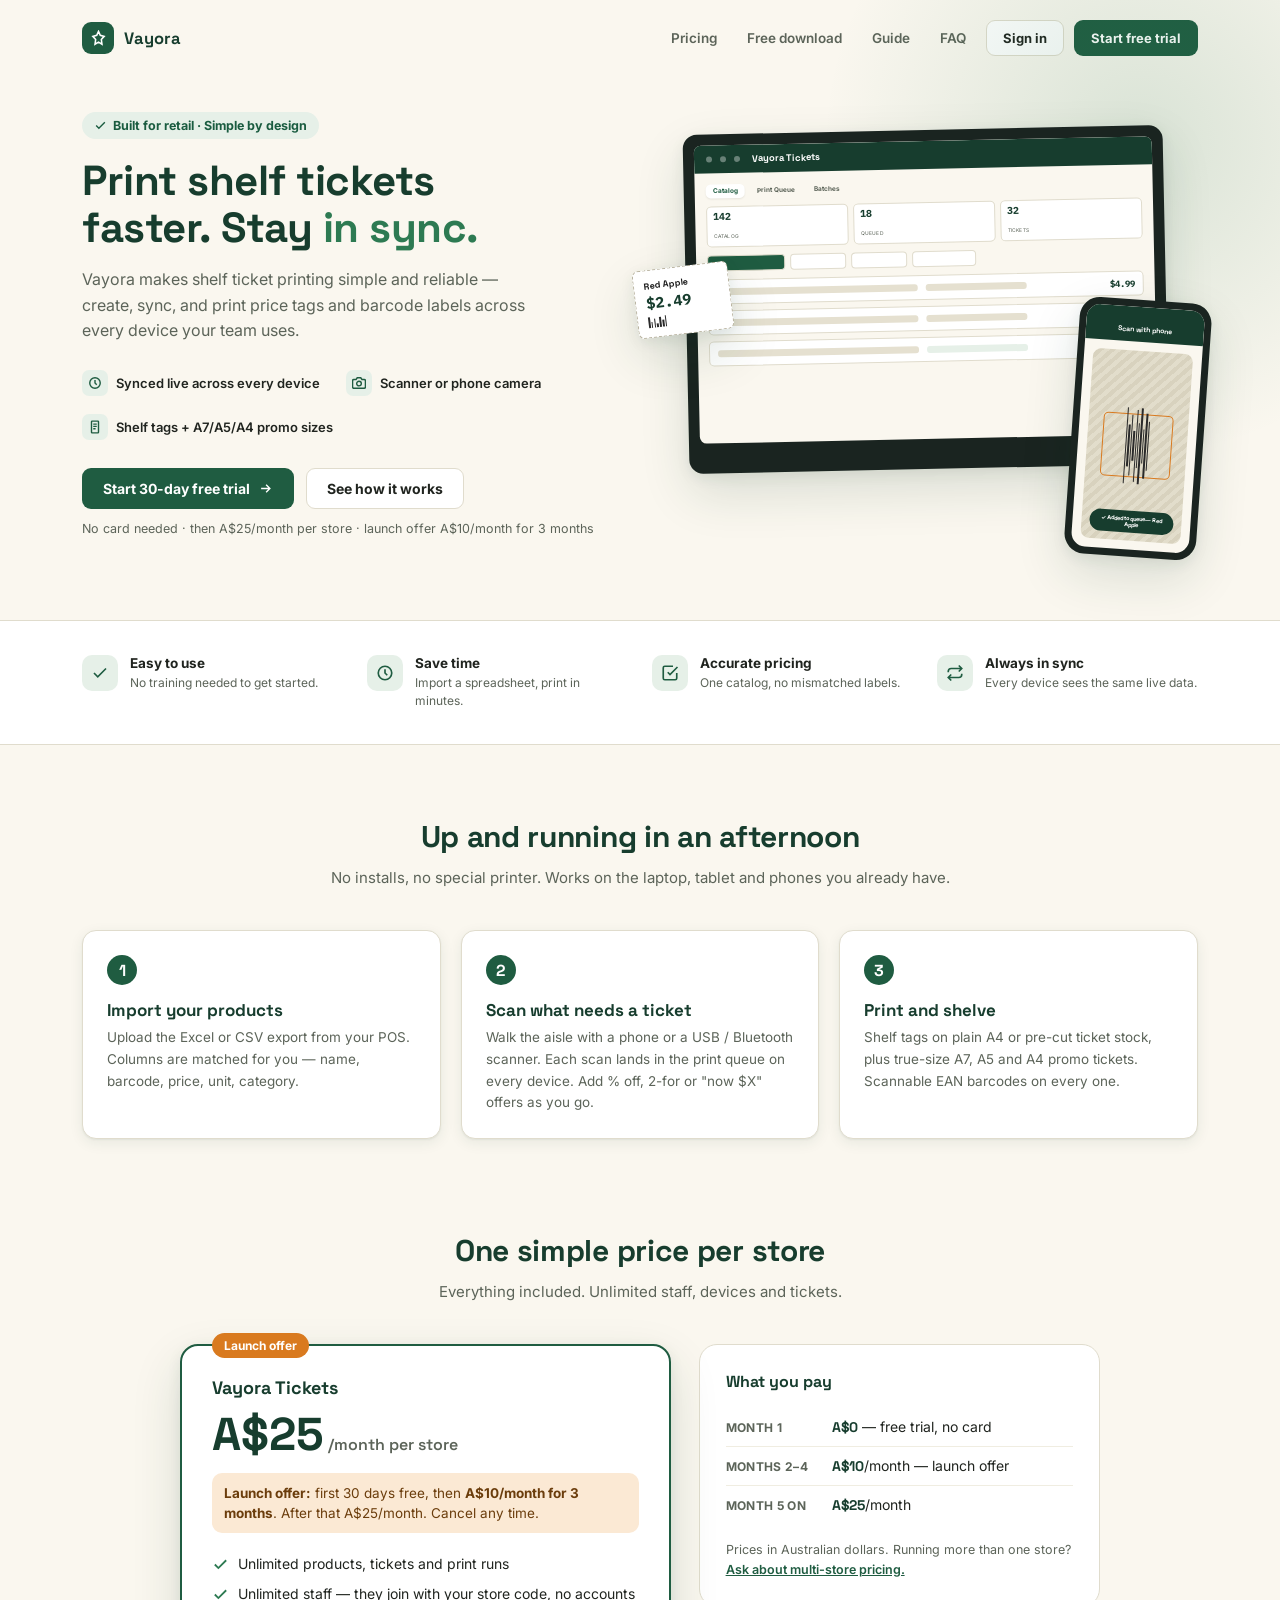
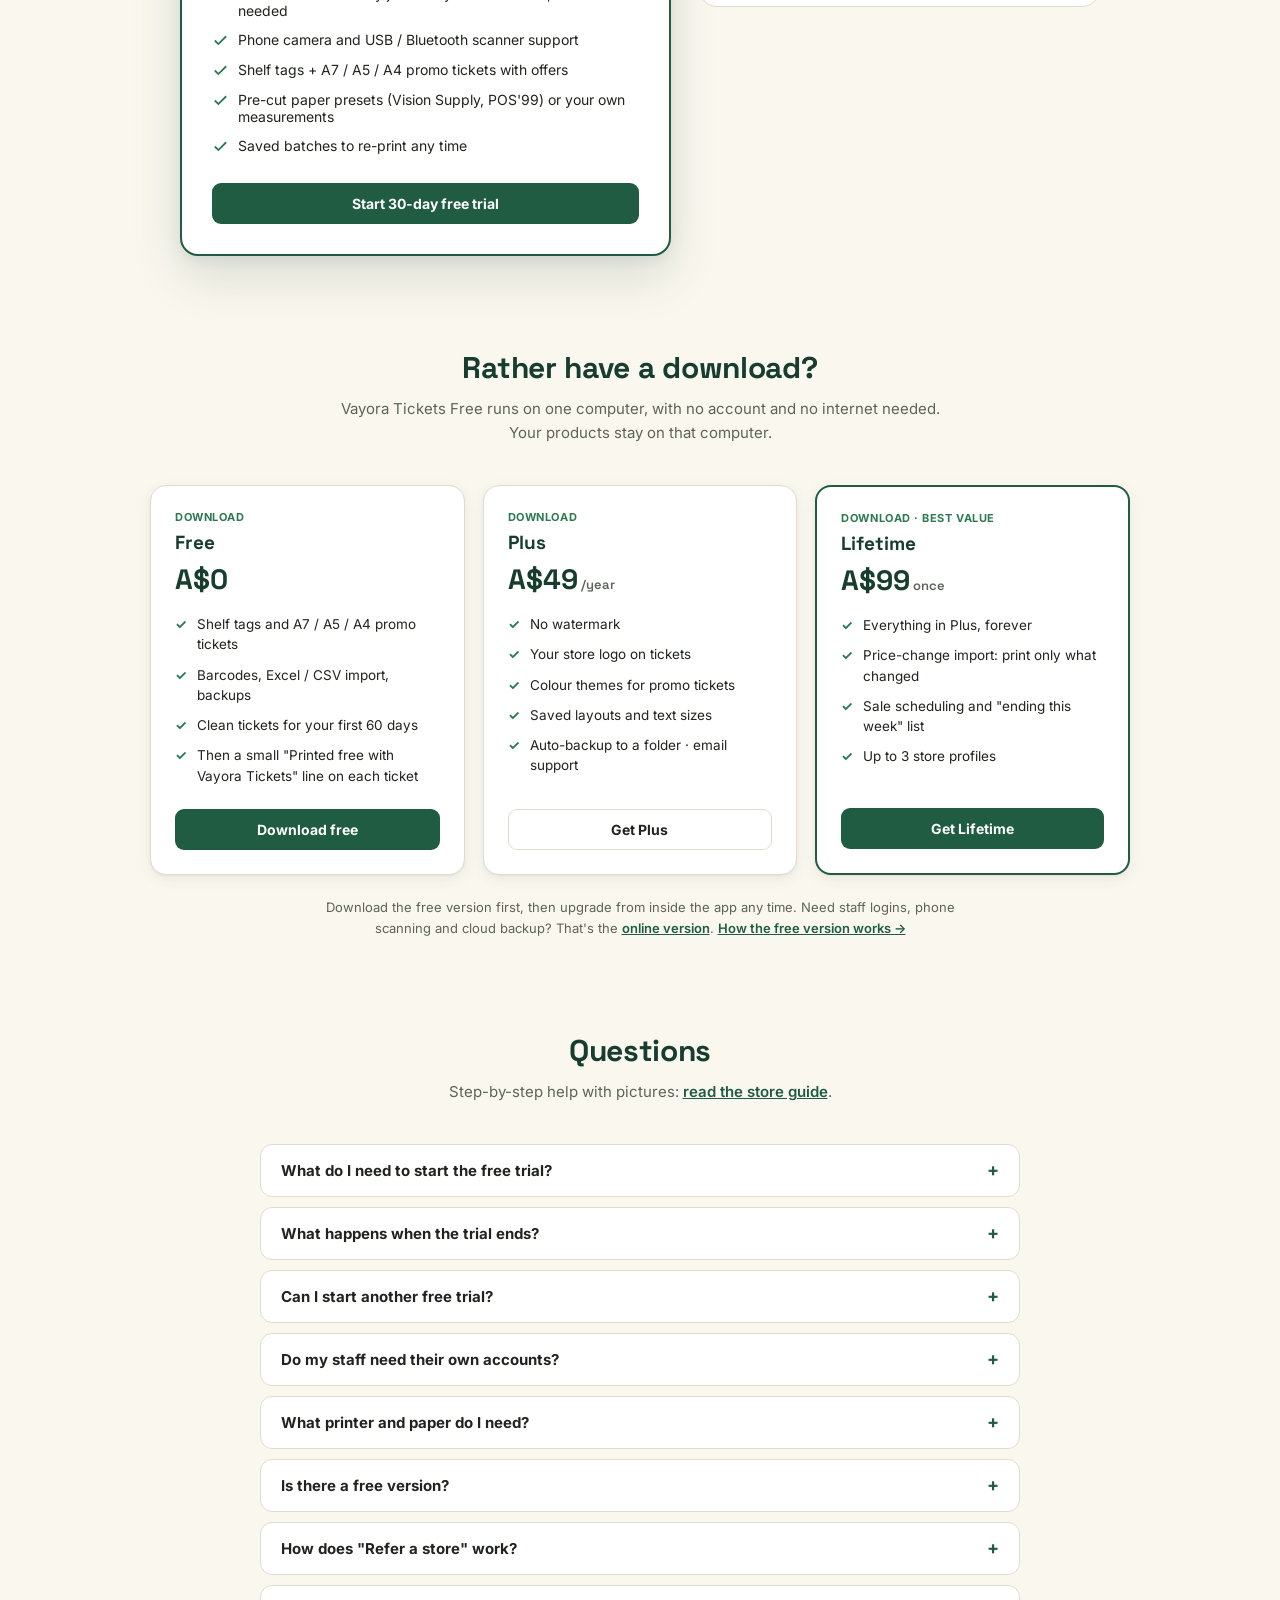
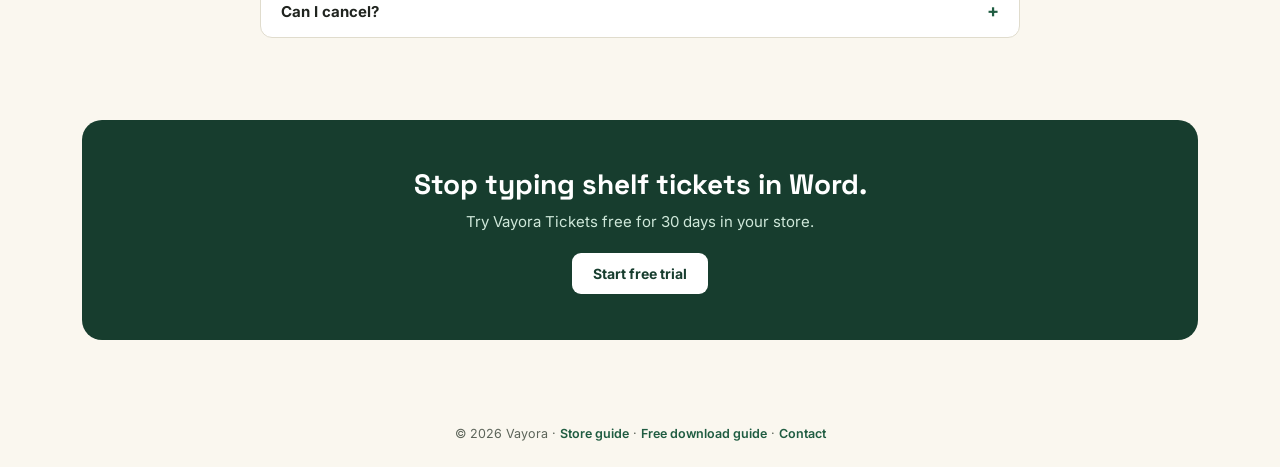
==== index.html @ 06205856 "Enhance printer and paper section with additional info Updated printer and paper details with a link" ====
<!DOCTYPE html>
<html lang="en">
<head>
<meta charset="UTF-8">
<meta name="viewport" content="width=device-width, initial-scale=1.0">
<title>Vayora Tickets — Print shelf tickets faster</title>
<meta name="description" content="Print shelf tags, A7/A5/A4 promo tickets and barcode labels from your product list. Scan on your phone, print from any laptop. 30-day free trial, then A$25/month per store.">
<meta property="og:title" content="Vayora Tickets — Print shelf tickets faster">
<meta property="og:description" content="Print price tags and barcode labels straight from your product list — scan on your phone, print from any laptop, synced across your whole team.">
<link rel="canonical" href="https://vayora.au/">
<meta property="og:image" content="https://vayora.au/og-image.png">
<meta property="og:image:width" content="1200">
<meta property="og:image:height" content="630">
<meta property="og:image:alt" content="Vayora Tickets — print shelf tickets faster">
<meta property="og:type" content="website">
<meta property="og:url" content="https://vayora.au/">
<meta property="og:site_name" content="Vayora Tickets">
<meta property="og:locale" content="en_AU">
<meta name="twitter:card" content="summary_large_image">
<meta name="twitter:image" content="https://vayora.au/og-image.png">
<script type="application/ld+json">
{
  "@context": "https://schema.org",
  "@graph": [
    {
      "@type": "Organization",
      "@id": "https://vayora.au/#org",
      "name": "Vayora",
      "url": "https://vayora.au/",
      "logo": "https://tickets.vayora.au/icon-512.png",
      "areaServed": "AU"
    },
    {
      "@type": "WebSite",
      "@id": "https://vayora.au/#website",
      "name": "Vayora Tickets",
      "url": "https://vayora.au/",
      "publisher": {"@id": "https://vayora.au/#org"},
      "inLanguage": "en-AU"
    },
    {
      "@type": "SoftwareApplication",
      "name": "Vayora Tickets",
      "url": "https://vayora.au/",
      "applicationCategory": "BusinessApplication",
      "operatingSystem": "Web browser, Windows, macOS, Android, iOS",
      "description": "Print shelf tags, A7/A5/A4 promo tickets and barcode labels from your product list. Scan on your phone, print from any laptop, synced across your whole team.",
      "publisher": {"@id": "https://vayora.au/#org"},
      "offers": [
        {
          "@type": "Offer",
          "name": "Vayora Tickets subscription (per store, monthly)",
          "price": "25.00",
          "priceCurrency": "AUD",
          "url": "https://vayora.au/#pricing"
        },
        {
          "@type": "Offer",
          "name": "Vayora Tickets Free (download)",
          "price": "0",
          "priceCurrency": "AUD",
          "url": "https://vayora.au/guide-free/"
        }
      ]
    },
    {
      "@type": "FAQPage",
      "mainEntity": [
        {"@type": "Question", "name": "What do I need to start the free trial?", "acceptedAnswer": {"@type": "Answer", "text": "An email address and your business's ABN. No card. You'll get an email to confirm your address, then your store is ready."}},
        {"@type": "Question", "name": "What happens when the trial ends?", "acceptedAnswer": {"@type": "Answer", "text": "The app asks you to subscribe before you can keep scanning, importing or printing. Nothing is deleted — your products, print queue and saved batches are all there when you subscribe."}},
        {"@type": "Question", "name": "Do my staff need their own accounts?", "acceptedAnswer": {"@type": "Answer", "text": "No. Staff open the app on their phone, tap \"I'm on staff\", and enter your store code and their name. Scans and prints are tagged with who did them. Managers who need full access can be invited by email."}},
        {"@type": "Question", "name": "What printer and paper do I need?", "acceptedAnswer": {"@type": "Answer", "text": "Any normal office printer. Print on plain A4 and cut, or use pre-cut / perforated shelf ticket sheets — presets are built in for common Australian stock, plus an alignment test page."}},
        {"@type": "Question", "name": "Is there a free version?", "acceptedAnswer": {"@type": "Answer", "text": "Yes — download Vayora Tickets Free. It runs on one computer with no account. Tickets are clean for the first 60 days; after that each ticket carries a small \"Printed free with Vayora Tickets\" line. Plus (A$49/year) or Lifetime (A$99 once) removes it and adds extras like your logo on tickets."}},
        {"@type": "Question", "name": "Can I cancel?", "acceptedAnswer": {"@type": "Answer", "text": "Yes, any time. You keep access until the end of the period you've paid for."}}
      ]
    }
  ]
}
</script>
<link rel="icon" href="https://tickets.vayora.au/icon-192.png" type="image/png">
<link rel="preconnect" href="https://fonts.googleapis.com">
<link href="https://fonts.googleapis.com/css2?family=Space+Grotesk:wght@500;600;700&family=Inter:wght@400;500;600;700&family=IBM+Plex+Mono:wght@600&display=swap" rel="stylesheet">
<style>
:root{
  --green-900:#173d2e; --green-700:#1f5c41; --green-600:#2d7a52; --green-100:#e6f0e8;
  --cream:#faf7ef; --paper:#ffffff; --ink:#20241f; --ink-soft:#5c6459; --line:#e0dccd;
  --amber:#d97a1f;
  --shadow:0 1px 2px rgba(23,61,46,.06),0 4px 14px rgba(23,61,46,.08);
  --shadow-lg:0 20px 50px rgba(23,61,46,.14), 0 4px 14px rgba(23,61,46,.08);
}
*{box-sizing:border-box;}
html,body{margin:0;padding:0;}
body{
  background:var(--cream); color:var(--ink);
  font-family:'Inter',system-ui,sans-serif; -webkit-font-smoothing:antialiased;
  overflow-x:hidden;
}
h1,h2,h3{font-family:'Space Grotesk',system-ui,sans-serif; margin:0;}
a{color:inherit;}

header{
  display:flex; align-items:center; justify-content:space-between;
  padding:20px 32px; max-width:1180px; margin:0 auto; width:100%;
}
.brand{display:flex; align-items:center; gap:10px;}
.brand .mark{
  width:32px; height:32px; border-radius:9px; background:var(--green-700);
  display:flex; align-items:center; justify-content:center; flex:none;
}
.brand .mark svg{width:17px; height:17px;}
.brand span{font-family:'Space Grotesk',sans-serif; font-weight:700; font-size:16.5px; color:var(--green-900);}
.btn{
  display:inline-flex; align-items:center; gap:8px;
  padding:11px 20px; border-radius:9px; font-size:14px; font-weight:700;
  text-decoration:none; cursor:pointer; transition:.15s; border:1px solid transparent; white-space:nowrap;
}
.btn.primary{background:var(--green-700); color:#fff;}
.btn.primary:hover{background:var(--green-900);}
.btn.ghost{border-color:var(--line); color:var(--ink); background:var(--paper);}
.btn.ghost:hover{border-color:var(--green-600); color:var(--green-700);}
.btn.sm{padding:9px 16px; font-size:13px;}
.btn svg{width:15px; height:15px;}

.hero-wrap{position:relative; overflow:hidden;}
.hero-blob{
  position:absolute; top:-180px; right:-180px; width:640px; height:640px; border-radius:50%;
  background:radial-gradient(circle, rgba(45,122,82,.16), rgba(45,122,82,0) 70%);
  pointer-events:none;
}
.hero{
  max-width:1180px; margin:0 auto; padding:36px 32px 72px;
  display:grid; grid-template-columns:1fr 1.05fr; gap:52px; align-items:center;
  position:relative;
}
.eyebrow{
  display:inline-flex; align-items:center; gap:6px; background:var(--green-100); color:#1a5c40;
  font-size:12.5px; font-weight:700; padding:6px 12px; border-radius:20px; margin-bottom:18px;
}
h1.hero-title{font-size:42px; line-height:1.12; color:var(--green-900); margin-bottom:16px; letter-spacing:-.5px;}
h1.hero-title .accent{color:var(--green-600);}
.hero p.lead{font-size:16px; line-height:1.6; color:var(--ink-soft); max-width:460px; margin-bottom:26px;}

.hero-features{display:flex; flex-wrap:wrap; gap:18px 26px; margin-bottom:28px;}
.hero-feature{display:flex; align-items:center; gap:8px; font-size:13px; font-weight:600; color:var(--ink);}
.hero-feature .hf-icon{
  width:26px; height:26px; border-radius:7px; background:var(--green-100); color:var(--green-700);
  display:flex; align-items:center; justify-content:center; flex:none;
}
.hero-feature .hf-icon svg{width:14px; height:14px;}

.cta-row{display:flex; gap:12px; flex-wrap:wrap;}

.mockup-stage{position:relative; min-height:400px;}
.laptop{
  background:#1a2420; border-radius:14px; padding:11px 11px 30px; box-shadow:var(--shadow-lg);
  transform:rotate(-1.2deg); max-width:480px; margin:0 auto;
}
.laptop-screen{
  background:var(--cream); border-radius:7px; overflow:hidden; aspect-ratio:16/10.4;
  display:flex; flex-direction:column;
}
.ls-bar{
  background:var(--green-900); padding:8px 12px; display:flex; align-items:center; gap:8px;
}
.ls-dot{width:6px; height:6px; border-radius:50%; background:rgba(255,255,255,.35);}
.ls-title{color:#fff; font-size:9.5px; font-weight:700; font-family:'Space Grotesk',sans-serif; margin-left:4px;}
.ls-body{padding:11px; flex:1; display:flex; flex-direction:column; gap:6px;}
.ls-tabs{display:flex; gap:5px; margin-bottom:2px;}
.ls-tab{font-size:6.5px; font-weight:700; font-family:'Inter',sans-serif; padding:3px 7px; border-radius:5px; color:var(--ink-soft);}
.ls-tab.on{background:var(--paper); color:var(--green-800,var(--green-700)); box-shadow:0 1px 2px rgba(0,0,0,.08);}
.ls-stats{display:flex; gap:5px; margin-bottom:2px;}
.ls-stat{flex:1; background:var(--paper); border:1px solid var(--line); border-radius:5px; padding:4px 6px;}
.ls-stat b{display:block; font-family:'IBM Plex Mono',monospace; font-size:10px; color:var(--green-900); line-height:1.1;}
.ls-stat span{font-size:5px; text-transform:uppercase; letter-spacing:.04em; color:var(--ink-soft);}
.ls-toolbar{display:flex; gap:5px; margin-bottom:2px;}
.ls-btn{height:16px; border-radius:4px; background:var(--paper); border:1px solid var(--line);}
.ls-btn.primary{background:var(--green-700); flex:0 0 78px;}
.ls-btn.w1{flex:0 0 56px;}
.ls-btn.w2{flex:0 0 64px;}
.ls-row{
  display:flex; align-items:center; gap:8px; background:var(--paper); border:1px solid var(--line);
  border-radius:5px; padding:6px 8px;
}
.ls-cell{height:7px; border-radius:3px; background:#e5e0d0;}
.ls-cell.c1{flex:2;} .ls-cell.c2{flex:1;} .ls-cell.c3{flex:1; background:var(--green-100);}
.ls-price{font-family:'IBM Plex Mono',monospace; font-size:9px; font-weight:700; color:var(--green-900); flex:1; text-align:right;}

.phone{
  position:absolute; right:-6px; bottom:-26px; width:132px;
  background:#1a2420; border-radius:20px; padding:7px; box-shadow:var(--shadow-lg);
  transform:rotate(4deg);
}
.phone-screen{background:var(--cream); border-radius:14px; aspect-ratio:9/18.5; overflow:hidden; display:flex; flex-direction:column; position:relative;}
.ps-bar{background:var(--green-900); padding:9px 8px 6px; text-align:center;}
.ps-bar span{color:#fff; font-size:7px; font-weight:700; font-family:'Space Grotesk',sans-serif;}
.ps-cam{
  margin:9px; border-radius:8px; flex:1; position:relative; overflow:hidden;
  background:repeating-linear-gradient(135deg, #e2ddcb, #e2ddcb 4px, #d8d2be 4px, #d8d2be 8px);
}
.ps-frame{
  position:absolute; top:50%; left:50%; transform:translate(-50%,-50%);
  width:70%; height:34%; border:1.6px solid var(--amber); border-radius:5px;
}
.ps-barcode{
  position:absolute; top:50%; left:50%; transform:translate(-50%,-50%);
  display:flex; gap:1px; align-items:center; height:40%;
}
.ps-barcode span{width:1.4px; background:#2a2a2a; display:block;}
.ps-toast{
  position:absolute; left:8px; right:8px; bottom:8px;
  background:var(--green-900); color:#fff; border-radius:20px; text-align:center;
  padding:5px 4px; font-size:5.5px; font-weight:700; font-family:'Inter',sans-serif;
}

.printed-tag{
  position:absolute; left:-18px; top:34%; width:96px;
  background:#fff; border:1px dashed #b9b3a0; border-radius:6px; padding:9px 10px;
  box-shadow:var(--shadow-lg); transform:rotate(-7deg);
}
.printed-tag .pt-name{font-family:'Space Grotesk',sans-serif; font-weight:700; font-size:9px; color:#1a1a1a;}
.printed-tag .pt-price{font-family:'IBM Plex Mono',monospace; font-weight:700; font-size:15px; color:var(--green-900); margin-top:2px;}
.printed-tag .pt-bars{display:flex; gap:1.2px; align-items:flex-end; height:11px; margin-top:4px;}
.printed-tag .pt-bars span{width:1.6px; background:#2a2a2a; display:block;}

.strip{border-top:1px solid var(--line); border-bottom:1px solid var(--line); background:var(--paper);}
.strip-inner{
  max-width:1180px; margin:0 auto; padding:34px 32px;
  display:grid; grid-template-columns:repeat(4,1fr); gap:24px;
}
.strip-item{display:flex; align-items:flex-start; gap:12px;}
.strip-item .si-icon{
  width:36px; height:36px; border-radius:10px; background:var(--green-100); color:var(--green-700);
  display:flex; align-items:center; justify-content:center; flex:none;
}
.strip-item .si-icon svg{width:18px; height:18px;}
.strip-item h4{font-size:13.5px; font-weight:700; color:var(--ink); margin:0 0 3px;}
.strip-item p{font-size:12px; color:var(--ink-soft); margin:0; line-height:1.5;}

footer{padding:26px 32px; text-align:center; font-size:12.5px; color:var(--ink-soft);}
footer a{color:var(--green-700); font-weight:600; text-decoration:none;}
.nav{display:flex; align-items:center; gap:10px;}
.nav .link{font-size:13.5px; font-weight:600; color:var(--ink-soft); text-decoration:none; padding:8px 10px;}
.nav .link:hover{color:var(--green-700);}
.cta-note{font-size:12.5px; color:var(--ink-soft); margin-top:12px;}

.section{max-width:1180px; margin:0 auto; padding:72px 32px;}
.section-head{text-align:center; max-width:620px; margin:0 auto 40px;}
.section-head h2{font-size:30px; color:var(--green-900); letter-spacing:-.3px; margin-bottom:10px;}
.section-head p{font-size:15px; line-height:1.6; color:var(--ink-soft); margin:0;}

.steps{display:grid; grid-template-columns:repeat(3,1fr); gap:20px; counter-reset:step;}
.step{background:var(--paper); border:1px solid var(--line); border-radius:14px; padding:24px; box-shadow:var(--shadow);}
.step .num{width:30px; height:30px; border-radius:50%; background:var(--green-700); color:#fff; font-weight:700; font-family:'Space Grotesk',sans-serif; display:flex; align-items:center; justify-content:center; margin-bottom:14px;}
.step h3{font-size:17px; color:var(--green-900); margin-bottom:6px;}
.step p{font-size:13.5px; line-height:1.6; color:var(--ink-soft); margin:0;}

.dl-grid{display:grid;grid-template-columns:repeat(3,1fr);gap:18px;max-width:980px;margin:0 auto;}
.dl{background:var(--paper);border:1px solid var(--line);border-radius:16px;padding:24px;box-shadow:var(--shadow);display:flex;flex-direction:column;}
.dl.best{border:2px solid var(--green-700);}
.dl .kicker{font-size:11px;font-weight:700;text-transform:uppercase;letter-spacing:.05em;color:var(--green-600);margin-bottom:6px;}
.dl h3{font-size:19px;color:var(--green-900);margin:0 0 4px;}
.dl .p{font-family:'Space Grotesk',sans-serif;font-size:28px;font-weight:700;color:var(--green-900);margin:2px 0 12px;}
.dl .p small{font-size:13px;color:var(--ink-soft);font-weight:600;}
.dl ul{list-style:none;padding:0;margin:0 0 18px;flex:1;}
.dl li{font-size:13.5px;line-height:1.5;color:var(--ink);padding:5px 0 5px 22px;position:relative;}
.dl li:before{content:"✓";position:absolute;left:0;color:var(--green-600);font-weight:700;}
.dl .btn{justify-content:center;}
.dl-note{text-align:center;font-size:13px;color:var(--ink-soft);margin:22px auto 0;max-width:640px;line-height:1.6;}
@media (max-width:860px){.dl-grid{grid-template-columns:1fr;}}
.pricing{display:grid; grid-template-columns:1.1fr .9fr; gap:28px; align-items:start; max-width:920px; margin:0 auto;}
.plan{background:var(--paper); border:2px solid var(--green-700); border-radius:18px; padding:30px; box-shadow:var(--shadow-lg); position:relative;}
.plan .tag{position:absolute; top:-13px; left:30px; background:var(--amber); color:#fff; font-size:12px; font-weight:700; padding:5px 12px; border-radius:20px;}
.plan h3{font-size:18px; color:var(--green-900); margin-bottom:12px;}
.plan .price{font-family:'Space Grotesk',sans-serif; font-size:46px; font-weight:700; color:var(--green-900); line-height:1;}
.plan .price small{font-size:16px; font-weight:600; color:var(--ink-soft);}
.plan .offer{background:#fbe9d4; color:#6b3d0c; border-radius:10px; padding:10px 12px; font-size:13.5px; line-height:1.5; margin:16px 0;}
.plan ul{list-style:none; padding:0; margin:0 0 22px;}
.plan li{display:flex; gap:9px; font-size:14px; padding:6px 0; color:var(--ink);}
.plan li svg{width:17px; height:17px; color:var(--green-600); flex:none; margin-top:1px;}
.plan .btn{width:100%; justify-content:center;}
.timeline{background:var(--paper); border:1px solid var(--line); border-radius:18px; padding:26px;}
.timeline h3{font-size:16px; color:var(--green-900); margin-bottom:16px;}
.tl-row{display:flex; gap:14px; padding:10px 0; border-top:1px solid #f0ede1;}
.tl-row:first-of-type{border-top:none;}
.tl-row .when{flex:0 0 92px; font-size:12px; font-weight:700; color:var(--ink-soft); text-transform:uppercase; letter-spacing:.03em; padding-top:2px;}
.tl-row .what{font-size:14px; color:var(--ink);}
.tl-row .what b{font-family:'Space Grotesk',sans-serif; color:var(--green-900);}

.faq{max-width:760px; margin:0 auto;}
.faq details{background:var(--paper); border:1px solid var(--line); border-radius:12px; padding:16px 20px; margin-bottom:10px;}
.faq summary{font-weight:700; font-size:15px; cursor:pointer; color:var(--ink); list-style:none;}
.faq summary::-webkit-details-marker{display:none;}
.faq summary::after{content:"+"; float:right; color:var(--green-700); font-size:18px; line-height:1;}
.faq details[open] summary::after{content:"–";}
.faq details p{font-size:14px; line-height:1.65; color:var(--ink-soft); margin:10px 0 0;}

.final-cta{background:var(--green-900); color:#fff; text-align:center; border-radius:20px; padding:46px 28px; max-width:1116px; margin:0 auto 60px;}
.final-cta h2{font-size:28px; margin-bottom:10px;}
.final-cta p{color:#cfe8da; font-size:15px; margin:0 0 22px;}
.final-cta .btn.primary{background:#fff; color:var(--green-900);}
.final-cta .btn.primary:hover{background:var(--green-100);}

@media (max-width:820px){
  .hero{grid-template-columns:1fr; gap:40px; padding:20px 22px 52px;}
  h1.hero-title{font-size:32px;}
  .mockup-stage{min-height:320px;}
  .strip-inner{grid-template-columns:1fr 1fr; padding:28px 22px;}
  header{padding:16px 22px;}
  .nav .link{display:none;}
  .section{padding:52px 22px;}
  .steps, .pricing{grid-template-columns:1fr;}
  .final-cta{margin:0 16px 40px;}
}
</style>
</head>
<body>

<div class="hero-wrap">
  <div class="hero-blob"></div>
  <header>
    <div class="brand">
      <div class="mark">
        <svg viewBox="0 0 24 24" fill="none" stroke="white" stroke-width="2.2"><path d="M12 2l2.5 5.5L20 9l-4 4.5.9 6.5L12 17l-4.9 3L8 13.5 4 9l5.5-1.5z"/></svg>
      </div>
      <span>Vayora</span>
    </div>
    <nav class="nav">
      <a class="link" href="#pricing">Pricing</a>
      <a class="link" href="#free">Free download</a>
      <a class="link" href="/guide/">Guide</a>
      <a class="link" href="#faq">FAQ</a>
      <a class="btn ghost sm" href="https://tickets.vayora.au">Sign in</a>
      <a class="btn primary sm" href="https://tickets.vayora.au/?signup=1">Start free trial</a>
    </nav>
  </header>

  <div class="hero">
    <div>
      <div class="eyebrow">
        <svg width="13" height="13" viewBox="0 0 24 24" fill="none" stroke="currentColor" stroke-width="2.5"><path d="M20 6L9 17l-5-5"/></svg>
        Built for retail · Simple by design
      </div>
      <h1 class="hero-title">Print shelf tickets<br>faster. Stay <span class="accent">in sync.</span></h1>
      <p class="lead">Vayora makes shelf ticket printing simple and reliable — create, sync, and print price tags and barcode labels across every device your team uses.</p>

      <div class="hero-features">
        <div class="hero-feature">
          <div class="hf-icon"><svg viewBox="0 0 24 24" fill="none" stroke="currentColor" stroke-width="2.4"><circle cx="12" cy="12" r="9"/><path d="M12 7v5l3 3"/></svg></div>
          Synced live across every device
        </div>
        <div class="hero-feature">
          <div class="hf-icon"><svg viewBox="0 0 24 24" fill="none" stroke="currentColor" stroke-width="2.4"><path d="M23 19a2 2 0 01-2 2H3a2 2 0 01-2-2V8a2 2 0 012-2h4l2-3h6l2 3h4a2 2 0 012 2z"/><circle cx="12" cy="13" r="4"/></svg></div>
          Scanner or phone camera
        </div>
        <div class="hero-feature">
          <div class="hf-icon"><svg viewBox="0 0 24 24" fill="none" stroke="currentColor" stroke-width="2.4"><rect x="6" y="2" width="12" height="20" rx="1"/><path d="M9 7h6M9 11h6M9 15h4"/></svg></div>
          Shelf tags + A7/A5/A4 promo sizes
        </div>
      </div>

      <div class="cta-row">
        <a class="btn primary" href="https://tickets.vayora.au/?signup=1">
          Start 30-day free trial
          <svg viewBox="0 0 24 24" fill="none" stroke="currentColor" stroke-width="2.2"><path d="M5 12h14M13 6l6 6-6 6"/></svg>
        </a>
        <a class="btn ghost" href="#how-it-works">See how it works</a>
      </div>
      <p class="cta-note">No card needed · then A$25/month per store · launch offer A$10/month for 3 months</p>
    </div>

    <div class="mockup-stage">
      <div class="laptop">
        <div class="laptop-screen">
          <div class="ls-bar"><div class="ls-dot"></div><div class="ls-dot"></div><div class="ls-dot"></div><span class="ls-title">Vayora Tickets</span></div>
          <div class="ls-body">
            <div class="ls-tabs">
              <span class="ls-tab on">Catalog</span><span class="ls-tab">Print Queue</span><span class="ls-tab">Batches</span>
            </div>
            <div class="ls-stats">
              <div class="ls-stat"><b>142</b><span>Catalog</span></div>
              <div class="ls-stat"><b>18</b><span>Queued</span></div>
              <div class="ls-stat"><b>32</b><span>Tickets</span></div>
            </div>
            <div class="ls-toolbar">
              <div class="ls-btn primary"></div>
              <div class="ls-btn w1"></div>
              <div class="ls-btn w1"></div>
              <div class="ls-btn w2"></div>
            </div>
            <div class="ls-row"><div class="ls-cell c1"></div><div class="ls-cell c2"></div><div class="ls-price">$4.99</div></div>
            <div class="ls-row"><div class="ls-cell c1"></div><div class="ls-cell c2"></div><div class="ls-price">$3.50</div></div>
            <div class="ls-row"><div class="ls-cell c1"></div><div class="ls-cell c3"></div><div class="ls-price">$8.20</div></div>
          </div>
        </div>
      </div>
      <div class="phone">
        <div class="phone-screen">
          <div class="ps-bar"><span>Scan with phone</span></div>
          <div class="ps-cam">
            <div class="ps-frame"></div>
            <div class="ps-barcode">
              <span style="height:100%"></span><span style="height:55%"></span><span style="height:80%"></span><span style="height:40%"></span><span style="height:95%"></span><span style="height:60%"></span><span style="height:100%"></span><span style="height:45%"></span><span style="height:85%"></span><span style="height:65%"></span>
            </div>
            <div class="ps-toast">✓ Added to queue — Red Apple</div>
          </div>
        </div>
      </div>
      <div class="printed-tag">
        <div class="pt-name">Red Apple</div>
        <div class="pt-price">$2.49</div>
        <div class="pt-bars">
          <span style="height:100%"></span><span style="height:55%"></span><span style="height:80%"></span><span style="height:40%"></span><span style="height:95%"></span><span style="height:60%"></span><span style="height:100%"></span>
        </div>
      </div>
    </div>
  </div>
</div>

<div class="strip" id="how-it-works">
  <div class="strip-inner">
    <div class="strip-item">
      <div class="si-icon"><svg viewBox="0 0 24 24" fill="none" stroke="currentColor" stroke-width="2.2"><path d="M20 6L9 17l-5-5"/></svg></div>
      <div><h4>Easy to use</h4><p>No training needed to get started.</p></div>
    </div>
    <div class="strip-item">
      <div class="si-icon"><svg viewBox="0 0 24 24" fill="none" stroke="currentColor" stroke-width="2.2"><circle cx="12" cy="12" r="9"/><path d="M12 7v5l3 3"/></svg></div>
      <div><h4>Save time</h4><p>Import a spreadsheet, print in minutes.</p></div>
    </div>
    <div class="strip-item">
      <div class="si-icon"><svg viewBox="0 0 24 24" fill="none" stroke="currentColor" stroke-width="2.2"><path d="M9 11l3 3L22 4"/><path d="M21 12v7a2 2 0 01-2 2H5a2 2 0 01-2-2V5a2 2 0 012-2h11"/></svg></div>
      <div><h4>Accurate pricing</h4><p>One catalog, no mismatched labels.</p></div>
    </div>
    <div class="strip-item">
      <div class="si-icon"><svg viewBox="0 0 24 24" fill="none" stroke="currentColor" stroke-width="2.2"><path d="M17 2l4 4-4 4M21 6H7a4 4 0 00-4 4v1M7 22l-4-4 4-4M3 18h14a4 4 0 004-4v-1"/></svg></div>
      <div><h4>Always in sync</h4><p>Every device sees the same live data.</p></div>
    </div>
  </div>
</div>

<section class="section" id="steps">
  <div class="section-head">
    <h2>Up and running in an afternoon</h2>
    <p>No installs, no special printer. Works on the laptop, tablet and phones you already have.</p>
  </div>
  <div class="steps">
    <div class="step"><div class="num">1</div><h3>Import your products</h3><p>Upload the Excel or CSV export from your POS. Columns are matched for you — name, barcode, price, unit, category.</p></div>
    <div class="step"><div class="num">2</div><h3>Scan what needs a ticket</h3><p>Walk the aisle with a phone or a USB / Bluetooth scanner. Each scan lands in the print queue on every device. Add % off, 2-for or "now $X" offers as you go.</p></div>
    <div class="step"><div class="num">3</div><h3>Print and shelve</h3><p>Shelf tags on plain A4 or pre-cut ticket stock, plus true-size A7, A5 and A4 promo tickets. Scannable EAN barcodes on every one.</p></div>
  </div>
</section>

<section class="section" id="pricing" style="padding-top:20px;">
  <div class="section-head">
    <h2>One simple price per store</h2>
    <p>Everything included. Unlimited staff, devices and tickets.</p>
  </div>
  <div class="pricing">
    <div class="plan">
      <span class="tag">Launch offer</span>
      <h3>Vayora Tickets</h3>
      <div class="price">A$25<small> /month per store</small></div>
      <div class="offer"><b>Launch offer:</b> first 30 days free, then <b>A$10/month for 3 months</b>. After that A$25/month. Cancel any time.</div>
      <ul>
        <li><svg viewBox="0 0 24 24" fill="none" stroke="currentColor" stroke-width="2.6"><path d="M20 6L9 17l-5-5"/></svg>Unlimited products, tickets and print runs</li>
        <li><svg viewBox="0 0 24 24" fill="none" stroke="currentColor" stroke-width="2.6"><path d="M20 6L9 17l-5-5"/></svg>Unlimited staff — they join with your store code, no accounts needed</li>
        <li><svg viewBox="0 0 24 24" fill="none" stroke="currentColor" stroke-width="2.6"><path d="M20 6L9 17l-5-5"/></svg>Phone camera and USB / Bluetooth scanner support</li>
        <li><svg viewBox="0 0 24 24" fill="none" stroke="currentColor" stroke-width="2.6"><path d="M20 6L9 17l-5-5"/></svg>Shelf tags + A7 / A5 / A4 promo tickets with offers</li>
        <li><svg viewBox="0 0 24 24" fill="none" stroke="currentColor" stroke-width="2.6"><path d="M20 6L9 17l-5-5"/></svg>Pre-cut paper presets (Vision Supply, POS'99) or your own measurements</li>
        <li><svg viewBox="0 0 24 24" fill="none" stroke="currentColor" stroke-width="2.6"><path d="M20 6L9 17l-5-5"/></svg>Saved batches to re-print any time</li>
      </ul>
      <a class="btn primary" href="https://tickets.vayora.au/?signup=1">Start 30-day free trial</a>
    </div>
    <div class="timeline">
      <h3>What you pay</h3>
      <div class="tl-row"><div class="when">Month 1</div><div class="what"><b>A$0</b> — free trial, no card</div></div>
      <div class="tl-row"><div class="when">Months 2–4</div><div class="what"><b>A$10</b>/month — launch offer</div></div>
      <div class="tl-row"><div class="when">Month 5 on</div><div class="what"><b>A$25</b>/month</div></div>
      <p style="font-size:12.5px;color:var(--ink-soft);line-height:1.6;margin:16px 0 0;">Prices in Australian dollars. Running more than one store? <a href="mailto:vayora.ai@gmail.com" style="color:var(--green-700);font-weight:600;">Ask about multi-store pricing.</a></p>
    </div>
  </div>
</section>

<section class="section" id="free" style="padding-top:20px;">
  <div class="section-head">
    <h2>Rather have a download?</h2>
    <p>Vayora Tickets Free runs on one computer, with no account and no internet needed. Your products stay on that computer.</p>
  </div>
  <div class="dl-grid">
    <div class="dl">
      <div class="kicker">Download</div><h3>Free</h3><div class="p">A$0</div>
      <ul><li>Shelf tags and A7 / A5 / A4 promo tickets</li><li>Barcodes, Excel / CSV import, backups</li><li>Clean tickets for your first 60 days</li><li>Then a small "Printed free with Vayora Tickets" line on each ticket</li></ul>
      <a class="btn primary" href="/free/Vayora-Tickets-Free.html" download="Vayora Tickets Free.html">Download free</a>
    </div>
    <div class="dl">
      <div class="kicker">Download</div><h3>Plus</h3><div class="p">A$49<small> /year</small></div>
      <ul><li>No watermark</li><li>Your store logo on tickets</li><li>Colour themes for promo tickets</li><li>Saved layouts and text sizes</li><li>Auto-backup to a folder · email support</li></ul>
      <a class="btn ghost" href="https://tickets.vayora.au/licence.html?tier=plus">Get Plus</a>
    </div>
    <div class="dl best">
      <div class="kicker">Download · best value</div><h3>Lifetime</h3><div class="p">A$99<small> once</small></div>
      <ul><li>Everything in Plus, forever</li><li>Price-change import: print only what changed</li><li>Sale scheduling and "ending this week" list</li><li>Up to 3 store profiles</li></ul>
      <a class="btn primary" href="https://tickets.vayora.au/licence.html?tier=life">Get Lifetime</a>
    </div>
  </div>
  <p class="dl-note">Download the free version first, then upgrade from inside the app any time. Need staff logins, phone scanning and cloud backup? That's the <a href="#pricing" style="color:var(--green-700);font-weight:600;">online version</a>. <a href="/guide-free/" style="color:var(--green-700);font-weight:600;">How the free version works →</a></p>
</section>

<section class="section" id="faq" style="padding-top:20px;">
  <div class="section-head"><h2>Questions</h2><p>Step-by-step help with pictures: <a href="/guide/" style="color:var(--green-700);font-weight:600;">read the store guide</a>.</p></div>
  <div class="faq">
    <details><summary>What do I need to start the free trial?</summary><p>An email address and your business's ABN. No card. You'll get an email to confirm your address, then your store is ready.</p></details>
    <details><summary>What happens when the trial ends?</summary><p>The app asks you to subscribe before you can keep scanning, importing or printing. Nothing is deleted — your products, print queue and saved batches are all there when you subscribe.</p></details>
    <details><summary>Can I start another free trial?</summary><p>Free trials are one per business. If an ABN, account, device or internet connection has already had a trial, a new store goes straight to the subscription page — everything else works the same. If that's happened by mistake (for example a shared office connection), just contact us and we'll sort it out.</p></details>
    <details><summary>Do my staff need their own accounts?</summary><p>No. Staff open the app on their phone, tap "I'm on staff", and enter your store code and their name. Scans and prints are tagged with who did them. Managers who need full access can be invited by email.</p></details>
    <details><summary>What printer and paper do I need?</summary><p>Any normal office printer. Print on plain A4 and cut, or use pre-cut / perforated shelf ticket sheets — presets are built in for common Australian stock, plus an alignment test page. <a href="/shelf-ticket-paper/" style="color:var(--green-700);font-weight:600;">See every supported paper</a> (Vision Supply, POS'99, Avery labels).</p></details>
    <details><summary>Is there a free version?</summary><p>Yes — download Vayora Tickets Free. It runs on one computer with no account. Tickets are clean for the first 60 days; after that each ticket carries a small "Printed free with Vayora Tickets" line. Plus (A$49/year) or Lifetime (A$99 once) removes it and adds extras like your logo on tickets.</p></details>
    <details><summary>How does "Refer a store" work?</summary><p>Share your link from "🎁 Refer a store" in the app. The store you refer gets a 60-day free trial instead of 30. When they pay for their subscription, you get a free month — taken off your next bill, or added to your trial. Free-download users get 3 months of Plus instead.</p></details>
    <details><summary>Can I cancel?</summary><p>Yes, any time. You keep access until the end of the period you've paid for.</p></details>
  </div>
</section>

<section class="final-cta">
  <h2>Stop typing shelf tickets in Word.</h2>
  <p>Try Vayora Tickets free for 30 days in your store.</p>
  <a class="btn primary" href="https://tickets.vayora.au/?signup=1">Start free trial</a>
</section>

<footer>© <span id="yr"></span> Vayora · <a href="/guide/">Store guide</a> · <a href="/guide-free/">Free download guide</a> · <a href="mailto:vayora.ai@gmail.com">Contact</a></footer>
<script>document.getElementById('yr').textContent = new Date().getFullYear();</script>
</body>
</html>
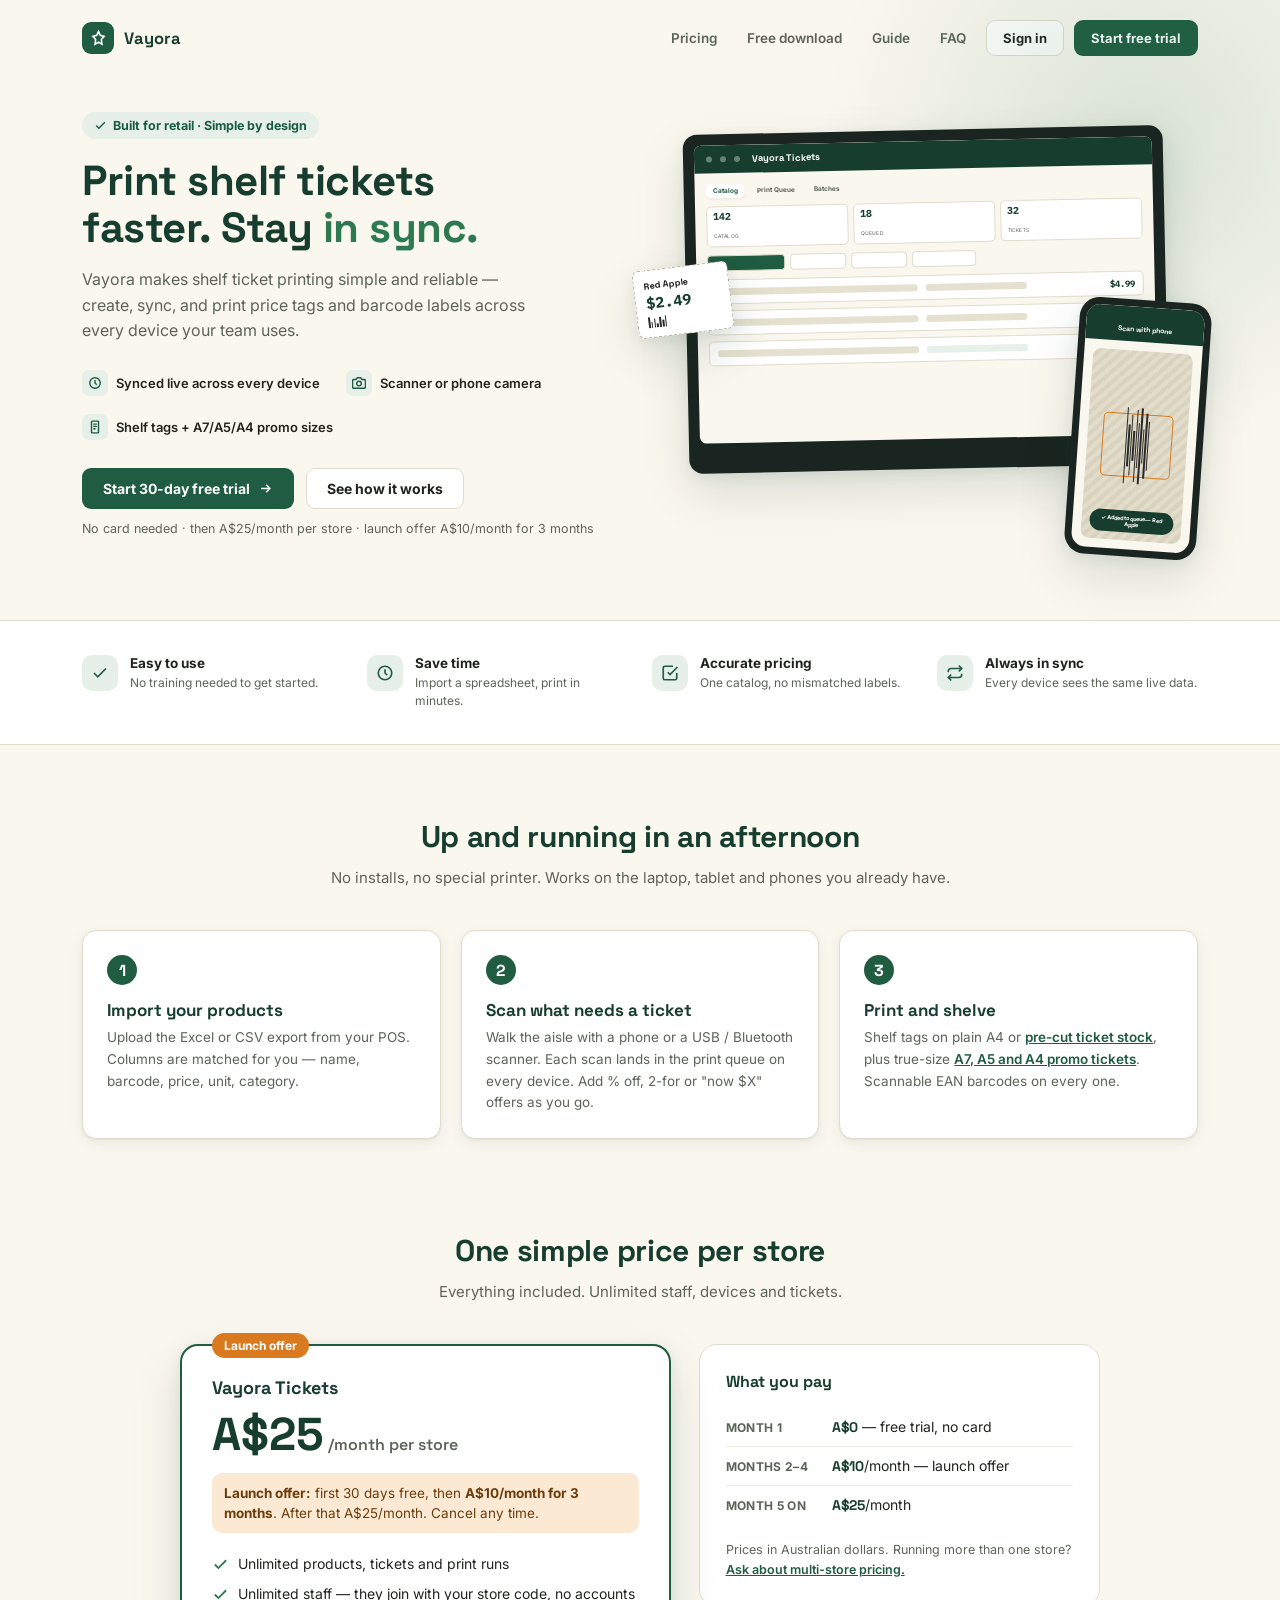
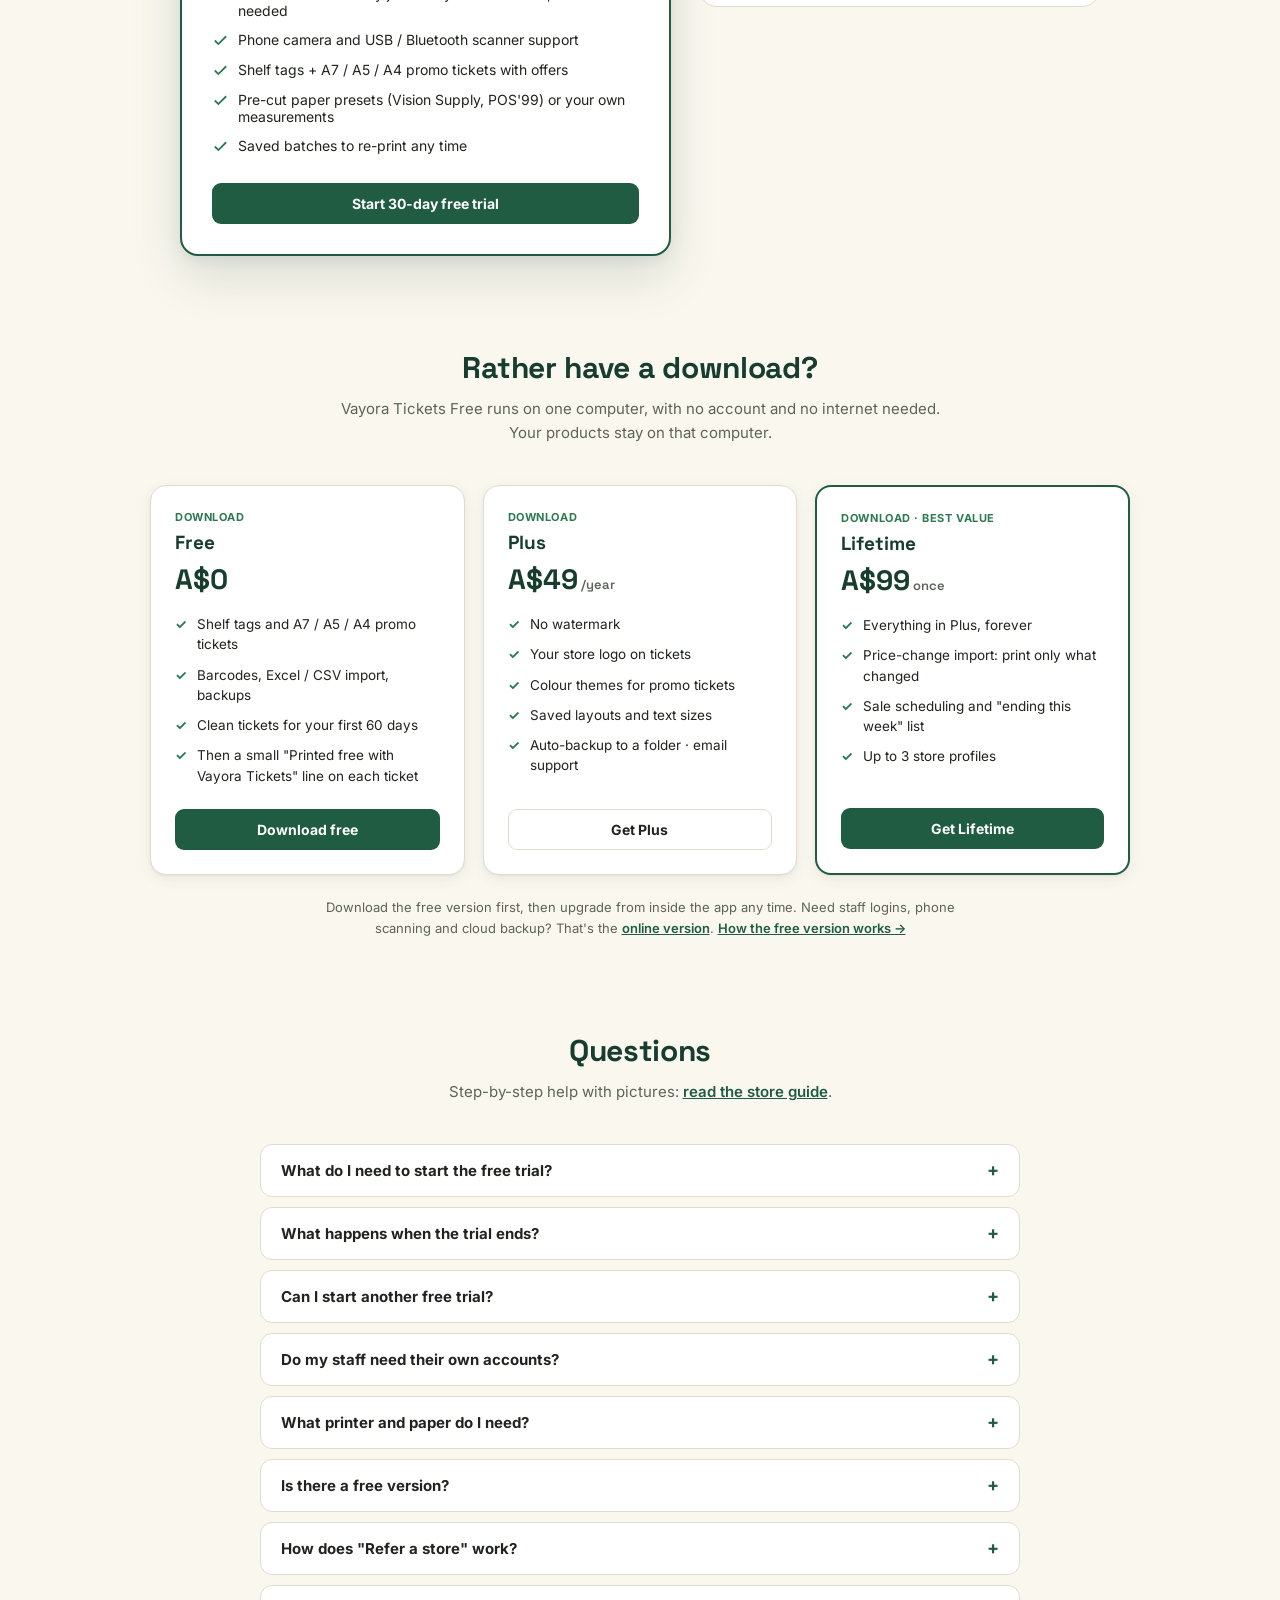
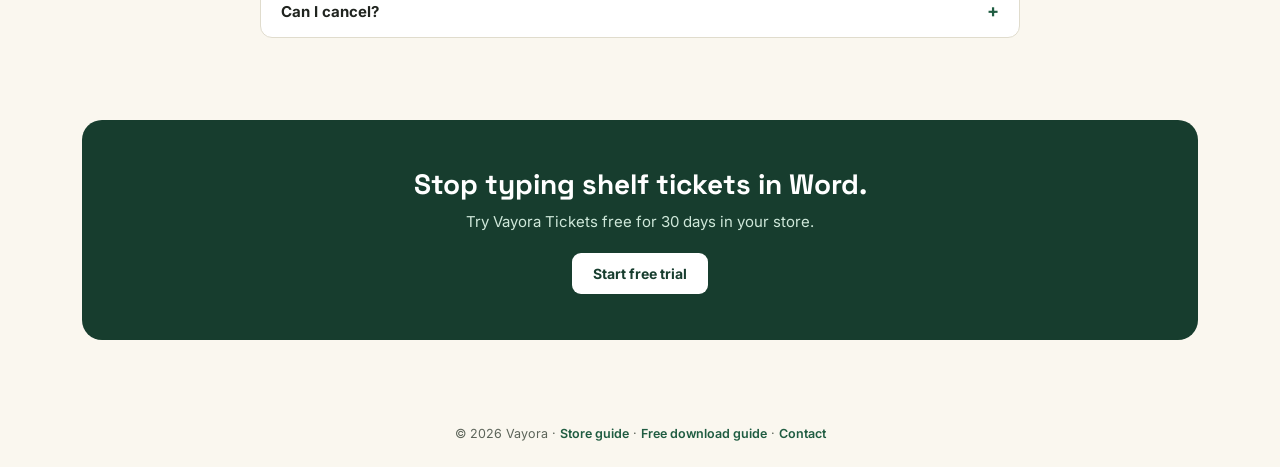
==== commit 805beae4: "Enhance step 3 with links for ticket stock and promoLink paper and promo ticket pages from homepage " ====
--- a/index.html
+++ b/index.html
@@ -445,7 +445,7 @@
   <div class="steps">
     <div class="step"><div class="num">1</div><h3>Import your products</h3><p>Upload the Excel or CSV export from your POS. Columns are matched for you — name, barcode, price, unit, category.</p></div>
     <div class="step"><div class="num">2</div><h3>Scan what needs a ticket</h3><p>Walk the aisle with a phone or a USB / Bluetooth scanner. Each scan lands in the print queue on every device. Add % off, 2-for or "now $X" offers as you go.</p></div>
-    <div class="step"><div class="num">3</div><h3>Print and shelve</h3><p>Shelf tags on plain A4 or pre-cut ticket stock, plus true-size A7, A5 and A4 promo tickets. Scannable EAN barcodes on every one.</p></div>
+    <div class="step"><div class="num">3</div><h3>Print and shelve</h3><p>Shelf tags on plain A4 or <a href="/shelf-ticket-paper/" style="color:var(--green-700);font-weight:600;">pre-cut ticket stock</a>, plus true-size <a href="/promo-tickets/" style="color:var(--green-700);font-weight:600;">A7, A5 and A4 promo tickets</a>. Scannable EAN barcodes on every one.</p></div>
   </div>
 </section>
 
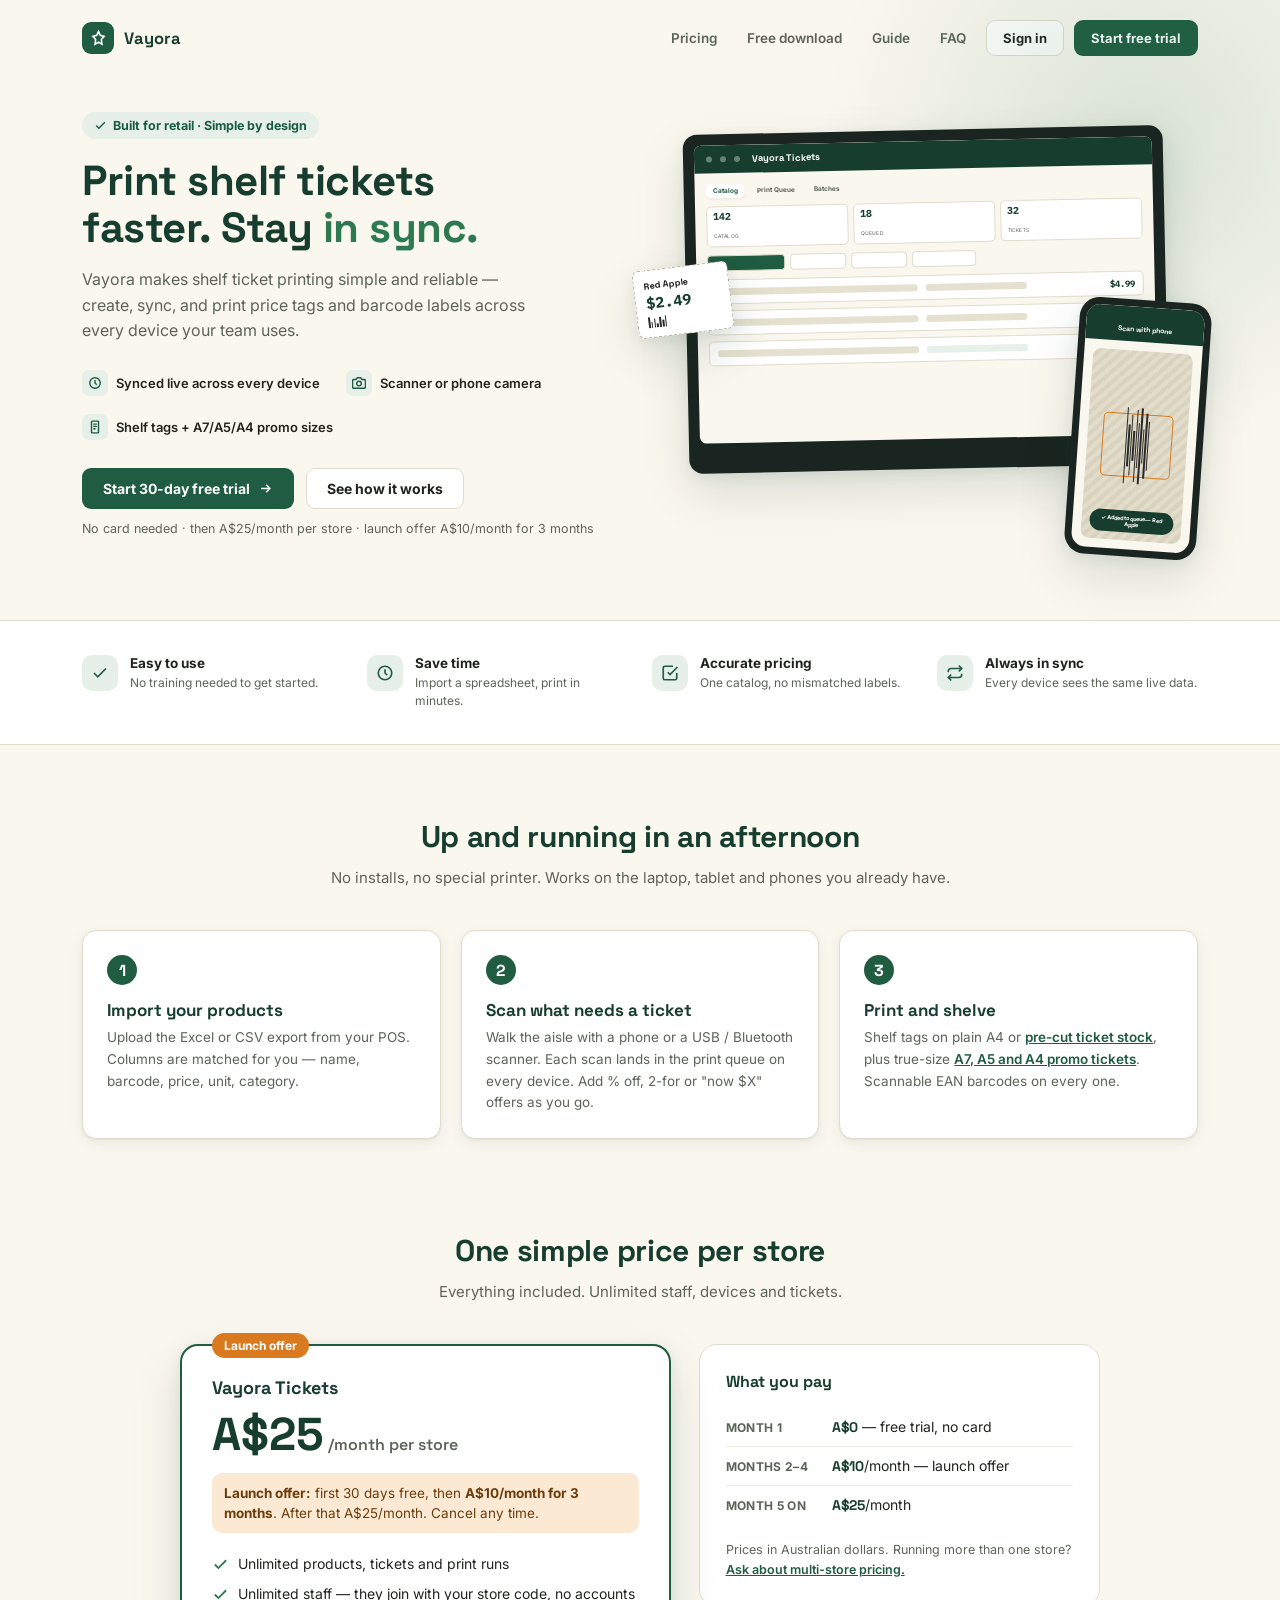
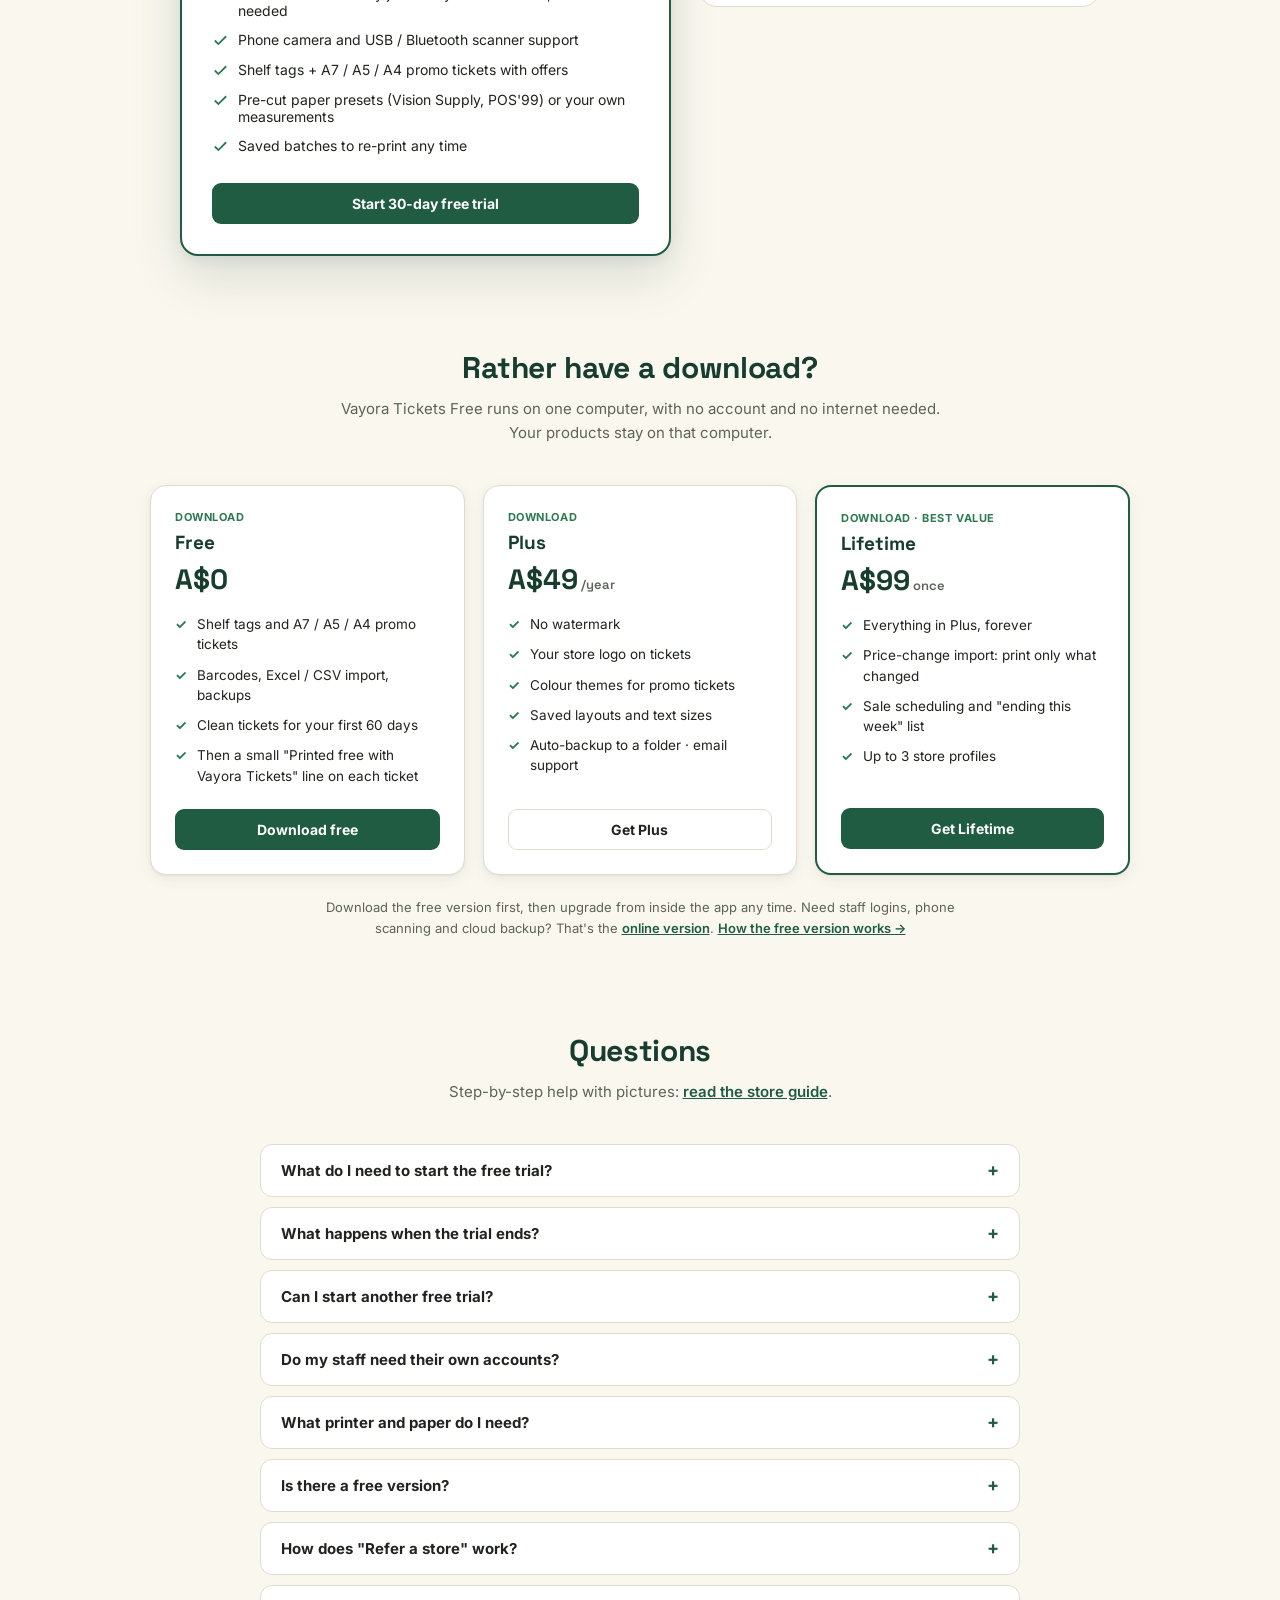
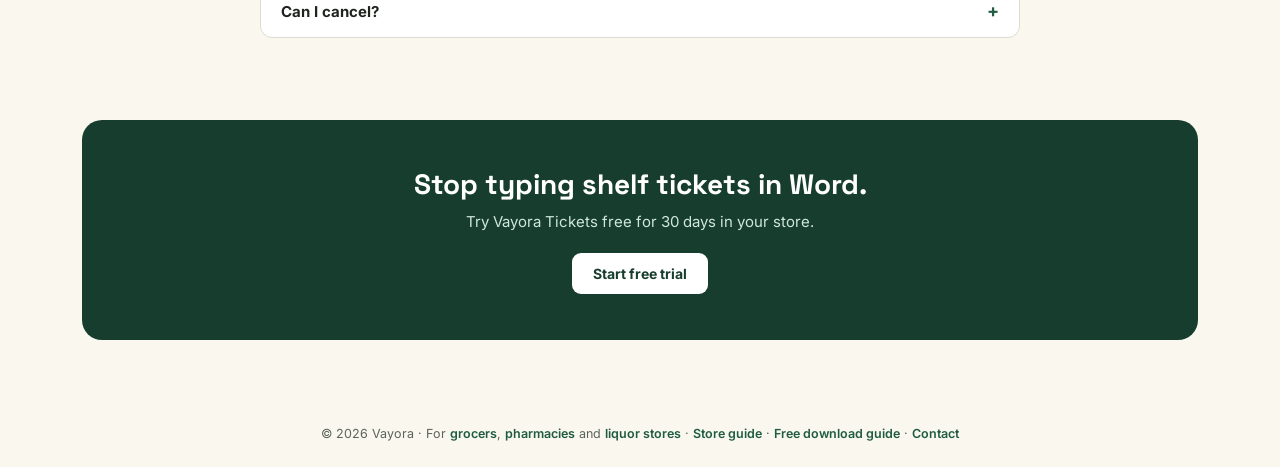
==== commit 88dde48f: "Link industry pages from homepage footer" ====
--- a/index.html
+++ b/index.html
@@ -525,7 +525,7 @@
   <a class="btn primary" href="https://tickets.vayora.au/?signup=1">Start free trial</a>
 </section>
 
-<footer>© <span id="yr"></span> Vayora · <a href="/guide/">Store guide</a> · <a href="/guide-free/">Free download guide</a> · <a href="mailto:vayora.ai@gmail.com">Contact</a></footer>
+<footer>© <span id="yr"></span> Vayora · For <a href="/grocery-shelf-tickets/">grocers</a>, <a href="/pharmacy-shelf-tickets/">pharmacies</a> and <a href="/liquor-store-shelf-tickets/">liquor stores</a> · <a href="/guide/">Store guide</a> · <a href="/guide-free/">Free download guide</a> · <a href="mailto:vayora.ai@gmail.com">Contact</a></footer>
 <script>document.getElementById('yr').textContent = new Date().getFullYear();</script>
 </body>
 </html>
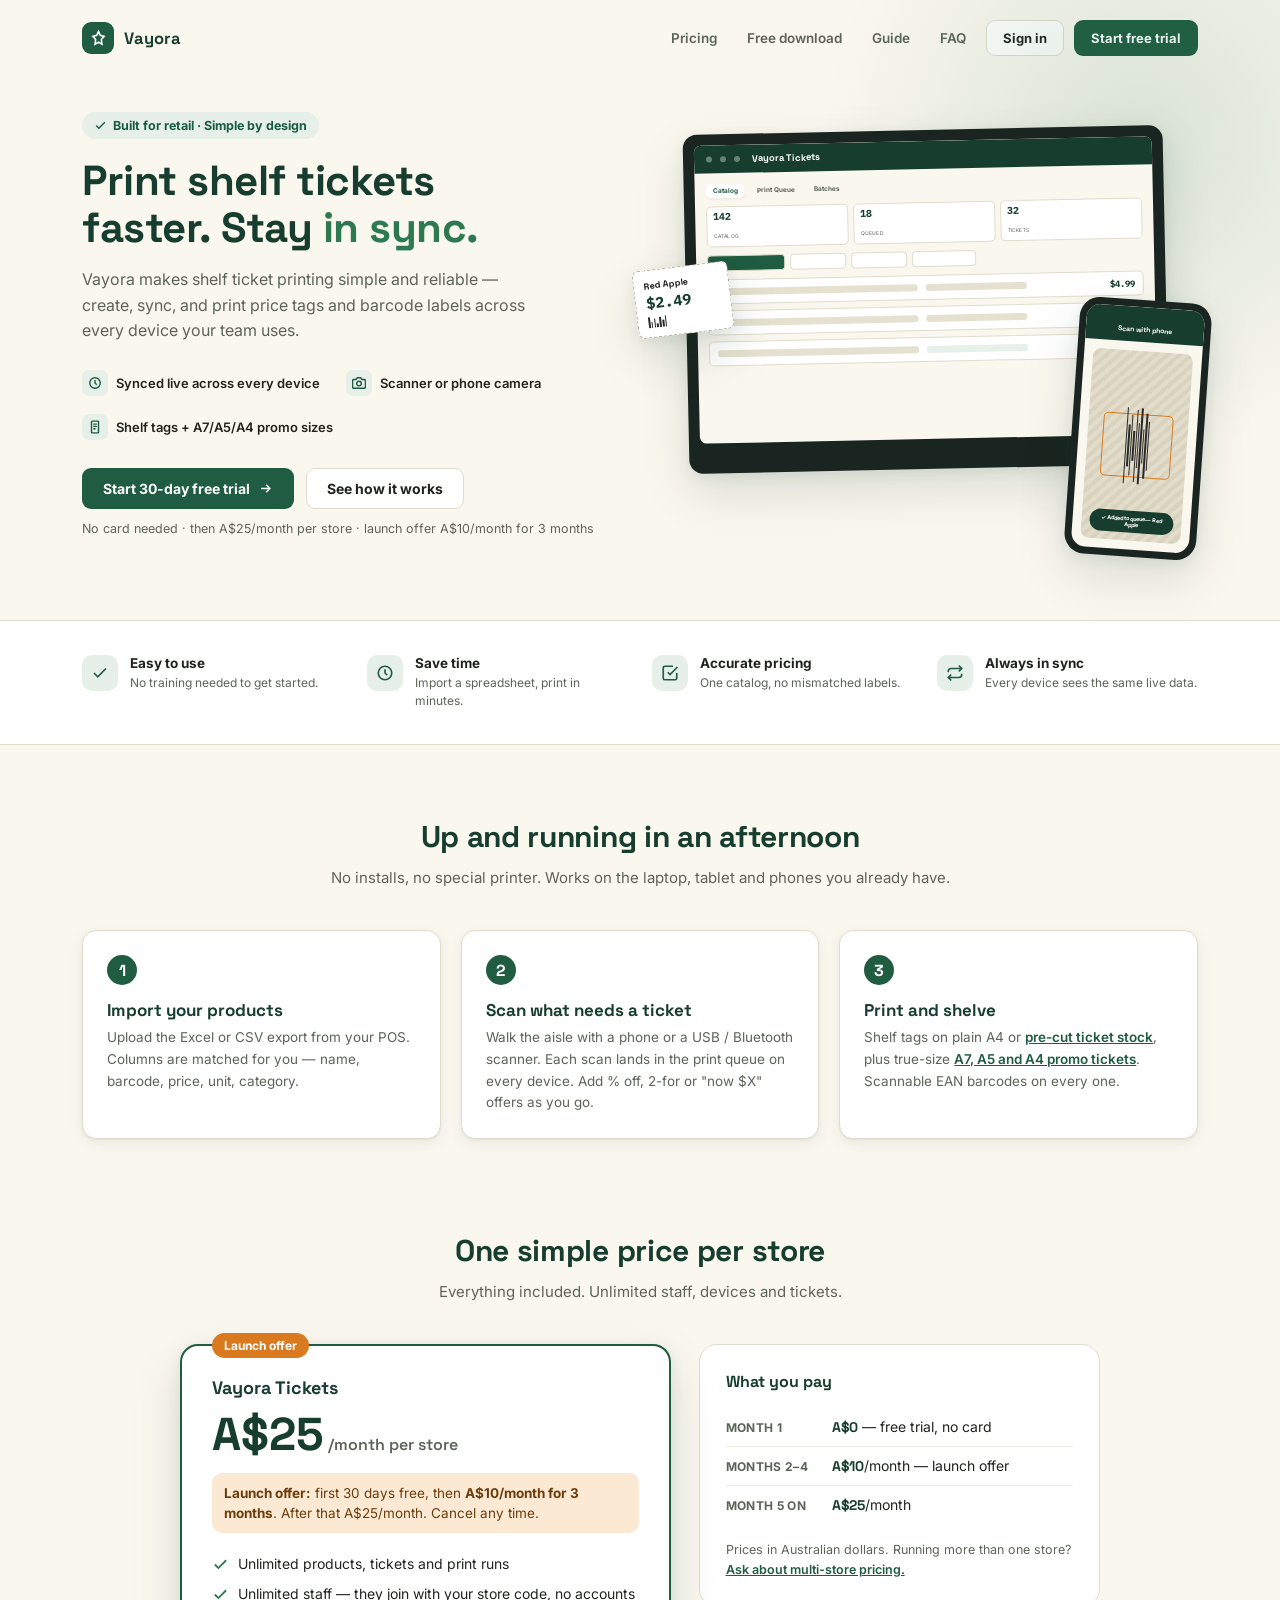
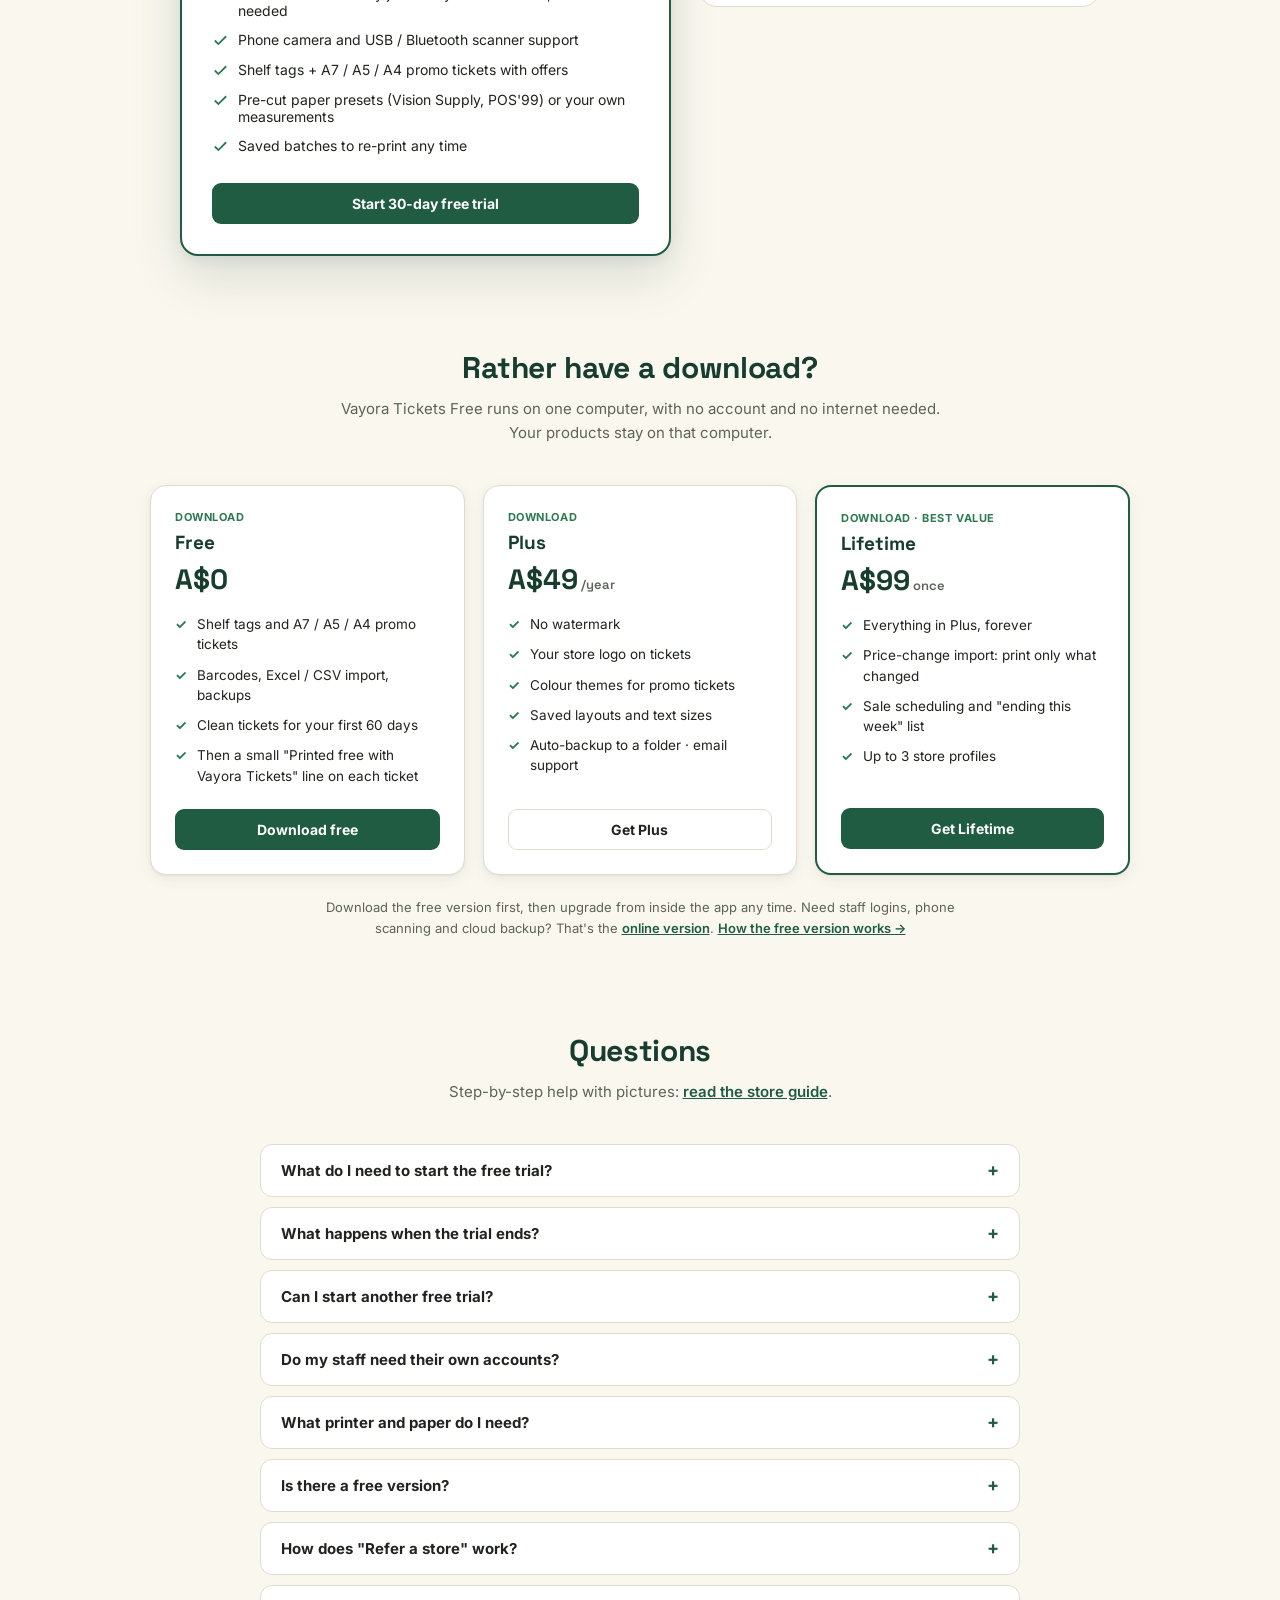
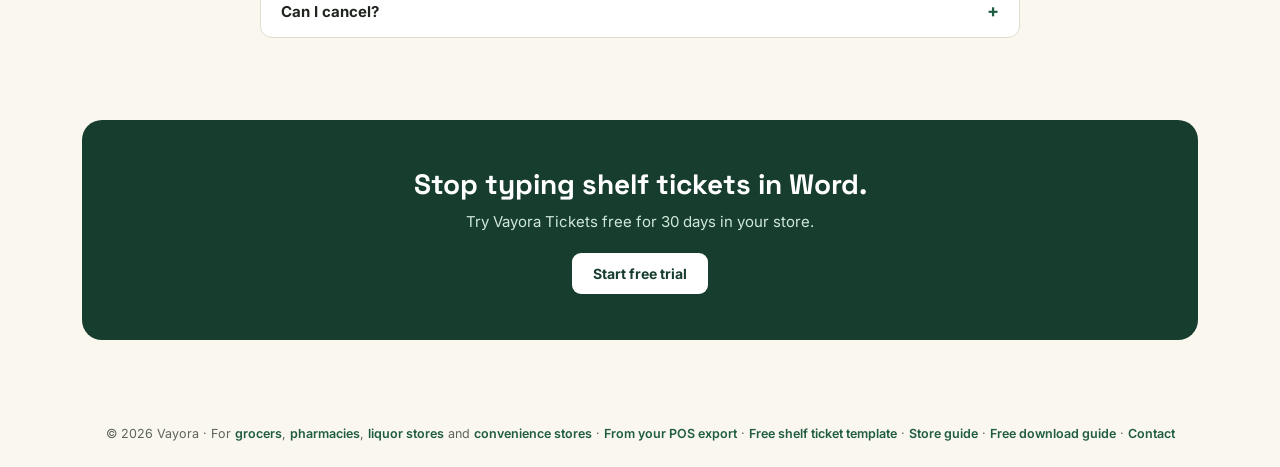
==== commit 5152f75c: "Add search pages: POS export, shelf ticket template, convenience stores Co-Authored-By: Claude Opus " ====
--- a/index.html
+++ b/index.html
@@ -525,7 +525,7 @@
   <a class="btn primary" href="https://tickets.vayora.au/?signup=1">Start free trial</a>
 </section>
 
-<footer>© <span id="yr"></span> Vayora · For <a href="/grocery-shelf-tickets/">grocers</a>, <a href="/pharmacy-shelf-tickets/">pharmacies</a> and <a href="/liquor-store-shelf-tickets/">liquor stores</a> · <a href="/guide/">Store guide</a> · <a href="/guide-free/">Free download guide</a> · <a href="mailto:vayora.ai@gmail.com">Contact</a></footer>
+<footer>© <span id="yr"></span> Vayora · For <a href="/grocery-shelf-tickets/">grocers</a>, <a href="/pharmacy-shelf-tickets/">pharmacies</a>, <a href="/liquor-store-shelf-tickets/">liquor stores</a> and <a href="/convenience-store-shelf-tickets/">convenience stores</a> · <a href="/pos-export-shelf-tickets/">From your POS export</a> · <a href="/shelf-ticket-template/">Free shelf ticket template</a> · <a href="/guide/">Store guide</a> · <a href="/guide-free/">Free download guide</a> · <a href="mailto:vayora.ai@gmail.com">Contact</a></footer>
 <script>document.getElementById('yr').textContent = new Date().getFullYear();</script>
 </body>
 </html>
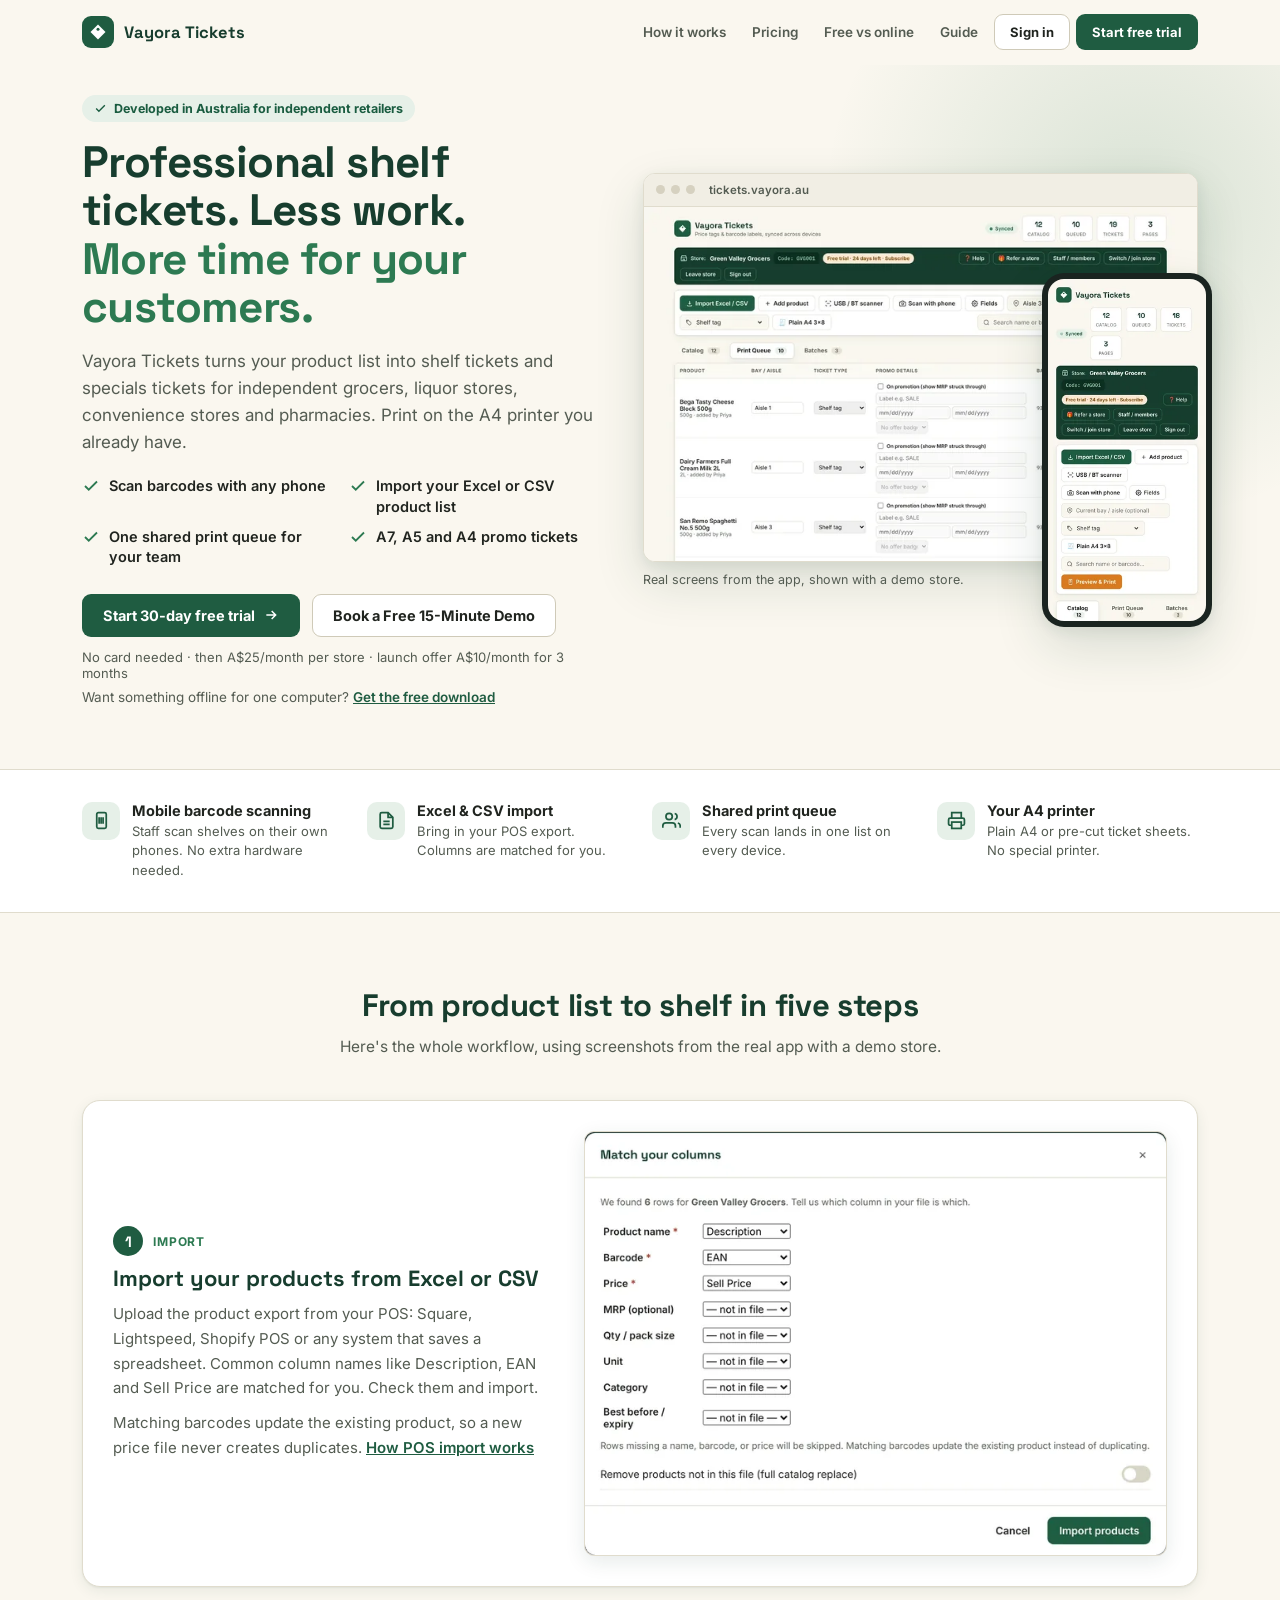
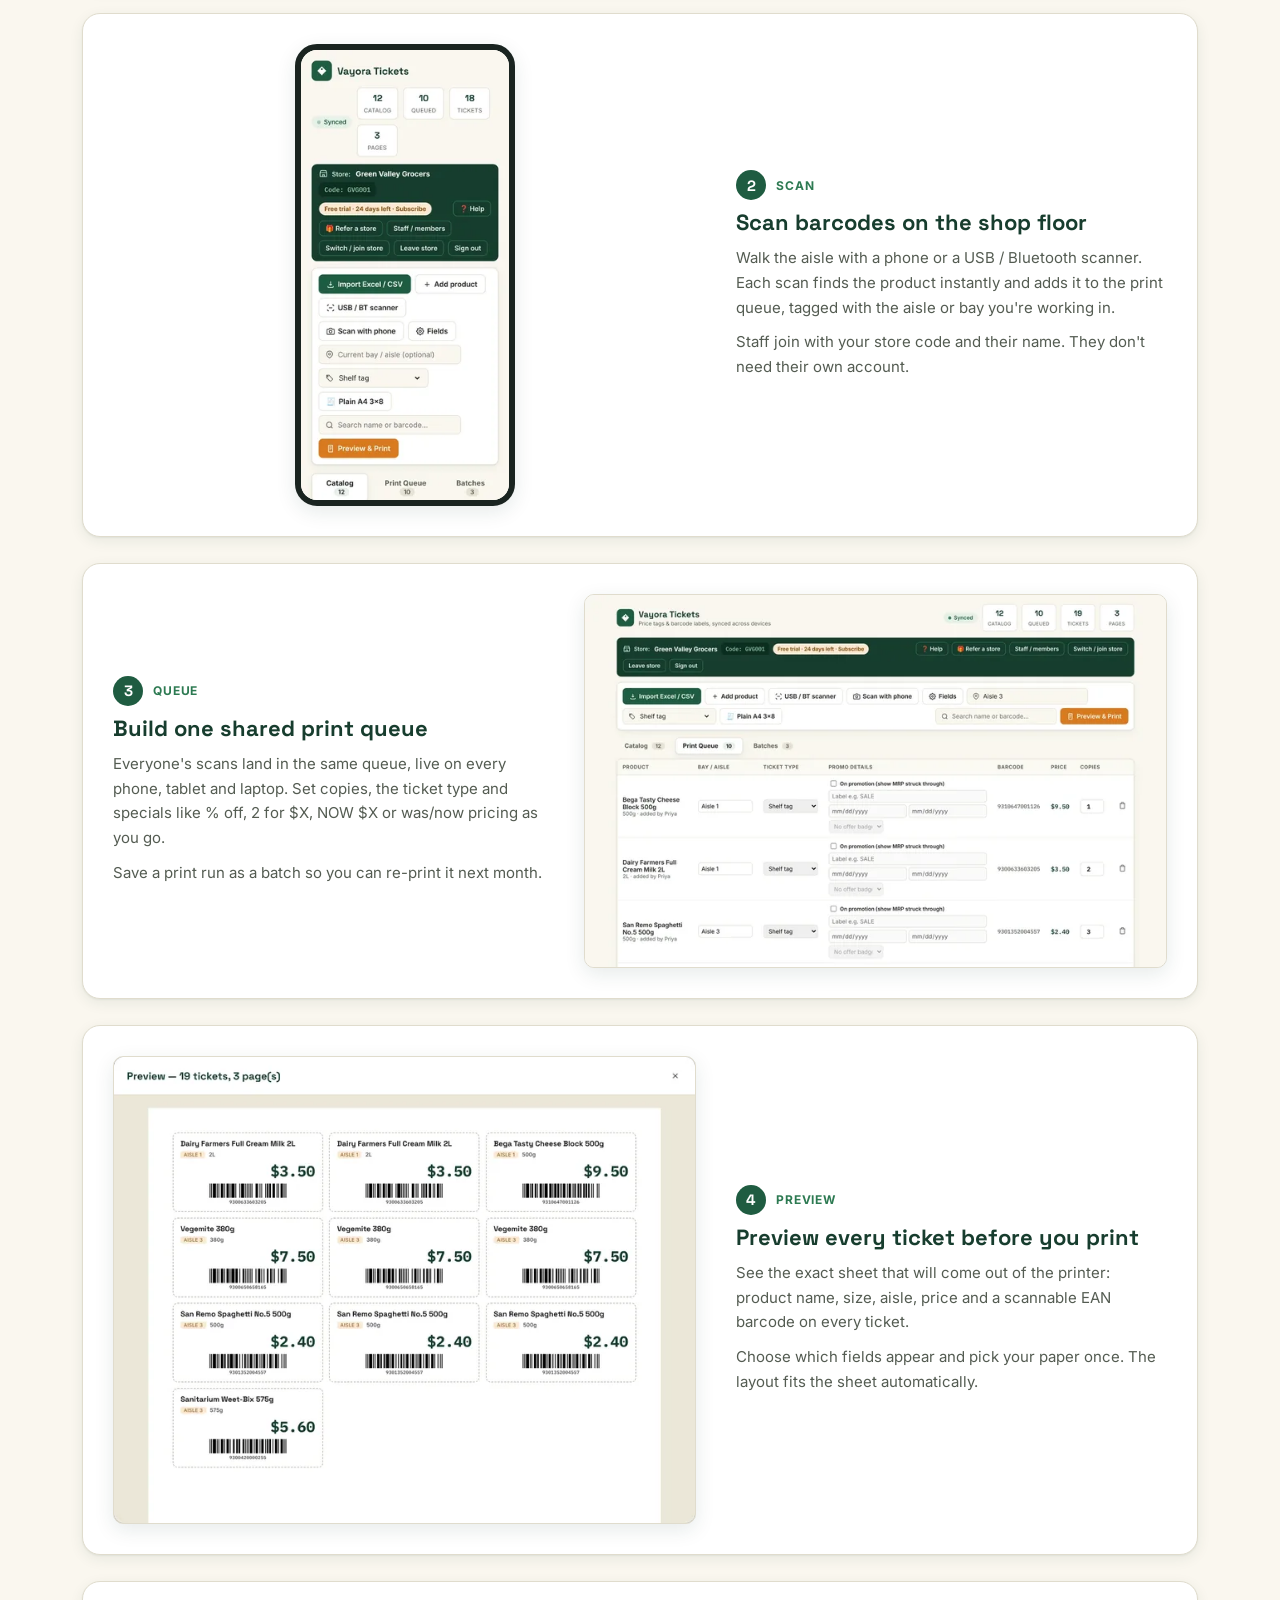
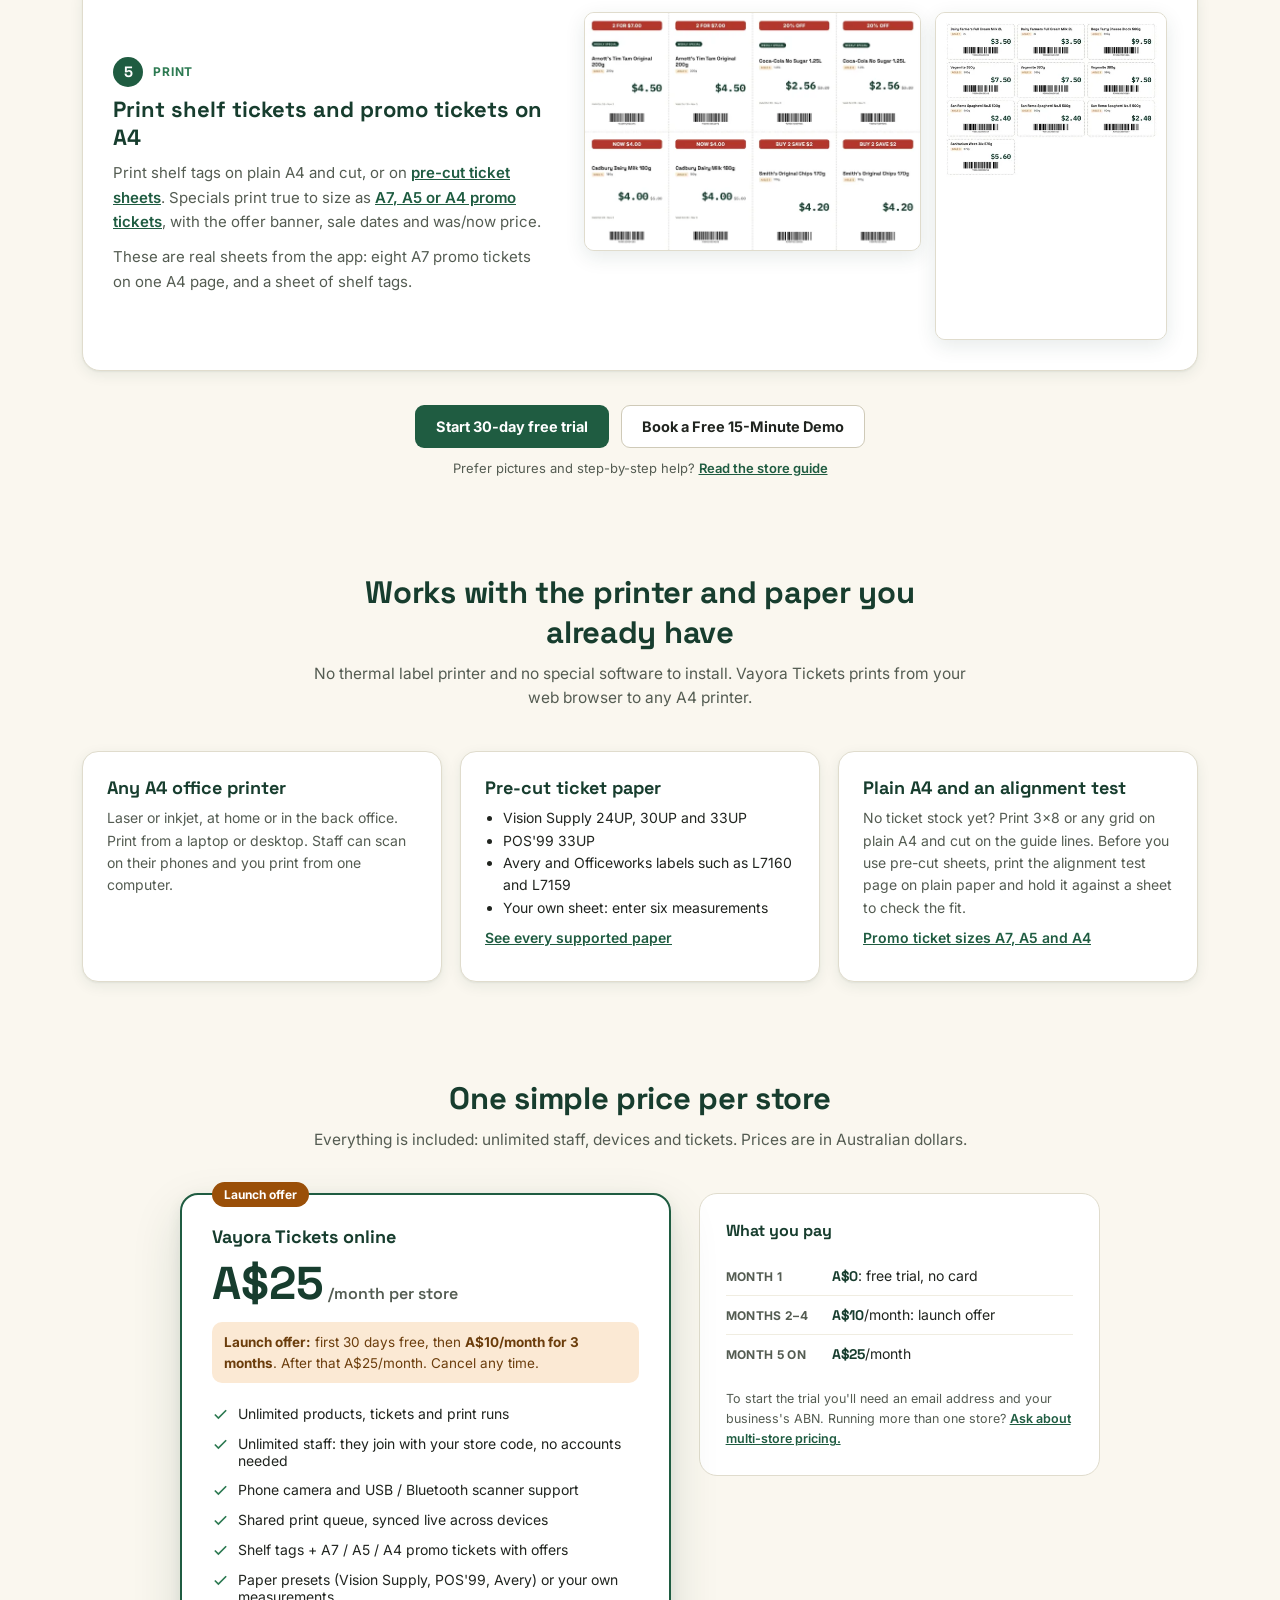
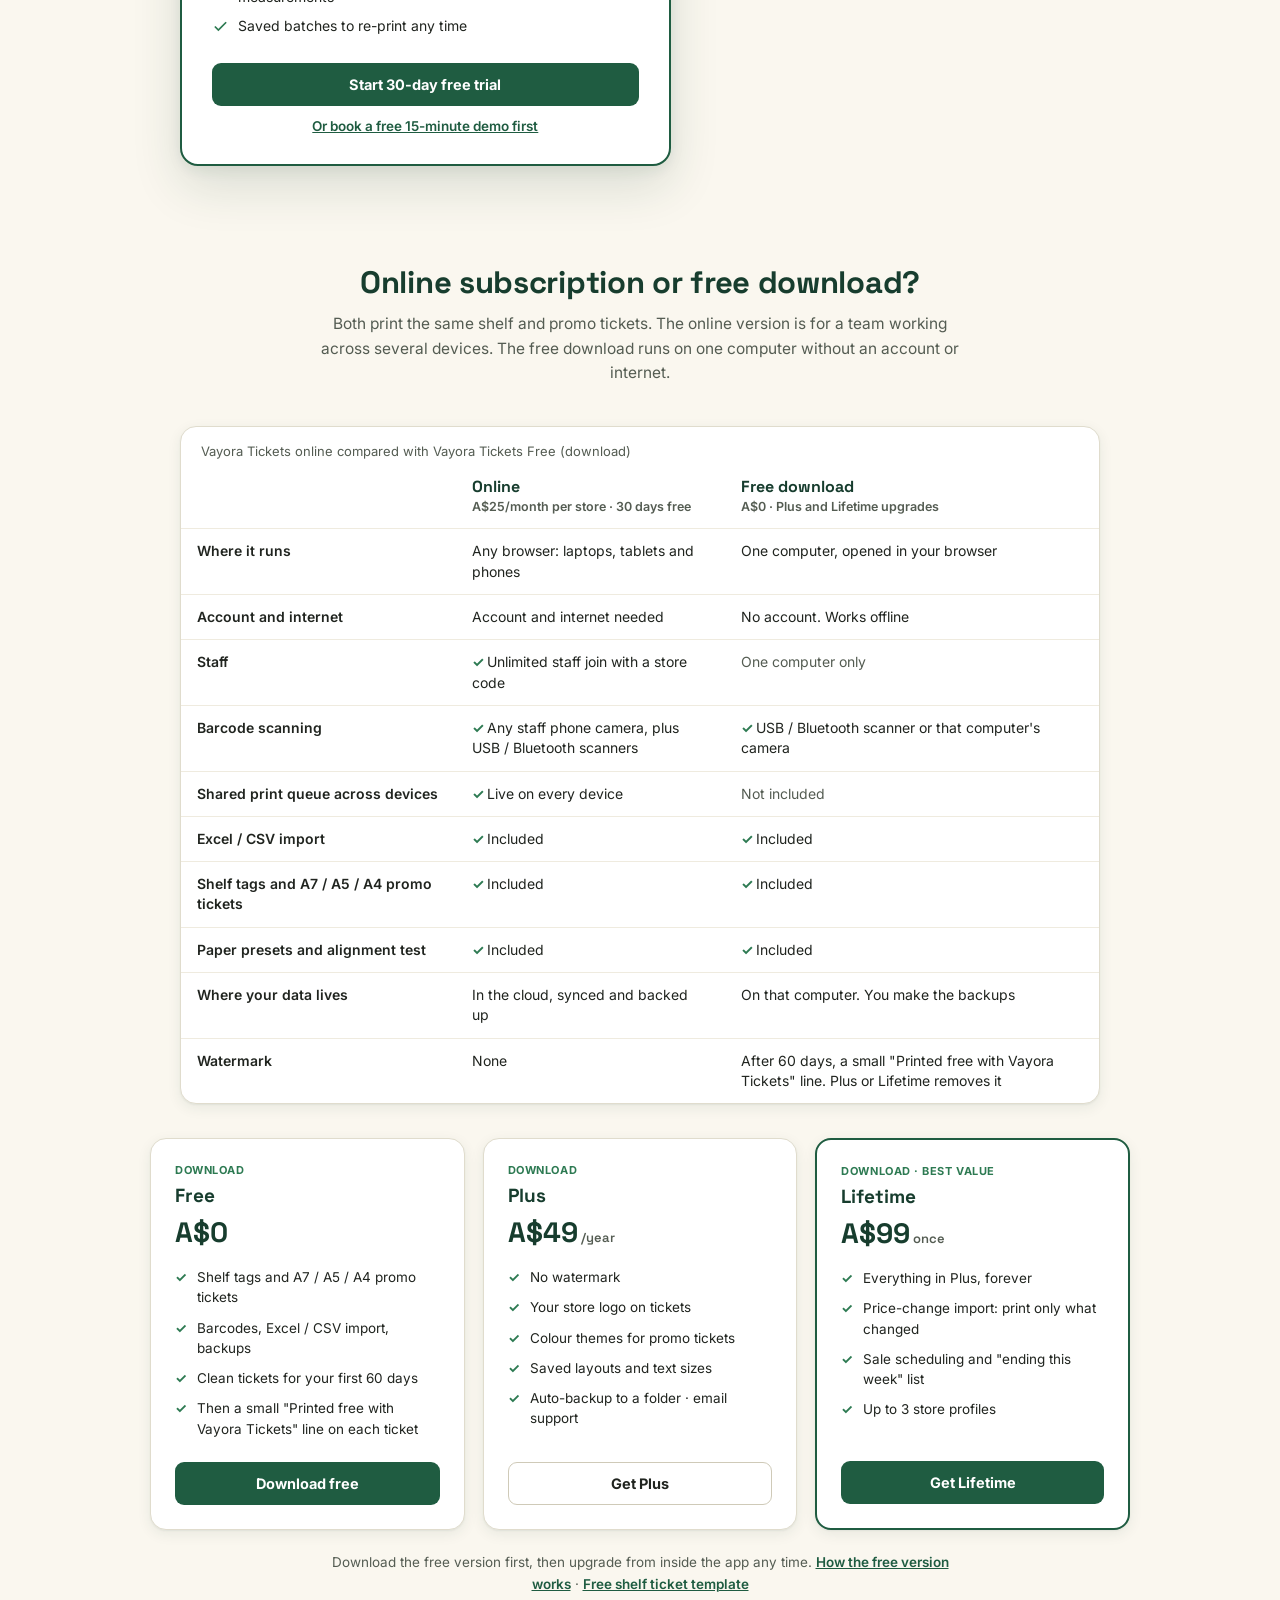
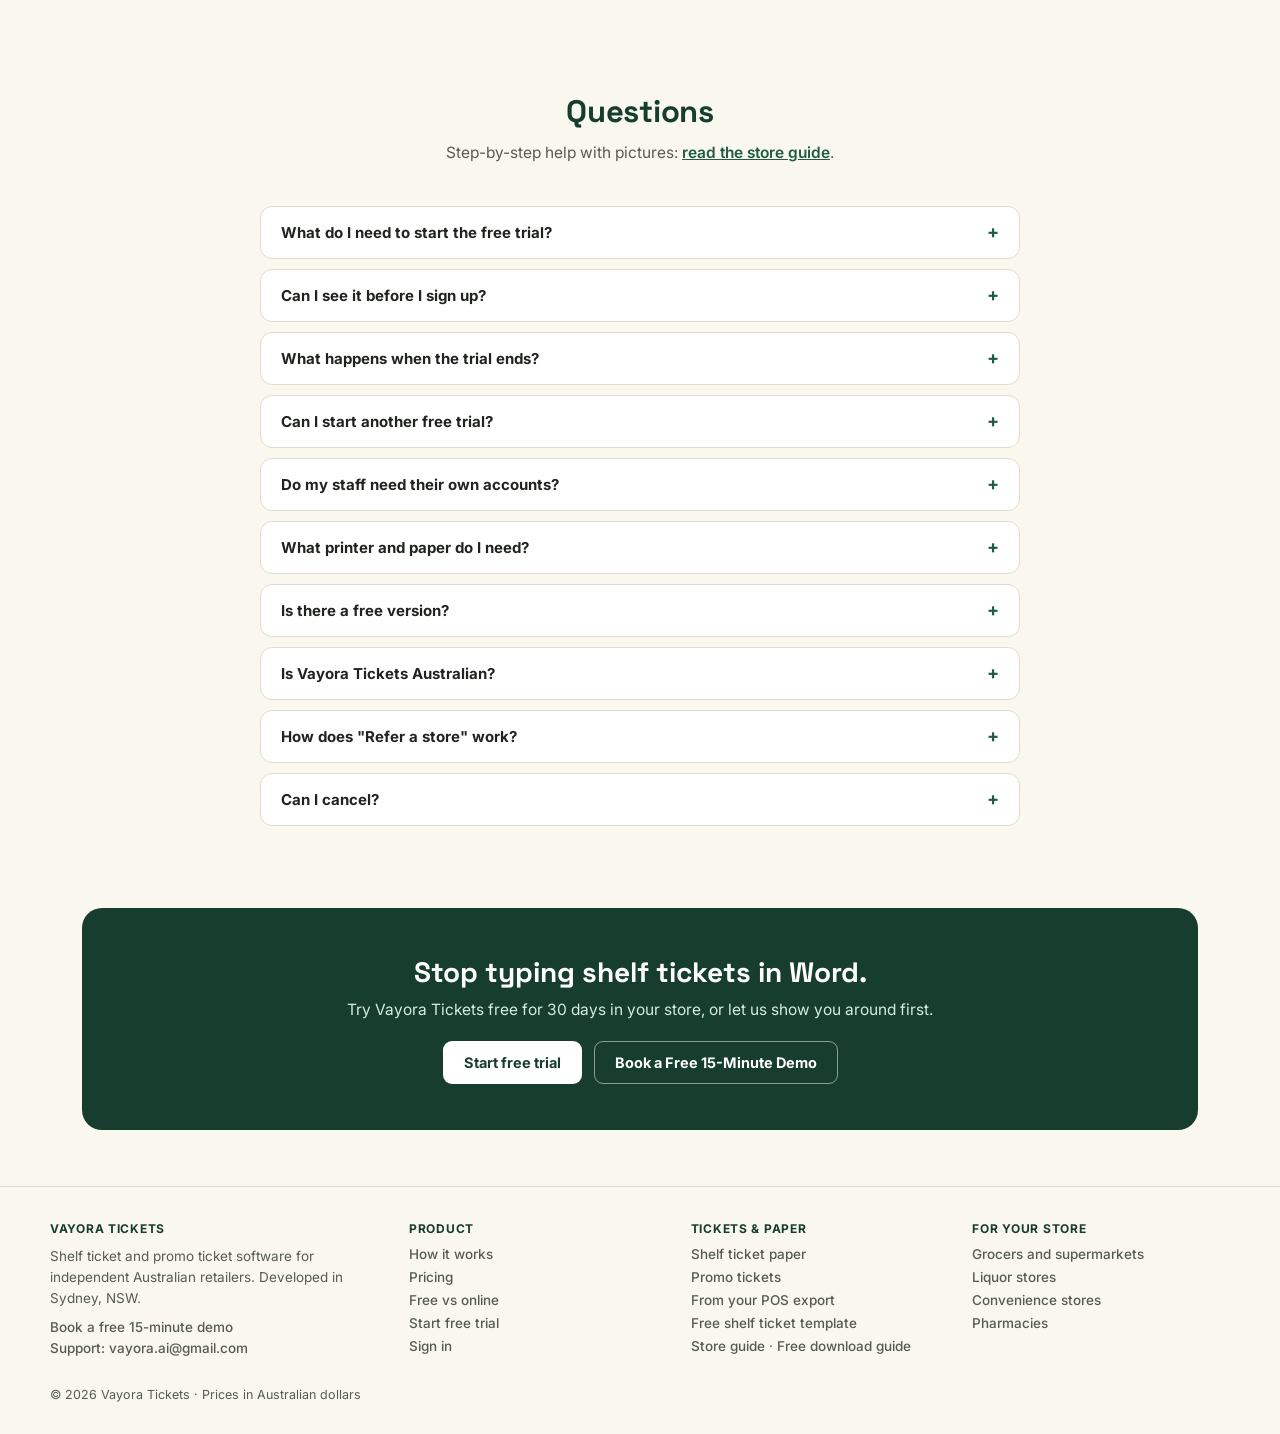
==== commit 7a7afcbb: "Phase 1: conversion homepage, real screenshots, demo CTA, free vs online table, shared footer, mobil" ====
--- a/index.html
+++ b/index.html
@@ -1,13 +1,13 @@
 <!DOCTYPE html>
-<html lang="en">
+<html lang="en-AU">
 <head>
 <meta charset="UTF-8">
 <meta name="viewport" content="width=device-width, initial-scale=1.0">
-<title>Vayora Tickets — Print shelf tickets faster</title>
-<meta name="description" content="Print shelf tags, A7/A5/A4 promo tickets and barcode labels from your product list. Scan on your phone, print from any laptop. 30-day free trial, then A$25/month per store.">
-<meta property="og:title" content="Vayora Tickets — Print shelf tickets faster">
-<meta property="og:description" content="Print price tags and barcode labels straight from your product list — scan on your phone, print from any laptop, synced across your whole team.">
+<title>Shelf Ticket Printing Software Australia | Vayora Tickets</title>
+<meta name="description" content="Australian shelf ticket and promo ticket software for independent retailers. Import Excel/CSV, scan barcodes on your phone, share one print queue and print on your A4 printer. 30-day free trial.">
 <link rel="canonical" href="https://vayora.au/">
+<meta property="og:title" content="Vayora Tickets — Professional shelf tickets. Less work.">
+<meta property="og:description" content="Shelf tickets and promo tickets for independent Australian retailers. Import your product list, scan with any phone, print on the A4 printer you already have.">
 <meta property="og:image" content="https://vayora.au/og-image.png">
 <meta property="og:image:width" content="1200">
 <meta property="og:image:height" content="630">
@@ -25,10 +25,15 @@
     {
       "@type": "Organization",
       "@id": "https://vayora.au/#org",
-      "name": "Vayora",
+      "name": "Vayora Tickets",
       "url": "https://vayora.au/",
       "logo": "https://tickets.vayora.au/icon-512.png",
-      "areaServed": "AU"
+      "areaServed": {"@type": "Country", "name": "Australia"},
+      "address": {"@type": "PostalAddress", "addressRegion": "NSW", "addressCountry": "AU"},
+      "contactPoint": [
+        {"@type": "ContactPoint", "contactType": "sales", "email": "tarun@vayora.au", "areaServed": "AU", "availableLanguage": "English"},
+        {"@type": "ContactPoint", "contactType": "customer support", "email": "vayora.ai@gmail.com", "areaServed": "AU", "availableLanguage": "English"}
+      ]
     },
     {
       "@type": "WebSite",
@@ -40,11 +45,24 @@
     },
     {
       "@type": "SoftwareApplication",
+      "@id": "https://vayora.au/#app",
       "name": "Vayora Tickets",
       "url": "https://vayora.au/",
       "applicationCategory": "BusinessApplication",
+      "applicationSubCategory": "Shelf ticket and price label printing",
       "operatingSystem": "Web browser, Windows, macOS, Android, iOS",
-      "description": "Print shelf tags, A7/A5/A4 promo tickets and barcode labels from your product list. Scan on your phone, print from any laptop, synced across your whole team.",
+      "description": "Australian-developed shelf ticket and promotional ticket software for independent retailers. Import an Excel or CSV product list, scan barcodes on any phone, share one print queue across the team and print shelf tags and A7/A5/A4 promo tickets on an ordinary A4 printer.",
+      "screenshot": "https://vayora.au/assets/img/queue-1400.webp",
+      "image": "https://vayora.au/og-image.png",
+      "featureList": [
+        "Excel and CSV product import with column matching",
+        "Barcode scanning with a phone camera or USB / Bluetooth scanner",
+        "Shared print queue synced across devices",
+        "Shelf tickets with scannable EAN barcodes",
+        "A7, A5 and A4 promotional tickets with % off, 2 for $X and NOW $X offers",
+        "Presets for Vision Supply, POS'99 and Avery label sheets",
+        "Unlimited staff with store-code sign in"
+      ],
       "publisher": {"@id": "https://vayora.au/#org"},
       "offers": [
         {
@@ -59,7 +77,7 @@
           "name": "Vayora Tickets Free (download)",
           "price": "0",
           "priceCurrency": "AUD",
-          "url": "https://vayora.au/guide-free/"
+          "url": "https://vayora.au/#free"
         }
       ]
     },
@@ -67,10 +85,12 @@
       "@type": "FAQPage",
       "mainEntity": [
         {"@type": "Question", "name": "What do I need to start the free trial?", "acceptedAnswer": {"@type": "Answer", "text": "An email address and your business's ABN. No card. You'll get an email to confirm your address, then your store is ready."}},
+        {"@type": "Question", "name": "Can I see it before I sign up?", "acceptedAnswer": {"@type": "Answer", "text": "Yes. Book a free 15-minute demo and we'll show you the import, scanning and printing steps with your kind of products. Or download the free version and try it on one computer with no account."}},
         {"@type": "Question", "name": "What happens when the trial ends?", "acceptedAnswer": {"@type": "Answer", "text": "The app asks you to subscribe before you can keep scanning, importing or printing. Nothing is deleted — your products, print queue and saved batches are all there when you subscribe."}},
         {"@type": "Question", "name": "Do my staff need their own accounts?", "acceptedAnswer": {"@type": "Answer", "text": "No. Staff open the app on their phone, tap \"I'm on staff\", and enter your store code and their name. Scans and prints are tagged with who did them. Managers who need full access can be invited by email."}},
-        {"@type": "Question", "name": "What printer and paper do I need?", "acceptedAnswer": {"@type": "Answer", "text": "Any normal office printer. Print on plain A4 and cut, or use pre-cut / perforated shelf ticket sheets — presets are built in for common Australian stock, plus an alignment test page."}},
+        {"@type": "Question", "name": "What printer and paper do I need?", "acceptedAnswer": {"@type": "Answer", "text": "Any normal A4 office printer, laser or inkjet. Print on plain A4 and cut, or use pre-cut / perforated shelf ticket sheets — presets are built in for Vision Supply, POS'99 and Avery labels, plus an alignment test page."}},
         {"@type": "Question", "name": "Is there a free version?", "acceptedAnswer": {"@type": "Answer", "text": "Yes — download Vayora Tickets Free. It runs on one computer with no account. Tickets are clean for the first 60 days; after that each ticket carries a small \"Printed free with Vayora Tickets\" line. Plus (A$49/year) or Lifetime (A$99 once) removes it and adds extras like your logo on tickets."}},
+        {"@type": "Question", "name": "Is Vayora Tickets Australian?", "acceptedAnswer": {"@type": "Answer", "text": "Yes. Vayora Tickets is developed in Sydney for Australian independent retailers. Prices are in Australian dollars and the paper presets cover ticket stock sold in Australia."}},
         {"@type": "Question", "name": "Can I cancel?", "acceptedAnswer": {"@type": "Answer", "text": "Yes, any time. You keep access until the end of the period you've paid for."}}
       ]
     }
@@ -79,205 +99,138 @@
 </script>
 <link rel="icon" href="https://tickets.vayora.au/icon-192.png" type="image/png">
 <link rel="preconnect" href="https://fonts.googleapis.com">
-<link href="https://fonts.googleapis.com/css2?family=Space+Grotesk:wght@500;600;700&family=Inter:wght@400;500;600;700&family=IBM+Plex+Mono:wght@600&display=swap" rel="stylesheet">
+<link rel="preconnect" href="https://fonts.gstatic.com" crossorigin>
+<link href="https://fonts.googleapis.com/css2?family=Space+Grotesk:wght@500;600;700&family=Inter:wght@400;500;600;700&display=swap" rel="stylesheet">
+<link rel="preload" as="image" href="/assets/img/queue-1400.webp" imagesrcset="/assets/img/queue-700.webp 700w, /assets/img/queue-1400.webp 1400w" imagesizes="(max-width: 820px) 92vw, 600px">
 <style>
 :root{
   --green-900:#173d2e; --green-700:#1f5c41; --green-600:#2d7a52; --green-100:#e6f0e8;
-  --cream:#faf7ef; --paper:#ffffff; --ink:#20241f; --ink-soft:#5c6459; --line:#e0dccd;
-  --amber:#d97a1f;
+  --cream:#faf7ef; --paper:#ffffff; --ink:#20241f; --ink-soft:#545c52; --line:#e0dccd;
+  --amber:#d97a1f; --amber-100:#fbe9d4;
   --shadow:0 1px 2px rgba(23,61,46,.06),0 4px 14px rgba(23,61,46,.08);
   --shadow-lg:0 20px 50px rgba(23,61,46,.14), 0 4px 14px rgba(23,61,46,.08);
 }
 *{box-sizing:border-box;}
+html{scroll-behavior:smooth;}
 html,body{margin:0;padding:0;}
-body{
-  background:var(--cream); color:var(--ink);
-  font-family:'Inter',system-ui,sans-serif; -webkit-font-smoothing:antialiased;
-  overflow-x:hidden;
-}
+body{background:var(--cream); color:var(--ink); font-family:'Inter',system-ui,sans-serif; -webkit-font-smoothing:antialiased; overflow-x:hidden;}
 h1,h2,h3{font-family:'Space Grotesk',system-ui,sans-serif; margin:0;}
 a{color:inherit;}
-
-header{
-  display:flex; align-items:center; justify-content:space-between;
-  padding:20px 32px; max-width:1180px; margin:0 auto; width:100%;
-}
-.brand{display:flex; align-items:center; gap:10px;}
-.brand .mark{
-  width:32px; height:32px; border-radius:9px; background:var(--green-700);
-  display:flex; align-items:center; justify-content:center; flex:none;
-}
-.brand .mark svg{width:17px; height:17px;}
-.brand span{font-family:'Space Grotesk',sans-serif; font-weight:700; font-size:16.5px; color:var(--green-900);}
-.btn{
-  display:inline-flex; align-items:center; gap:8px;
-  padding:11px 20px; border-radius:9px; font-size:14px; font-weight:700;
-  text-decoration:none; cursor:pointer; transition:.15s; border:1px solid transparent; white-space:nowrap;
-}
+img{max-width:100%; height:auto;}
+:focus-visible{outline:3px solid var(--amber); outline-offset:2px; border-radius:6px;}
+.skip{position:absolute; left:-9999px; top:8px; background:var(--green-900); color:#fff; padding:10px 14px; border-radius:8px; z-index:20;}
+.skip:focus{left:12px;}
+.sr-only{position:absolute; width:1px; height:1px; overflow:hidden; clip:rect(0 0 0 0); white-space:nowrap;}
+
+/* ---------- header ---------- */
+header.site{position:sticky; top:0; z-index:10; background:rgba(250,247,239,.95); backdrop-filter:blur(6px); border-bottom:1px solid transparent;}
+header.site.scrolled{border-bottom-color:var(--line);}
+.head-in{display:flex; align-items:center; justify-content:space-between; gap:12px; padding:14px 32px; max-width:1180px; margin:0 auto;}
+.brand{display:flex; align-items:center; gap:10px; text-decoration:none;}
+.brand .mark{width:32px; height:32px; border-radius:9px; background:var(--green-700); display:flex; align-items:center; justify-content:center; flex:none;}
+.brand span{font-family:'Space Grotesk',sans-serif; font-weight:700; font-size:16.5px; color:var(--green-900); white-space:nowrap;}
+.nav{display:flex; align-items:center; gap:6px;}
+.nav .link{font-size:13.5px; font-weight:600; color:var(--ink-soft); text-decoration:none; padding:8px 10px; border-radius:8px;}
+.nav .link:hover{color:var(--green-700);}
+.menu{display:none; position:relative;}
+.menu summary{list-style:none; cursor:pointer; font-size:13.5px; font-weight:700; color:var(--green-900); padding:9px 12px; border:1px solid var(--line); border-radius:9px; background:var(--paper);}
+.menu summary::-webkit-details-marker{display:none;}
+.menu[open] summary{border-color:var(--green-600);}
+.menu .panel{position:absolute; right:0; top:calc(100% + 8px); width:230px; background:var(--paper); border:1px solid var(--line); border-radius:12px; box-shadow:var(--shadow-lg); padding:8px; display:flex; flex-direction:column;}
+.menu .panel a{padding:11px 12px; border-radius:8px; text-decoration:none; font-size:15px; font-weight:600; color:var(--ink);}
+.menu .panel a:hover{background:var(--green-100);}
+
+.btn{display:inline-flex; align-items:center; gap:8px; padding:12px 20px; border-radius:9px; font-size:14.5px; font-weight:700; text-decoration:none; cursor:pointer; transition:.15s; border:1px solid transparent; white-space:nowrap;}
 .btn.primary{background:var(--green-700); color:#fff;}
 .btn.primary:hover{background:var(--green-900);}
-.btn.ghost{border-color:var(--line); color:var(--ink); background:var(--paper);}
+.btn.ghost{border-color:#cfcab8; color:var(--ink); background:var(--paper);}
 .btn.ghost:hover{border-color:var(--green-600); color:var(--green-700);}
-.btn.sm{padding:9px 16px; font-size:13px;}
-.btn svg{width:15px; height:15px;}
-
+.btn.sm{padding:9px 15px; font-size:13px;}
+.btn svg{width:16px; height:16px; flex:none;}
+
+/* ---------- hero ---------- */
 .hero-wrap{position:relative; overflow:hidden;}
-.hero-blob{
-  position:absolute; top:-180px; right:-180px; width:640px; height:640px; border-radius:50%;
-  background:radial-gradient(circle, rgba(45,122,82,.16), rgba(45,122,82,0) 70%);
-  pointer-events:none;
-}
-.hero{
-  max-width:1180px; margin:0 auto; padding:36px 32px 72px;
-  display:grid; grid-template-columns:1fr 1.05fr; gap:52px; align-items:center;
-  position:relative;
-}
-.eyebrow{
-  display:inline-flex; align-items:center; gap:6px; background:var(--green-100); color:#1a5c40;
-  font-size:12.5px; font-weight:700; padding:6px 12px; border-radius:20px; margin-bottom:18px;
-}
-h1.hero-title{font-size:42px; line-height:1.12; color:var(--green-900); margin-bottom:16px; letter-spacing:-.5px;}
-h1.hero-title .accent{color:var(--green-600);}
-.hero p.lead{font-size:16px; line-height:1.6; color:var(--ink-soft); max-width:460px; margin-bottom:26px;}
-
-.hero-features{display:flex; flex-wrap:wrap; gap:18px 26px; margin-bottom:28px;}
-.hero-feature{display:flex; align-items:center; gap:8px; font-size:13px; font-weight:600; color:var(--ink);}
-.hero-feature .hf-icon{
-  width:26px; height:26px; border-radius:7px; background:var(--green-100); color:var(--green-700);
-  display:flex; align-items:center; justify-content:center; flex:none;
-}
-.hero-feature .hf-icon svg{width:14px; height:14px;}
-
+.hero-blob{position:absolute; top:-180px; right:-180px; width:640px; height:640px; border-radius:50%; background:radial-gradient(circle, rgba(45,122,82,.16), rgba(45,122,82,0) 70%); pointer-events:none;}
+.hero{max-width:1180px; margin:0 auto; padding:30px 32px 64px; display:grid; grid-template-columns:1fr 1.08fr; gap:48px; align-items:center; position:relative;}
+.eyebrow{display:inline-flex; align-items:center; gap:7px; background:var(--green-100); color:#1a5c40; font-size:12.5px; font-weight:700; padding:6px 12px; border-radius:20px; margin-bottom:16px;}
+h1.hero-title{font-size:44px; line-height:1.1; color:var(--green-900); margin-bottom:16px; letter-spacing:-.6px;}
+h1.hero-title .accent{color:var(--green-600); display:block;}
+.lead{font-size:17px; line-height:1.6; color:var(--ink-soft); max-width:520px; margin:0 0 20px;}
+.benefits{list-style:none; padding:0; margin:0 0 26px; display:grid; grid-template-columns:1fr 1fr; gap:10px 20px; max-width:540px;}
+.benefits li{display:flex; gap:9px; align-items:flex-start; font-size:14.5px; font-weight:600; line-height:1.4;}
+.benefits svg{width:18px; height:18px; color:var(--green-600); flex:none; margin-top:1px;}
 .cta-row{display:flex; gap:12px; flex-wrap:wrap;}
-
-.mockup-stage{position:relative; min-height:400px;}
-.laptop{
-  background:#1a2420; border-radius:14px; padding:11px 11px 30px; box-shadow:var(--shadow-lg);
-  transform:rotate(-1.2deg); max-width:480px; margin:0 auto;
-}
-.laptop-screen{
-  background:var(--cream); border-radius:7px; overflow:hidden; aspect-ratio:16/10.4;
-  display:flex; flex-direction:column;
-}
-.ls-bar{
-  background:var(--green-900); padding:8px 12px; display:flex; align-items:center; gap:8px;
-}
-.ls-dot{width:6px; height:6px; border-radius:50%; background:rgba(255,255,255,.35);}
-.ls-title{color:#fff; font-size:9.5px; font-weight:700; font-family:'Space Grotesk',sans-serif; margin-left:4px;}
-.ls-body{padding:11px; flex:1; display:flex; flex-direction:column; gap:6px;}
-.ls-tabs{display:flex; gap:5px; margin-bottom:2px;}
-.ls-tab{font-size:6.5px; font-weight:700; font-family:'Inter',sans-serif; padding:3px 7px; border-radius:5px; color:var(--ink-soft);}
-.ls-tab.on{background:var(--paper); color:var(--green-800,var(--green-700)); box-shadow:0 1px 2px rgba(0,0,0,.08);}
-.ls-stats{display:flex; gap:5px; margin-bottom:2px;}
-.ls-stat{flex:1; background:var(--paper); border:1px solid var(--line); border-radius:5px; padding:4px 6px;}
-.ls-stat b{display:block; font-family:'IBM Plex Mono',monospace; font-size:10px; color:var(--green-900); line-height:1.1;}
-.ls-stat span{font-size:5px; text-transform:uppercase; letter-spacing:.04em; color:var(--ink-soft);}
-.ls-toolbar{display:flex; gap:5px; margin-bottom:2px;}
-.ls-btn{height:16px; border-radius:4px; background:var(--paper); border:1px solid var(--line);}
-.ls-btn.primary{background:var(--green-700); flex:0 0 78px;}
-.ls-btn.w1{flex:0 0 56px;}
-.ls-btn.w2{flex:0 0 64px;}
-.ls-row{
-  display:flex; align-items:center; gap:8px; background:var(--paper); border:1px solid var(--line);
-  border-radius:5px; padding:6px 8px;
-}
-.ls-cell{height:7px; border-radius:3px; background:#e5e0d0;}
-.ls-cell.c1{flex:2;} .ls-cell.c2{flex:1;} .ls-cell.c3{flex:1; background:var(--green-100);}
-.ls-price{font-family:'IBM Plex Mono',monospace; font-size:9px; font-weight:700; color:var(--green-900); flex:1; text-align:right;}
-
-.phone{
-  position:absolute; right:-6px; bottom:-26px; width:132px;
-  background:#1a2420; border-radius:20px; padding:7px; box-shadow:var(--shadow-lg);
-  transform:rotate(4deg);
-}
-.phone-screen{background:var(--cream); border-radius:14px; aspect-ratio:9/18.5; overflow:hidden; display:flex; flex-direction:column; position:relative;}
-.ps-bar{background:var(--green-900); padding:9px 8px 6px; text-align:center;}
-.ps-bar span{color:#fff; font-size:7px; font-weight:700; font-family:'Space Grotesk',sans-serif;}
-.ps-cam{
-  margin:9px; border-radius:8px; flex:1; position:relative; overflow:hidden;
-  background:repeating-linear-gradient(135deg, #e2ddcb, #e2ddcb 4px, #d8d2be 4px, #d8d2be 8px);
-}
-.ps-frame{
-  position:absolute; top:50%; left:50%; transform:translate(-50%,-50%);
-  width:70%; height:34%; border:1.6px solid var(--amber); border-radius:5px;
-}
-.ps-barcode{
-  position:absolute; top:50%; left:50%; transform:translate(-50%,-50%);
-  display:flex; gap:1px; align-items:center; height:40%;
-}
-.ps-barcode span{width:1.4px; background:#2a2a2a; display:block;}
-.ps-toast{
-  position:absolute; left:8px; right:8px; bottom:8px;
-  background:var(--green-900); color:#fff; border-radius:20px; text-align:center;
-  padding:5px 4px; font-size:5.5px; font-weight:700; font-family:'Inter',sans-serif;
-}
-
-.printed-tag{
-  position:absolute; left:-18px; top:34%; width:96px;
-  background:#fff; border:1px dashed #b9b3a0; border-radius:6px; padding:9px 10px;
-  box-shadow:var(--shadow-lg); transform:rotate(-7deg);
-}
-.printed-tag .pt-name{font-family:'Space Grotesk',sans-serif; font-weight:700; font-size:9px; color:#1a1a1a;}
-.printed-tag .pt-price{font-family:'IBM Plex Mono',monospace; font-weight:700; font-size:15px; color:var(--green-900); margin-top:2px;}
-.printed-tag .pt-bars{display:flex; gap:1.2px; align-items:flex-end; height:11px; margin-top:4px;}
-.printed-tag .pt-bars span{width:1.6px; background:#2a2a2a; display:block;}
-
+.cta-note{font-size:13px; color:var(--ink-soft); margin:12px 0 0;}
+.cta-alt{font-size:13.5px; color:var(--ink-soft); margin:8px 0 0;}
+.cta-alt a{color:var(--green-700); font-weight:600;}
+
+.hero-shot{position:relative; padding:0 0 40px;}
+.frame{background:#fff; border-radius:12px; box-shadow:var(--shadow-lg); border:1px solid var(--line); overflow:hidden;}
+.frame .bar{display:flex; gap:6px; align-items:center; padding:9px 12px; background:#f1eee4; border-bottom:1px solid var(--line);}
+.frame .bar i{width:9px; height:9px; border-radius:50%; background:#d6d1c0; display:block;}
+.frame .bar span{margin-left:8px; font-size:11.5px; color:var(--ink-soft); font-weight:600;}
+.frame img{display:block; width:100%;}
+.hero-phone{position:absolute; right:-14px; bottom:0; width:31%; max-width:170px; border-radius:22px; background:#1a2420; padding:6px; box-shadow:var(--shadow-lg);}
+.hero-phone img{display:block; border-radius:16px; width:100%;}
+.shot-cap{font-size:12.5px; color:var(--ink-soft); margin:10px 0 0; max-width:62%;}
+
+/* ---------- benefit strip ---------- */
 .strip{border-top:1px solid var(--line); border-bottom:1px solid var(--line); background:var(--paper);}
-.strip-inner{
-  max-width:1180px; margin:0 auto; padding:34px 32px;
-  display:grid; grid-template-columns:repeat(4,1fr); gap:24px;
-}
+.strip-inner{max-width:1180px; margin:0 auto; padding:32px; display:grid; grid-template-columns:repeat(4,1fr); gap:24px;}
 .strip-item{display:flex; align-items:flex-start; gap:12px;}
-.strip-item .si-icon{
-  width:36px; height:36px; border-radius:10px; background:var(--green-100); color:var(--green-700);
-  display:flex; align-items:center; justify-content:center; flex:none;
-}
-.strip-item .si-icon svg{width:18px; height:18px;}
-.strip-item h4{font-size:13.5px; font-weight:700; color:var(--ink); margin:0 0 3px;}
-.strip-item p{font-size:12px; color:var(--ink-soft); margin:0; line-height:1.5;}
-
-footer{padding:26px 32px; text-align:center; font-size:12.5px; color:var(--ink-soft);}
-footer a{color:var(--green-700); font-weight:600; text-decoration:none;}
-.nav{display:flex; align-items:center; gap:10px;}
-.nav .link{font-size:13.5px; font-weight:600; color:var(--ink-soft); text-decoration:none; padding:8px 10px;}
-.nav .link:hover{color:var(--green-700);}
-.cta-note{font-size:12.5px; color:var(--ink-soft); margin-top:12px;}
-
+.si-icon{width:38px; height:38px; border-radius:10px; background:var(--green-100); color:var(--green-700); display:flex; align-items:center; justify-content:center; flex:none;}
+.si-icon svg{width:19px; height:19px;}
+.strip-item h3{font-family:'Inter',sans-serif; font-size:14.5px; font-weight:700; color:var(--ink); margin:0 0 3px;}
+.strip-item p{font-size:13px; color:var(--ink-soft); margin:0; line-height:1.5;}
+
+/* ---------- sections ---------- */
 .section{max-width:1180px; margin:0 auto; padding:72px 32px;}
-.section-head{text-align:center; max-width:620px; margin:0 auto 40px;}
-.section-head h2{font-size:30px; color:var(--green-900); letter-spacing:-.3px; margin-bottom:10px;}
-.section-head p{font-size:15px; line-height:1.6; color:var(--ink-soft); margin:0;}
-
-.steps{display:grid; grid-template-columns:repeat(3,1fr); gap:20px; counter-reset:step;}
-.step{background:var(--paper); border:1px solid var(--line); border-radius:14px; padding:24px; box-shadow:var(--shadow);}
-.step .num{width:30px; height:30px; border-radius:50%; background:var(--green-700); color:#fff; font-weight:700; font-family:'Space Grotesk',sans-serif; display:flex; align-items:center; justify-content:center; margin-bottom:14px;}
-.step h3{font-size:17px; color:var(--green-900); margin-bottom:6px;}
-.step p{font-size:13.5px; line-height:1.6; color:var(--ink-soft); margin:0;}
-
-.dl-grid{display:grid;grid-template-columns:repeat(3,1fr);gap:18px;max-width:980px;margin:0 auto;}
-.dl{background:var(--paper);border:1px solid var(--line);border-radius:16px;padding:24px;box-shadow:var(--shadow);display:flex;flex-direction:column;}
-.dl.best{border:2px solid var(--green-700);}
-.dl .kicker{font-size:11px;font-weight:700;text-transform:uppercase;letter-spacing:.05em;color:var(--green-600);margin-bottom:6px;}
-.dl h3{font-size:19px;color:var(--green-900);margin:0 0 4px;}
-.dl .p{font-family:'Space Grotesk',sans-serif;font-size:28px;font-weight:700;color:var(--green-900);margin:2px 0 12px;}
-.dl .p small{font-size:13px;color:var(--ink-soft);font-weight:600;}
-.dl ul{list-style:none;padding:0;margin:0 0 18px;flex:1;}
-.dl li{font-size:13.5px;line-height:1.5;color:var(--ink);padding:5px 0 5px 22px;position:relative;}
-.dl li:before{content:"✓";position:absolute;left:0;color:var(--green-600);font-weight:700;}
-.dl .btn{justify-content:center;}
-.dl-note{text-align:center;font-size:13px;color:var(--ink-soft);margin:22px auto 0;max-width:640px;line-height:1.6;}
-@media (max-width:860px){.dl-grid{grid-template-columns:1fr;}}
+.section.tight{padding-top:24px;}
+.section-head{text-align:center; max-width:660px; margin:0 auto 40px;}
+.section-head h2{font-size:31px; color:var(--green-900); letter-spacing:-.3px; margin-bottom:10px;}
+.section-head p{font-size:15.5px; line-height:1.6; color:var(--ink-soft); margin:0;}
+.section-head a{color:var(--green-700); font-weight:600;}
+
+/* five-step workflow */
+.flow{list-style:none; padding:0; margin:0; display:flex; flex-direction:column; gap:26px;}
+.flow-step{display:grid; grid-template-columns:.85fr 1.15fr; gap:40px; align-items:center; background:var(--paper); border:1px solid var(--line); border-radius:18px; padding:30px; box-shadow:var(--shadow);}
+.flow-step:nth-child(even){grid-template-columns:1.15fr .85fr;}
+.flow-step:nth-child(even) .flow-text{order:2;}
+.flow-num{display:inline-flex; align-items:center; gap:10px; font-size:12px; font-weight:700; text-transform:uppercase; letter-spacing:.07em; color:var(--green-600); margin-bottom:8px;}
+.flow-num b{width:30px; height:30px; border-radius:50%; background:var(--green-700); color:#fff; font-family:'Space Grotesk',sans-serif; font-size:15px; display:inline-flex; align-items:center; justify-content:center; letter-spacing:0;}
+.flow-text h3{font-size:22px; color:var(--green-900); margin-bottom:10px;}
+.flow-text p{font-size:15px; line-height:1.65; color:var(--ink-soft); margin:0 0 10px;}
+.flow-text p:last-child{margin:0;}
+.flow-text a{color:var(--green-700); font-weight:600;}
+.flow-media{margin:0; min-width:0;}
+.flow-media img{display:block; width:100%; border:1px solid var(--line); border-radius:10px; box-shadow:0 6px 20px rgba(23,61,46,.10); background:#fff;}
+.flow-media.phone img{max-width:220px; margin:0 auto; border-radius:22px; border:6px solid #1a2420;}
+.flow-media.pair{display:grid; grid-template-columns:1.45fr 1fr; gap:14px; align-items:start;}
+.flow-media figcaption{font-size:12.5px; color:var(--ink-soft); margin-top:8px; text-align:center;}
+.flow-cta{text-align:center; margin-top:34px;}
+.flow-cta .cta-row{justify-content:center;}
+
+/* printer & paper */
+.paper-grid{display:grid; grid-template-columns:repeat(3,1fr); gap:18px;}
+.card{background:var(--paper); border:1px solid var(--line); border-radius:16px; padding:24px; box-shadow:var(--shadow);}
+.card h3{font-size:18px; color:var(--green-900); margin-bottom:8px;}
+.card p{font-size:14px; line-height:1.6; color:var(--ink-soft); margin:0 0 8px;}
+.card ul{margin:0; padding-left:18px; font-size:14px; line-height:1.6; color:var(--ink);}
+.card a{color:var(--green-700); font-weight:600;}
+
+/* pricing */
 .pricing{display:grid; grid-template-columns:1.1fr .9fr; gap:28px; align-items:start; max-width:920px; margin:0 auto;}
 .plan{background:var(--paper); border:2px solid var(--green-700); border-radius:18px; padding:30px; box-shadow:var(--shadow-lg); position:relative;}
-.plan .tag{position:absolute; top:-13px; left:30px; background:var(--amber); color:#fff; font-size:12px; font-weight:700; padding:5px 12px; border-radius:20px;}
+.plan .tag{position:absolute; top:-13px; left:30px; background:#9a4f08; color:#fff; font-size:12px; font-weight:700; padding:5px 12px; border-radius:20px;}
 .plan h3{font-size:18px; color:var(--green-900); margin-bottom:12px;}
 .plan .price{font-family:'Space Grotesk',sans-serif; font-size:46px; font-weight:700; color:var(--green-900); line-height:1;}
 .plan .price small{font-size:16px; font-weight:600; color:var(--ink-soft);}
-.plan .offer{background:#fbe9d4; color:#6b3d0c; border-radius:10px; padding:10px 12px; font-size:13.5px; line-height:1.5; margin:16px 0;}
+.plan .offer{background:var(--amber-100); color:#6b3d0c; border-radius:10px; padding:10px 12px; font-size:13.5px; line-height:1.5; margin:16px 0;}
 .plan ul{list-style:none; padding:0; margin:0 0 22px;}
 .plan li{display:flex; gap:9px; font-size:14px; padding:6px 0; color:var(--ink);}
 .plan li svg{width:17px; height:17px; color:var(--green-600); flex:none; margin-top:1px;}
 .plan .btn{width:100%; justify-content:center;}
+.plan .demo-link{display:block; text-align:center; margin-top:12px; font-size:13.5px; color:var(--green-700); font-weight:600;}
 .timeline{background:var(--paper); border:1px solid var(--line); border-radius:18px; padding:26px;}
 .timeline h3{font-size:16px; color:var(--green-900); margin-bottom:16px;}
 .tl-row{display:flex; gap:14px; padding:10px 0; border-top:1px solid #f0ede1;}
@@ -285,247 +238,441 @@
 .tl-row .when{flex:0 0 92px; font-size:12px; font-weight:700; color:var(--ink-soft); text-transform:uppercase; letter-spacing:.03em; padding-top:2px;}
 .tl-row .what{font-size:14px; color:var(--ink);}
 .tl-row .what b{font-family:'Space Grotesk',sans-serif; color:var(--green-900);}
-
+.timeline .small{font-size:12.5px; color:var(--ink-soft); line-height:1.6; margin:16px 0 0;}
+.timeline a{color:var(--green-700); font-weight:600;}
+
+/* compare */
+.compare-wrap{max-width:920px; margin:0 auto 34px; overflow-x:auto; background:var(--paper); border:1px solid var(--line); border-radius:16px; box-shadow:var(--shadow);}
+table.compare{width:100%; border-collapse:collapse; font-size:14px; min-width:560px;}
+.compare caption{text-align:left; padding:16px 20px 0; font-size:13px; color:var(--ink-soft);}
+.compare th,.compare td{padding:12px 16px; border-top:1px solid #efebdf; text-align:left; vertical-align:top; line-height:1.45;}
+.compare thead th{border-top:none; font-family:'Space Grotesk',sans-serif; font-size:16px; color:var(--green-900); padding-top:16px;}
+.compare thead th small{display:block; font-family:'Inter',sans-serif; font-size:12.5px; font-weight:600; color:var(--ink-soft);}
+.compare tbody th{font-weight:600; color:var(--ink); width:30%;}
+.compare td.yes::before{content:"✓ "; color:var(--green-600); font-weight:700;}
+.compare td.no{color:var(--ink-soft);}
+.dl-grid{display:grid; grid-template-columns:repeat(3,1fr); gap:18px; max-width:980px; margin:0 auto;}
+.dl{background:var(--paper); border:1px solid var(--line); border-radius:16px; padding:24px; box-shadow:var(--shadow); display:flex; flex-direction:column;}
+.dl.best{border:2px solid var(--green-700);}
+.dl .kicker{font-size:11px; font-weight:700; text-transform:uppercase; letter-spacing:.05em; color:var(--green-600); margin-bottom:6px;}
+.dl h3{font-size:19px; color:var(--green-900); margin:0 0 4px;}
+.dl .p{font-family:'Space Grotesk',sans-serif; font-size:28px; font-weight:700; color:var(--green-900); margin:2px 0 12px;}
+.dl .p small{font-size:13px; color:var(--ink-soft); font-weight:600;}
+.dl ul{list-style:none; padding:0; margin:0 0 18px; flex:1;}
+.dl li{font-size:13.5px; line-height:1.5; color:var(--ink); padding:5px 0 5px 22px; position:relative;}
+.dl li::before{content:"✓"; position:absolute; left:0; color:var(--green-600); font-weight:700;}
+.dl .btn{justify-content:center;}
+.dl-note{text-align:center; font-size:13.5px; color:var(--ink-soft); margin:22px auto 0; max-width:640px; line-height:1.6;}
+.dl-note a{color:var(--green-700); font-weight:600;}
+
+/* faq */
 .faq{max-width:760px; margin:0 auto;}
 .faq details{background:var(--paper); border:1px solid var(--line); border-radius:12px; padding:16px 20px; margin-bottom:10px;}
 .faq summary{font-weight:700; font-size:15px; cursor:pointer; color:var(--ink); list-style:none;}
 .faq summary::-webkit-details-marker{display:none;}
 .faq summary::after{content:"+"; float:right; color:var(--green-700); font-size:18px; line-height:1;}
 .faq details[open] summary::after{content:"–";}
-.faq details p{font-size:14px; line-height:1.65; color:var(--ink-soft); margin:10px 0 0;}
-
-.final-cta{background:var(--green-900); color:#fff; text-align:center; border-radius:20px; padding:46px 28px; max-width:1116px; margin:0 auto 60px;}
+.faq details p{font-size:14.5px; line-height:1.65; color:var(--ink-soft); margin:10px 0 0;}
+.faq a{color:var(--green-700); font-weight:600;}
+
+.final-cta{background:var(--green-900); color:#fff; text-align:center; border-radius:20px; padding:46px 28px; max-width:1116px; margin:0 auto 56px;}
 .final-cta h2{font-size:28px; margin-bottom:10px;}
-.final-cta p{color:#cfe8da; font-size:15px; margin:0 0 22px;}
+.final-cta p{color:#d6ece0; font-size:15.5px; margin:0 0 22px;}
+.final-cta .cta-row{justify-content:center;}
 .final-cta .btn.primary{background:#fff; color:var(--green-900);}
 .final-cta .btn.primary:hover{background:var(--green-100);}
-
-@media (max-width:820px){
-  .hero{grid-template-columns:1fr; gap:40px; padding:20px 22px 52px;}
-  h1.hero-title{font-size:32px;}
-  .mockup-stage{min-height:320px;}
-  .strip-inner{grid-template-columns:1fr 1fr; padding:28px 22px;}
-  header{padding:16px 22px;}
+.final-cta .btn.ghost{background:transparent; color:#fff; border-color:rgba(255,255,255,.5);}
+.final-cta .btn.ghost:hover{border-color:#fff; color:#fff;}
+
+@media (max-width:980px){
   .nav .link{display:none;}
+  .menu{display:block;}
+}
+@media (max-width:860px){
+  .hero{grid-template-columns:1fr; gap:34px; padding:16px 22px 48px;}
+  h1.hero-title{font-size:34px;}
+  .head-in{padding:12px 18px;}
+  .strip-inner{grid-template-columns:1fr 1fr; padding:26px 22px;}
   .section{padding:52px 22px;}
-  .steps, .pricing{grid-template-columns:1fr;}
+  .flow-step,.flow-step:nth-child(even){grid-template-columns:1fr; gap:20px; padding:22px;}
+  .flow-step:nth-child(even) .flow-text{order:0;}
+  .paper-grid,.pricing,.dl-grid{grid-template-columns:1fr;}
   .final-cta{margin:0 16px 40px;}
 }
+@media (max-width:520px){
+  h1.hero-title{font-size:30px;}
+  .benefits{grid-template-columns:1fr;}
+  .strip-inner{grid-template-columns:1fr;}
+  .cta-row .btn{width:100%; justify-content:center;}
+  .nav .btn.ghost{display:none;}
+  .hero-phone{right:-6px; width:34%;}
+  .section-head h2{font-size:26px;}
+  .flow-media.pair{grid-template-columns:1fr;}
+  table.compare{min-width:0; font-size:13px;}
+  .compare th,.compare td{padding:10px 8px;}
+  .compare thead th{font-size:14.5px;}
+  .compare tbody th{width:28%;}
+  .compare caption{padding:14px 10px 0;}
+  .brand span{font-size:15px;}
+}
+@media (prefers-reduced-motion:reduce){html{scroll-behavior:auto;} .btn{transition:none;}}
+</style>
+<style id="site-footer-css">
+footer.site{border-top:1px solid #e0dccd;padding:34px 32px 30px;font-size:13.5px;color:#545c52;text-align:left;font-family:Inter,system-ui,sans-serif;}
+footer.site .foot-in{max-width:1180px;margin:0 auto;display:grid;grid-template-columns:1.3fr 1fr 1fr 1fr;gap:24px;}
+footer.site h2{font-family:Inter,system-ui,sans-serif;font-size:12px;text-transform:uppercase;letter-spacing:.06em;color:#173d2e;margin:0 0 10px;}
+footer.site ul{list-style:none;margin:0;padding:0;}
+footer.site li{margin:0 0 7px;}
+footer.site a{color:#545c52;text-decoration:none;font-weight:500;}
+footer.site a:hover{color:#1f5c41;text-decoration:underline;}
+footer.site p{margin:0 0 8px;line-height:1.55;}
+footer.site .foot-legal{max-width:1180px;margin:18px auto 0;font-size:12.5px;}
+@media (max-width:860px){footer.site .foot-in{grid-template-columns:1fr 1fr;}}
+@media (max-width:520px){footer.site{padding:28px 20px;}footer.site .foot-in{grid-template-columns:1fr;}}
+@media print{footer.site{display:none;}}
 </style>
 </head>
 <body>
-
+<a class="skip" href="#main">Skip to content</a>
+
+<header class="site" id="top">
+  <div class="head-in">
+    <a class="brand" href="/" aria-label="Vayora Tickets home">
+      <span class="mark" aria-hidden="true"><svg width="18" height="18" viewBox="0 0 24 24" fill="none"><path d="M12 2L22 12L12 22L2 12L12 2Z" fill="#fff"/><circle cx="12" cy="8.2" r="2" fill="#1f5c41"/></svg></span>
+      <span>Vayora Tickets</span>
+    </a>
+    <nav class="nav" aria-label="Main">
+      <a class="link" href="#how-it-works">How it works</a>
+      <a class="link" href="#pricing">Pricing</a>
+      <a class="link" href="#free">Free vs online</a>
+      <a class="link" href="/guide/">Guide</a>
+      <a class="btn ghost sm" href="https://tickets.vayora.au">Sign in</a>
+      <a class="btn primary sm" href="https://tickets.vayora.au/?signup=1" data-ev="trial_click" data-loc="header">Start free trial</a>
+      <details class="menu">
+        <summary aria-label="Open menu">Menu</summary>
+        <div class="panel">
+          <a href="#how-it-works">How it works</a>
+          <a href="#pricing">Pricing</a>
+          <a href="#free">Free vs online</a>
+          <a href="#printers">Printers &amp; paper</a>
+          <a href="/guide/">Store guide</a>
+          <a href="mailto:tarun@vayora.au?subject=Vayora%20Tickets%20%E2%80%94%20Demo%20Request&amp;body=Hi%20Tarun%2C%0D%0A%0D%0AI%27d%20like%20to%20book%20a%20free%2015-minute%20demo%20of%20Vayora%20Tickets.%0D%0A%0D%0AStore%20name%20(optional)%3A%20%0D%0ASuburb%20(optional)%3A%20%0D%0AContact%20number%20(optional)%3A%20%0D%0APreferred%20day%20and%20time%20(optional)%3A%20%0D%0A%0D%0AThanks" data-ev="demo_request" data-loc="menu">Book a free demo</a>
+          <a href="https://tickets.vayora.au">Sign in</a>
+        </div>
+      </details>
+    </nav>
+  </div>
+</header>
+
+<main id="main">
 <div class="hero-wrap">
-  <div class="hero-blob"></div>
-  <header>
-    <div class="brand">
-      <div class="mark">
-        <svg viewBox="0 0 24 24" fill="none" stroke="white" stroke-width="2.2"><path d="M12 2l2.5 5.5L20 9l-4 4.5.9 6.5L12 17l-4.9 3L8 13.5 4 9l5.5-1.5z"/></svg>
-      </div>
-      <span>Vayora</span>
-    </div>
-    <nav class="nav">
-      <a class="link" href="#pricing">Pricing</a>
-      <a class="link" href="#free">Free download</a>
-      <a class="link" href="/guide/">Guide</a>
-      <a class="link" href="#faq">FAQ</a>
-      <a class="btn ghost sm" href="https://tickets.vayora.au">Sign in</a>
-      <a class="btn primary sm" href="https://tickets.vayora.au/?signup=1">Start free trial</a>
-    </nav>
-  </header>
-
+  <div class="hero-blob" aria-hidden="true"></div>
   <div class="hero">
     <div>
       <div class="eyebrow">
-        <svg width="13" height="13" viewBox="0 0 24 24" fill="none" stroke="currentColor" stroke-width="2.5"><path d="M20 6L9 17l-5-5"/></svg>
-        Built for retail · Simple by design
-      </div>
-      <h1 class="hero-title">Print shelf tickets<br>faster. Stay <span class="accent">in sync.</span></h1>
-      <p class="lead">Vayora makes shelf ticket printing simple and reliable — create, sync, and print price tags and barcode labels across every device your team uses.</p>
-
-      <div class="hero-features">
-        <div class="hero-feature">
-          <div class="hf-icon"><svg viewBox="0 0 24 24" fill="none" stroke="currentColor" stroke-width="2.4"><circle cx="12" cy="12" r="9"/><path d="M12 7v5l3 3"/></svg></div>
-          Synced live across every device
-        </div>
-        <div class="hero-feature">
-          <div class="hf-icon"><svg viewBox="0 0 24 24" fill="none" stroke="currentColor" stroke-width="2.4"><path d="M23 19a2 2 0 01-2 2H3a2 2 0 01-2-2V8a2 2 0 012-2h4l2-3h6l2 3h4a2 2 0 012 2z"/><circle cx="12" cy="13" r="4"/></svg></div>
-          Scanner or phone camera
-        </div>
-        <div class="hero-feature">
-          <div class="hf-icon"><svg viewBox="0 0 24 24" fill="none" stroke="currentColor" stroke-width="2.4"><rect x="6" y="2" width="12" height="20" rx="1"/><path d="M9 7h6M9 11h6M9 15h4"/></svg></div>
-          Shelf tags + A7/A5/A4 promo sizes
-        </div>
-      </div>
-
+        <svg width="13" height="13" viewBox="0 0 24 24" fill="none" stroke="currentColor" stroke-width="2.5" aria-hidden="true"><path d="M20 6L9 17l-5-5"/></svg>
+        Developed in Australia for independent retailers
+      </div>
+      <h1 class="hero-title">Professional shelf tickets. Less work. <span class="accent">More time for your customers.</span></h1>
+      <p class="lead">Vayora Tickets turns your product list into shelf tickets and specials tickets for independent grocers, liquor stores, convenience stores and pharmacies. Print on the A4 printer you already have.</p>
+      <ul class="benefits">
+        <li><svg viewBox="0 0 24 24" fill="none" stroke="currentColor" stroke-width="2.4" aria-hidden="true"><path d="M20 6L9 17l-5-5"/></svg>Scan barcodes with any phone</li>
+        <li><svg viewBox="0 0 24 24" fill="none" stroke="currentColor" stroke-width="2.4" aria-hidden="true"><path d="M20 6L9 17l-5-5"/></svg>Import your Excel or CSV product list</li>
+        <li><svg viewBox="0 0 24 24" fill="none" stroke="currentColor" stroke-width="2.4" aria-hidden="true"><path d="M20 6L9 17l-5-5"/></svg>One shared print queue for your team</li>
+        <li><svg viewBox="0 0 24 24" fill="none" stroke="currentColor" stroke-width="2.4" aria-hidden="true"><path d="M20 6L9 17l-5-5"/></svg>A7, A5 and A4 promo tickets</li>
+      </ul>
       <div class="cta-row">
-        <a class="btn primary" href="https://tickets.vayora.au/?signup=1">
+        <a class="btn primary" href="https://tickets.vayora.au/?signup=1" data-ev="trial_click" data-loc="hero">
           Start 30-day free trial
-          <svg viewBox="0 0 24 24" fill="none" stroke="currentColor" stroke-width="2.2"><path d="M5 12h14M13 6l6 6-6 6"/></svg>
+          <svg viewBox="0 0 24 24" fill="none" stroke="currentColor" stroke-width="2.2" aria-hidden="true"><path d="M5 12h14M13 6l6 6-6 6"/></svg>
         </a>
-        <a class="btn ghost" href="#how-it-works">See how it works</a>
+        <a class="btn ghost" href="mailto:tarun@vayora.au?subject=Vayora%20Tickets%20%E2%80%94%20Demo%20Request&amp;body=Hi%20Tarun%2C%0D%0A%0D%0AI%27d%20like%20to%20book%20a%20free%2015-minute%20demo%20of%20Vayora%20Tickets.%0D%0A%0D%0AStore%20name%20(optional)%3A%20%0D%0ASuburb%20(optional)%3A%20%0D%0AContact%20number%20(optional)%3A%20%0D%0APreferred%20day%20and%20time%20(optional)%3A%20%0D%0A%0D%0AThanks" data-ev="demo_request" data-loc="hero">Book a Free 15-Minute Demo</a>
       </div>
       <p class="cta-note">No card needed · then A$25/month per store · launch offer A$10/month for 3 months</p>
-    </div>
-
-    <div class="mockup-stage">
-      <div class="laptop">
-        <div class="laptop-screen">
-          <div class="ls-bar"><div class="ls-dot"></div><div class="ls-dot"></div><div class="ls-dot"></div><span class="ls-title">Vayora Tickets</span></div>
-          <div class="ls-body">
-            <div class="ls-tabs">
-              <span class="ls-tab on">Catalog</span><span class="ls-tab">Print Queue</span><span class="ls-tab">Batches</span>
-            </div>
-            <div class="ls-stats">
-              <div class="ls-stat"><b>142</b><span>Catalog</span></div>
-              <div class="ls-stat"><b>18</b><span>Queued</span></div>
-              <div class="ls-stat"><b>32</b><span>Tickets</span></div>
-            </div>
-            <div class="ls-toolbar">
-              <div class="ls-btn primary"></div>
-              <div class="ls-btn w1"></div>
-              <div class="ls-btn w1"></div>
-              <div class="ls-btn w2"></div>
-            </div>
-            <div class="ls-row"><div class="ls-cell c1"></div><div class="ls-cell c2"></div><div class="ls-price">$4.99</div></div>
-            <div class="ls-row"><div class="ls-cell c1"></div><div class="ls-cell c2"></div><div class="ls-price">$3.50</div></div>
-            <div class="ls-row"><div class="ls-cell c1"></div><div class="ls-cell c3"></div><div class="ls-price">$8.20</div></div>
-          </div>
-        </div>
-      </div>
-      <div class="phone">
-        <div class="phone-screen">
-          <div class="ps-bar"><span>Scan with phone</span></div>
-          <div class="ps-cam">
-            <div class="ps-frame"></div>
-            <div class="ps-barcode">
-              <span style="height:100%"></span><span style="height:55%"></span><span style="height:80%"></span><span style="height:40%"></span><span style="height:95%"></span><span style="height:60%"></span><span style="height:100%"></span><span style="height:45%"></span><span style="height:85%"></span><span style="height:65%"></span>
-            </div>
-            <div class="ps-toast">✓ Added to queue — Red Apple</div>
-          </div>
-        </div>
-      </div>
-      <div class="printed-tag">
-        <div class="pt-name">Red Apple</div>
-        <div class="pt-price">$2.49</div>
-        <div class="pt-bars">
-          <span style="height:100%"></span><span style="height:55%"></span><span style="height:80%"></span><span style="height:40%"></span><span style="height:95%"></span><span style="height:60%"></span><span style="height:100%"></span>
-        </div>
-      </div>
+      <p class="cta-alt">Want something offline for one computer? <a href="#free">Get the free download</a></p>
+    </div>
+
+    <div class="hero-shot">
+      <div class="frame">
+        <div class="bar" aria-hidden="true"><i></i><i></i><i></i><span>tickets.vayora.au</span></div>
+        <img src="/assets/img/queue-1400.webp" srcset="/assets/img/queue-700.webp 700w, /assets/img/queue-1400.webp 1400w" sizes="(max-width: 860px) 92vw, 600px" width="1400" height="897" alt="Vayora Tickets print queue with products, aisles, ticket types, barcodes, prices and copies" fetchpriority="high">
+      </div>
+      <div class="hero-phone">
+        <img src="/assets/img/phone-260.webp" srcset="/assets/img/phone-260.webp 260w, /assets/img/phone-520.webp 520w" sizes="170px" width="520" height="1125" alt="Vayora Tickets on a phone, with Scan with phone and Import Excel / CSV buttons">
+      </div>
+      <p class="shot-cap">Real screens from the app, shown with a demo store.</p>
     </div>
   </div>
 </div>
 
-<div class="strip" id="how-it-works">
+<section class="strip" aria-labelledby="feat-h">
+  <h2 id="feat-h" class="sr-only">Key features</h2>
   <div class="strip-inner">
     <div class="strip-item">
-      <div class="si-icon"><svg viewBox="0 0 24 24" fill="none" stroke="currentColor" stroke-width="2.2"><path d="M20 6L9 17l-5-5"/></svg></div>
-      <div><h4>Easy to use</h4><p>No training needed to get started.</p></div>
+      <div class="si-icon" aria-hidden="true"><svg viewBox="0 0 24 24" fill="none" stroke="currentColor" stroke-width="2.2"><rect x="6" y="2" width="12" height="20" rx="2"/><path d="M9 8v8M11.5 8v8M14 8v8"/></svg></div>
+      <div><h3>Mobile barcode scanning</h3><p>Staff scan shelves on their own phones. No extra hardware needed.</p></div>
     </div>
     <div class="strip-item">
-      <div class="si-icon"><svg viewBox="0 0 24 24" fill="none" stroke="currentColor" stroke-width="2.2"><circle cx="12" cy="12" r="9"/><path d="M12 7v5l3 3"/></svg></div>
-      <div><h4>Save time</h4><p>Import a spreadsheet, print in minutes.</p></div>
+      <div class="si-icon" aria-hidden="true"><svg viewBox="0 0 24 24" fill="none" stroke="currentColor" stroke-width="2.2"><path d="M14 2H6a2 2 0 00-2 2v16a2 2 0 002 2h12a2 2 0 002-2V8z"/><path d="M14 2v6h6M8 13h8M8 17h8"/></svg></div>
+      <div><h3>Excel &amp; CSV import</h3><p>Bring in your POS export. Columns are matched for you.</p></div>
     </div>
     <div class="strip-item">
-      <div class="si-icon"><svg viewBox="0 0 24 24" fill="none" stroke="currentColor" stroke-width="2.2"><path d="M9 11l3 3L22 4"/><path d="M21 12v7a2 2 0 01-2 2H5a2 2 0 01-2-2V5a2 2 0 012-2h11"/></svg></div>
-      <div><h4>Accurate pricing</h4><p>One catalog, no mismatched labels.</p></div>
+      <div class="si-icon" aria-hidden="true"><svg viewBox="0 0 24 24" fill="none" stroke="currentColor" stroke-width="2.2"><path d="M17 21v-2a4 4 0 00-4-4H5a4 4 0 00-4 4v2"/><circle cx="9" cy="7" r="4"/><path d="M23 21v-2a4 4 0 00-3-3.87M16 3.13a4 4 0 010 7.75"/></svg></div>
+      <div><h3>Shared print queue</h3><p>Every scan lands in one list on every device.</p></div>
     </div>
     <div class="strip-item">
-      <div class="si-icon"><svg viewBox="0 0 24 24" fill="none" stroke="currentColor" stroke-width="2.2"><path d="M17 2l4 4-4 4M21 6H7a4 4 0 00-4 4v1M7 22l-4-4 4-4M3 18h14a4 4 0 004-4v-1"/></svg></div>
-      <div><h4>Always in sync</h4><p>Every device sees the same live data.</p></div>
-    </div>
-  </div>
-</div>
-
-<section class="section" id="steps">
+      <div class="si-icon" aria-hidden="true"><svg viewBox="0 0 24 24" fill="none" stroke="currentColor" stroke-width="2.2"><path d="M6 9V2h12v7"/><path d="M6 18H4a2 2 0 01-2-2v-5a2 2 0 012-2h16a2 2 0 012 2v5a2 2 0 01-2 2h-2"/><rect x="6" y="14" width="12" height="8"/></svg></div>
+      <div><h3>Your A4 printer</h3><p>Plain A4 or pre-cut ticket sheets. No special printer.</p></div>
+    </div>
+  </div>
+</section>
+
+<section class="section" id="how-it-works" aria-labelledby="how-h">
   <div class="section-head">
-    <h2>Up and running in an afternoon</h2>
-    <p>No installs, no special printer. Works on the laptop, tablet and phones you already have.</p>
-  </div>
-  <div class="steps">
-    <div class="step"><div class="num">1</div><h3>Import your products</h3><p>Upload the Excel or CSV export from your POS. Columns are matched for you — name, barcode, price, unit, category.</p></div>
-    <div class="step"><div class="num">2</div><h3>Scan what needs a ticket</h3><p>Walk the aisle with a phone or a USB / Bluetooth scanner. Each scan lands in the print queue on every device. Add % off, 2-for or "now $X" offers as you go.</p></div>
-    <div class="step"><div class="num">3</div><h3>Print and shelve</h3><p>Shelf tags on plain A4 or <a href="/shelf-ticket-paper/" style="color:var(--green-700);font-weight:600;">pre-cut ticket stock</a>, plus true-size <a href="/promo-tickets/" style="color:var(--green-700);font-weight:600;">A7, A5 and A4 promo tickets</a>. Scannable EAN barcodes on every one.</p></div>
+    <h2 id="how-h">From product list to shelf in five steps</h2>
+    <p>Here's the whole workflow, using screenshots from the real app with a demo store.</p>
+  </div>
+  <ol class="flow">
+    <li class="flow-step">
+      <div class="flow-text">
+        <div class="flow-num"><b>1</b> Import</div>
+        <h3>Import your products from Excel or CSV</h3>
+        <p>Upload the product export from your POS: Square, Lightspeed, Shopify POS or any system that saves a spreadsheet. Common column names like Description, EAN and Sell Price are matched for you. Check them and import.</p>
+        <p>Matching barcodes update the existing product, so a new price file never creates duplicates. <a href="/pos-export-shelf-tickets/">How POS import works</a></p>
+      </div>
+      <figure class="flow-media">
+        <img src="/assets/img/import-1400.webp" srcset="/assets/img/import-700.webp 700w, /assets/img/import-1400.webp 1400w" sizes="(max-width: 860px) 92vw, 620px" width="1400" height="1021" alt="Match your columns screen: product name, barcode and price matched to Description, EAN and Sell Price" loading="lazy">
+      </figure>
+    </li>
+    <li class="flow-step">
+      <div class="flow-text">
+        <div class="flow-num"><b>2</b> Scan</div>
+        <h3>Scan barcodes on the shop floor</h3>
+        <p>Walk the aisle with a phone or a USB / Bluetooth scanner. Each scan finds the product instantly and adds it to the print queue, tagged with the aisle or bay you're working in.</p>
+        <p>Staff join with your store code and their name. They don't need their own account.</p>
+      </div>
+      <figure class="flow-media phone">
+        <img src="/assets/img/phone-520.webp" srcset="/assets/img/phone-260.webp 260w, /assets/img/phone-520.webp 520w" sizes="250px" width="520" height="1125" alt="Vayora Tickets on a phone showing Scan with phone, USB / BT scanner and store details" loading="lazy">
+      </figure>
+    </li>
+    <li class="flow-step">
+      <div class="flow-text">
+        <div class="flow-num"><b>3</b> Queue</div>
+        <h3>Build one shared print queue</h3>
+        <p>Everyone's scans land in the same queue, live on every phone, tablet and laptop. Set copies, the ticket type and specials like % off, 2 for $X, NOW $X or was/now pricing as you go.</p>
+        <p>Save a print run as a batch so you can re-print it next month.</p>
+      </div>
+      <figure class="flow-media">
+        <img src="/assets/img/queue-1400.webp" srcset="/assets/img/queue-700.webp 700w, /assets/img/queue-1400.webp 1400w" sizes="(max-width: 860px) 92vw, 680px" width="1400" height="897" alt="Shared print queue listing products added by staff, with aisle, ticket type, promotion details, barcode, price and copies" loading="lazy">
+      </figure>
+    </li>
+    <li class="flow-step">
+      <div class="flow-text">
+        <div class="flow-num"><b>4</b> Preview</div>
+        <h3>Preview every ticket before you print</h3>
+        <p>See the exact sheet that will come out of the printer: product name, size, aisle, price and a scannable EAN barcode on every ticket.</p>
+        <p>Choose which fields appear and pick your paper once. The layout fits the sheet automatically.</p>
+      </div>
+      <figure class="flow-media">
+        <img src="/assets/img/preview-1400.webp" srcset="/assets/img/preview-700.webp 700w, /assets/img/preview-1400.webp 1400w" sizes="(max-width: 860px) 92vw, 680px" width="1400" height="1123" alt="Print preview of a sheet of shelf tickets with product names, aisle tags, prices and barcodes" loading="lazy">
+      </figure>
+    </li>
+    <li class="flow-step">
+      <div class="flow-text">
+        <div class="flow-num"><b>5</b> Print</div>
+        <h3>Print shelf tickets and promo tickets on A4</h3>
+        <p>Print shelf tags on plain A4 and cut, or on <a href="/shelf-ticket-paper/">pre-cut ticket sheets</a>. Specials print true to size as <a href="/promo-tickets/">A7, A5 or A4 promo tickets</a>, with the offer banner, sale dates and was/now price.</p>
+        <p>These are real sheets from the app: eight A7 promo tickets on one A4 page, and a sheet of shelf tags.</p>
+      </div>
+      <figure class="flow-media pair">
+        <img src="/assets/img/promo-a7-sheet-1400.webp" srcset="/assets/img/promo-a7-sheet-700.webp 700w, /assets/img/promo-a7-sheet-1400.webp 1400w" sizes="(max-width: 520px) 92vw, 400px" width="1400" height="990" alt="Sample A7 promo tickets: 2 for $7.00, 20% off, NOW $4.00 and Buy 2 Save $2, with weekly special labels, sale dates and barcodes" loading="lazy">
+        <img src="/assets/img/shelf-sheet-900.webp" srcset="/assets/img/shelf-sheet-450.webp 450w, /assets/img/shelf-sheet-900.webp 900w" sizes="(max-width: 520px) 92vw, 270px" width="900" height="1272" alt="Sample sheet of shelf tickets with product names, prices and barcodes" loading="lazy">
+      </figure>
+    </li>
+  </ol>
+  <div class="flow-cta">
+    <div class="cta-row">
+      <a class="btn primary" href="https://tickets.vayora.au/?signup=1" data-ev="trial_click" data-loc="workflow">Start 30-day free trial</a>
+      <a class="btn ghost" href="mailto:tarun@vayora.au?subject=Vayora%20Tickets%20%E2%80%94%20Demo%20Request&amp;body=Hi%20Tarun%2C%0D%0A%0D%0AI%27d%20like%20to%20book%20a%20free%2015-minute%20demo%20of%20Vayora%20Tickets.%0D%0A%0D%0AStore%20name%20(optional)%3A%20%0D%0ASuburb%20(optional)%3A%20%0D%0AContact%20number%20(optional)%3A%20%0D%0APreferred%20day%20and%20time%20(optional)%3A%20%0D%0A%0D%0AThanks" data-ev="demo_request" data-loc="workflow">Book a Free 15-Minute Demo</a>
+    </div>
+    <p class="cta-note">Prefer pictures and step-by-step help? <a href="/guide/" style="color:var(--green-700);font-weight:600;">Read the store guide</a></p>
   </div>
 </section>
 
-<section class="section" id="pricing" style="padding-top:20px;">
+<section class="section tight" id="printers" aria-labelledby="printers-h">
   <div class="section-head">
-    <h2>One simple price per store</h2>
-    <p>Everything included. Unlimited staff, devices and tickets.</p>
+    <h2 id="printers-h">Works with the printer and paper you already have</h2>
+    <p>No thermal label printer and no special software to install. Vayora Tickets prints from your web browser to any A4 printer.</p>
+  </div>
+  <div class="paper-grid">
+    <div class="card">
+      <h3>Any A4 office printer</h3>
+      <p>Laser or inkjet, at home or in the back office. Print from a laptop or desktop. Staff can scan on their phones and you print from one computer.</p>
+    </div>
+    <div class="card">
+      <h3>Pre-cut ticket paper</h3>
+      <ul>
+        <li>Vision Supply 24UP, 30UP and 33UP</li>
+        <li>POS'99 33UP</li>
+        <li>Avery and Officeworks labels such as L7160 and L7159</li>
+        <li>Your own sheet: enter six measurements</li>
+      </ul>
+      <p style="margin-top:8px;"><a href="/shelf-ticket-paper/">See every supported paper</a></p>
+    </div>
+    <div class="card">
+      <h3>Plain A4 and an alignment test</h3>
+      <p>No ticket stock yet? Print 3×8 or any grid on plain A4 and cut on the guide lines. Before you use pre-cut sheets, print the alignment test page on plain paper and hold it against a sheet to check the fit.</p>
+      <p><a href="/promo-tickets/">Promo ticket sizes A7, A5 and A4</a></p>
+    </div>
+  </div>
+</section>
+
+<section class="section tight" id="pricing" aria-labelledby="pricing-h">
+  <div class="section-head">
+    <h2 id="pricing-h">One simple price per store</h2>
+    <p>Everything is included: unlimited staff, devices and tickets. Prices are in Australian dollars.</p>
   </div>
   <div class="pricing">
     <div class="plan">
       <span class="tag">Launch offer</span>
-      <h3>Vayora Tickets</h3>
+      <h3>Vayora Tickets online</h3>
       <div class="price">A$25<small> /month per store</small></div>
       <div class="offer"><b>Launch offer:</b> first 30 days free, then <b>A$10/month for 3 months</b>. After that A$25/month. Cancel any time.</div>
       <ul>
-        <li><svg viewBox="0 0 24 24" fill="none" stroke="currentColor" stroke-width="2.6"><path d="M20 6L9 17l-5-5"/></svg>Unlimited products, tickets and print runs</li>
-        <li><svg viewBox="0 0 24 24" fill="none" stroke="currentColor" stroke-width="2.6"><path d="M20 6L9 17l-5-5"/></svg>Unlimited staff — they join with your store code, no accounts needed</li>
-        <li><svg viewBox="0 0 24 24" fill="none" stroke="currentColor" stroke-width="2.6"><path d="M20 6L9 17l-5-5"/></svg>Phone camera and USB / Bluetooth scanner support</li>
-        <li><svg viewBox="0 0 24 24" fill="none" stroke="currentColor" stroke-width="2.6"><path d="M20 6L9 17l-5-5"/></svg>Shelf tags + A7 / A5 / A4 promo tickets with offers</li>
-        <li><svg viewBox="0 0 24 24" fill="none" stroke="currentColor" stroke-width="2.6"><path d="M20 6L9 17l-5-5"/></svg>Pre-cut paper presets (Vision Supply, POS'99) or your own measurements</li>
-        <li><svg viewBox="0 0 24 24" fill="none" stroke="currentColor" stroke-width="2.6"><path d="M20 6L9 17l-5-5"/></svg>Saved batches to re-print any time</li>
+        <li><svg viewBox="0 0 24 24" fill="none" stroke="currentColor" stroke-width="2.4" aria-hidden="true"><path d="M20 6L9 17l-5-5"/></svg>Unlimited products, tickets and print runs</li>
+        <li><svg viewBox="0 0 24 24" fill="none" stroke="currentColor" stroke-width="2.4" aria-hidden="true"><path d="M20 6L9 17l-5-5"/></svg>Unlimited staff: they join with your store code, no accounts needed</li>
+        <li><svg viewBox="0 0 24 24" fill="none" stroke="currentColor" stroke-width="2.4" aria-hidden="true"><path d="M20 6L9 17l-5-5"/></svg>Phone camera and USB / Bluetooth scanner support</li>
+        <li><svg viewBox="0 0 24 24" fill="none" stroke="currentColor" stroke-width="2.4" aria-hidden="true"><path d="M20 6L9 17l-5-5"/></svg>Shared print queue, synced live across devices</li>
+        <li><svg viewBox="0 0 24 24" fill="none" stroke="currentColor" stroke-width="2.4" aria-hidden="true"><path d="M20 6L9 17l-5-5"/></svg>Shelf tags + A7 / A5 / A4 promo tickets with offers</li>
+        <li><svg viewBox="0 0 24 24" fill="none" stroke="currentColor" stroke-width="2.4" aria-hidden="true"><path d="M20 6L9 17l-5-5"/></svg>Paper presets (Vision Supply, POS'99, Avery) or your own measurements</li>
+        <li><svg viewBox="0 0 24 24" fill="none" stroke="currentColor" stroke-width="2.4" aria-hidden="true"><path d="M20 6L9 17l-5-5"/></svg>Saved batches to re-print any time</li>
       </ul>
-      <a class="btn primary" href="https://tickets.vayora.au/?signup=1">Start 30-day free trial</a>
+      <a class="btn primary" href="https://tickets.vayora.au/?signup=1" data-ev="trial_click" data-loc="pricing">Start 30-day free trial</a>
+      <a class="demo-link" href="mailto:tarun@vayora.au?subject=Vayora%20Tickets%20%E2%80%94%20Demo%20Request&amp;body=Hi%20Tarun%2C%0D%0A%0D%0AI%27d%20like%20to%20book%20a%20free%2015-minute%20demo%20of%20Vayora%20Tickets.%0D%0A%0D%0AStore%20name%20(optional)%3A%20%0D%0ASuburb%20(optional)%3A%20%0D%0AContact%20number%20(optional)%3A%20%0D%0APreferred%20day%20and%20time%20(optional)%3A%20%0D%0A%0D%0AThanks" data-ev="demo_request" data-loc="pricing">Or book a free 15-minute demo first</a>
     </div>
     <div class="timeline">
       <h3>What you pay</h3>
-      <div class="tl-row"><div class="when">Month 1</div><div class="what"><b>A$0</b> — free trial, no card</div></div>
-      <div class="tl-row"><div class="when">Months 2–4</div><div class="what"><b>A$10</b>/month — launch offer</div></div>
+      <div class="tl-row"><div class="when">Month 1</div><div class="what"><b>A$0</b>: free trial, no card</div></div>
+      <div class="tl-row"><div class="when">Months 2–4</div><div class="what"><b>A$10</b>/month: launch offer</div></div>
       <div class="tl-row"><div class="when">Month 5 on</div><div class="what"><b>A$25</b>/month</div></div>
-      <p style="font-size:12.5px;color:var(--ink-soft);line-height:1.6;margin:16px 0 0;">Prices in Australian dollars. Running more than one store? <a href="mailto:vayora.ai@gmail.com" style="color:var(--green-700);font-weight:600;">Ask about multi-store pricing.</a></p>
+      <p class="small">To start the trial you'll need an email address and your business's ABN. Running more than one store? <a href="mailto:tarun@vayora.au?subject=Vayora%20Tickets%20%E2%80%94%20Multi-store%20pricing">Ask about multi-store pricing.</a></p>
     </div>
   </div>
 </section>
 
-<section class="section" id="free" style="padding-top:20px;">
+<section class="section tight" id="free" aria-labelledby="free-h">
   <div class="section-head">
-    <h2>Rather have a download?</h2>
-    <p>Vayora Tickets Free runs on one computer, with no account and no internet needed. Your products stay on that computer.</p>
+    <h2 id="free-h">Online subscription or free download?</h2>
+    <p>Both print the same shelf and promo tickets. The online version is for a team working across several devices. The free download runs on one computer without an account or internet.</p>
+  </div>
+  <div class="compare-wrap" id="compare">
+    <table class="compare">
+      <caption>Vayora Tickets online compared with Vayora Tickets Free (download)</caption>
+      <thead>
+        <tr><th scope="col"><span class="sr-only">Feature</span></th><th scope="col">Online<small>A$25/month per store · 30 days free</small></th><th scope="col">Free download<small>A$0 · Plus and Lifetime upgrades</small></th></tr>
+      </thead>
+      <tbody>
+        <tr><th scope="row">Where it runs</th><td>Any browser: laptops, tablets and phones</td><td>One computer, opened in your browser</td></tr>
+        <tr><th scope="row">Account and internet</th><td>Account and internet needed</td><td>No account. Works offline</td></tr>
+        <tr><th scope="row">Staff</th><td class="yes">Unlimited staff join with a store code</td><td class="no">One computer only</td></tr>
+        <tr><th scope="row">Barcode scanning</th><td class="yes">Any staff phone camera, plus USB / Bluetooth scanners</td><td class="yes">USB / Bluetooth scanner or that computer's camera</td></tr>
+        <tr><th scope="row">Shared print queue across devices</th><td class="yes">Live on every device</td><td class="no">Not included</td></tr>
+        <tr><th scope="row">Excel / CSV import</th><td class="yes">Included</td><td class="yes">Included</td></tr>
+        <tr><th scope="row">Shelf tags and A7 / A5 / A4 promo tickets</th><td class="yes">Included</td><td class="yes">Included</td></tr>
+        <tr><th scope="row">Paper presets and alignment test</th><td class="yes">Included</td><td class="yes">Included</td></tr>
+        <tr><th scope="row">Where your data lives</th><td>In the cloud, synced and backed up</td><td>On that computer. You make the backups</td></tr>
+        <tr><th scope="row">Watermark</th><td>None</td><td>After 60 days, a small "Printed free with Vayora Tickets" line. Plus or Lifetime removes it</td></tr>
+      </tbody>
+    </table>
   </div>
   <div class="dl-grid">
     <div class="dl">
       <div class="kicker">Download</div><h3>Free</h3><div class="p">A$0</div>
       <ul><li>Shelf tags and A7 / A5 / A4 promo tickets</li><li>Barcodes, Excel / CSV import, backups</li><li>Clean tickets for your first 60 days</li><li>Then a small "Printed free with Vayora Tickets" line on each ticket</li></ul>
-      <a class="btn primary" href="/free/Vayora-Tickets-Free.html" download="Vayora Tickets Free.html">Download free</a>
+      <a class="btn primary" href="/free/Vayora-Tickets-Free.html" download="Vayora Tickets Free.html" data-ev="free_download" data-loc="free_card">Download free</a>
     </div>
     <div class="dl">
       <div class="kicker">Download</div><h3>Plus</h3><div class="p">A$49<small> /year</small></div>
       <ul><li>No watermark</li><li>Your store logo on tickets</li><li>Colour themes for promo tickets</li><li>Saved layouts and text sizes</li><li>Auto-backup to a folder · email support</li></ul>
-      <a class="btn ghost" href="https://tickets.vayora.au/licence.html?tier=plus">Get Plus</a>
+      <a class="btn ghost" href="https://tickets.vayora.au/licence.html?tier=plus" data-ev="licence_click" data-loc="plus">Get Plus</a>
     </div>
     <div class="dl best">
       <div class="kicker">Download · best value</div><h3>Lifetime</h3><div class="p">A$99<small> once</small></div>
       <ul><li>Everything in Plus, forever</li><li>Price-change import: print only what changed</li><li>Sale scheduling and "ending this week" list</li><li>Up to 3 store profiles</li></ul>
-      <a class="btn primary" href="https://tickets.vayora.au/licence.html?tier=life">Get Lifetime</a>
-    </div>
-  </div>
-  <p class="dl-note">Download the free version first, then upgrade from inside the app any time. Need staff logins, phone scanning and cloud backup? That's the <a href="#pricing" style="color:var(--green-700);font-weight:600;">online version</a>. <a href="/guide-free/" style="color:var(--green-700);font-weight:600;">How the free version works →</a></p>
+      <a class="btn primary" href="https://tickets.vayora.au/licence.html?tier=life" data-ev="licence_click" data-loc="lifetime">Get Lifetime</a>
+    </div>
+  </div>
+  <p class="dl-note">Download the free version first, then upgrade from inside the app any time. <a href="/guide-free/">How the free version works</a> · <a href="/shelf-ticket-template/">Free shelf ticket template</a></p>
 </section>
 
-<section class="section" id="faq" style="padding-top:20px;">
-  <div class="section-head"><h2>Questions</h2><p>Step-by-step help with pictures: <a href="/guide/" style="color:var(--green-700);font-weight:600;">read the store guide</a>.</p></div>
+<section class="section tight" id="faq" aria-labelledby="faq-h">
+  <div class="section-head"><h2 id="faq-h">Questions</h2><p>Step-by-step help with pictures: <a href="/guide/">read the store guide</a>.</p></div>
   <div class="faq">
     <details><summary>What do I need to start the free trial?</summary><p>An email address and your business's ABN. No card. You'll get an email to confirm your address, then your store is ready.</p></details>
-    <details><summary>What happens when the trial ends?</summary><p>The app asks you to subscribe before you can keep scanning, importing or printing. Nothing is deleted — your products, print queue and saved batches are all there when you subscribe.</p></details>
-    <details><summary>Can I start another free trial?</summary><p>Free trials are one per business. If an ABN, account, device or internet connection has already had a trial, a new store goes straight to the subscription page — everything else works the same. If that's happened by mistake (for example a shared office connection), just contact us and we'll sort it out.</p></details>
+    <details><summary>Can I see it before I sign up?</summary><p>Yes. <a href="mailto:tarun@vayora.au?subject=Vayora%20Tickets%20%E2%80%94%20Demo%20Request&amp;body=Hi%20Tarun%2C%0D%0A%0D%0AI%27d%20like%20to%20book%20a%20free%2015-minute%20demo%20of%20Vayora%20Tickets.%0D%0A%0D%0AStore%20name%20(optional)%3A%20%0D%0ASuburb%20(optional)%3A%20%0D%0AContact%20number%20(optional)%3A%20%0D%0APreferred%20day%20and%20time%20(optional)%3A%20%0D%0A%0D%0AThanks" data-ev="demo_request" data-loc="faq">Book a free 15-minute demo</a> and we'll show you the import, scanning and printing steps with your kind of products. Or <a href="#free">download the free version</a> and try it on one computer with no account.</p></details>
+    <details><summary>What happens when the trial ends?</summary><p>The app asks you to subscribe before you can keep scanning, importing or printing. Nothing is deleted: your products, print queue and saved batches are all there when you subscribe.</p></details>
+    <details><summary>Can I start another free trial?</summary><p>Free trials are one per business. If an ABN, account, device or internet connection has already had a trial, a new store goes straight to the subscription page. Everything else works the same. If that's happened by mistake (for example a shared office connection), just contact us and we'll sort it out.</p></details>
     <details><summary>Do my staff need their own accounts?</summary><p>No. Staff open the app on their phone, tap "I'm on staff", and enter your store code and their name. Scans and prints are tagged with who did them. Managers who need full access can be invited by email.</p></details>
-    <details><summary>What printer and paper do I need?</summary><p>Any normal office printer. Print on plain A4 and cut, or use pre-cut / perforated shelf ticket sheets — presets are built in for common Australian stock, plus an alignment test page. <a href="/shelf-ticket-paper/" style="color:var(--green-700);font-weight:600;">See every supported paper</a> (Vision Supply, POS'99, Avery labels).</p></details>
-    <details><summary>Is there a free version?</summary><p>Yes — download Vayora Tickets Free. It runs on one computer with no account. Tickets are clean for the first 60 days; after that each ticket carries a small "Printed free with Vayora Tickets" line. Plus (A$49/year) or Lifetime (A$99 once) removes it and adds extras like your logo on tickets.</p></details>
-    <details><summary>How does "Refer a store" work?</summary><p>Share your link from "🎁 Refer a store" in the app. The store you refer gets a 60-day free trial instead of 30. When they pay for their subscription, you get a free month — taken off your next bill, or added to your trial. Free-download users get 3 months of Plus instead.</p></details>
+    <details><summary>What printer and paper do I need?</summary><p>Any normal A4 office printer, laser or inkjet. Print on plain A4 and cut, or use pre-cut / perforated shelf ticket sheets. Presets are built in for common Australian stock, plus an alignment test page. <a href="/shelf-ticket-paper/">See every supported paper</a> (Vision Supply, POS'99, Avery labels).</p></details>
+    <details><summary>Is there a free version?</summary><p>Yes. Download Vayora Tickets Free. It runs on one computer with no account. Tickets are clean for the first 60 days; after that each ticket carries a small "Printed free with Vayora Tickets" line. Plus (A$49/year) or Lifetime (A$99 once) removes it and adds extras like your logo on tickets.</p></details>
+    <details><summary>Is Vayora Tickets Australian?</summary><p>Yes. Vayora Tickets is developed in Sydney for Australian independent retailers. Prices are in Australian dollars and the paper presets cover ticket stock sold in Australia.</p></details>
+    <details><summary>How does "Refer a store" work?</summary><p>Share your link from "🎁 Refer a store" in the app. The store you refer gets a 60-day free trial instead of 30. When they pay for their subscription, you get a free month, taken off your next bill or added to your trial. Free-download users get 3 months of Plus instead.</p></details>
     <details><summary>Can I cancel?</summary><p>Yes, any time. You keep access until the end of the period you've paid for.</p></details>
   </div>
 </section>
 
-<section class="final-cta">
-  <h2>Stop typing shelf tickets in Word.</h2>
-  <p>Try Vayora Tickets free for 30 days in your store.</p>
-  <a class="btn primary" href="https://tickets.vayora.au/?signup=1">Start free trial</a>
+<section class="final-cta" aria-labelledby="final-h">
+  <h2 id="final-h">Stop typing shelf tickets in Word.</h2>
+  <p>Try Vayora Tickets free for 30 days in your store, or let us show you around first.</p>
+  <div class="cta-row">
+    <a class="btn primary" href="https://tickets.vayora.au/?signup=1" data-ev="trial_click" data-loc="final">Start free trial</a>
+    <a class="btn ghost" href="mailto:tarun@vayora.au?subject=Vayora%20Tickets%20%E2%80%94%20Demo%20Request&amp;body=Hi%20Tarun%2C%0D%0A%0D%0AI%27d%20like%20to%20book%20a%20free%2015-minute%20demo%20of%20Vayora%20Tickets.%0D%0A%0D%0AStore%20name%20(optional)%3A%20%0D%0ASuburb%20(optional)%3A%20%0D%0AContact%20number%20(optional)%3A%20%0D%0APreferred%20day%20and%20time%20(optional)%3A%20%0D%0A%0D%0AThanks" data-ev="demo_request" data-loc="final">Book a Free 15-Minute Demo</a>
+  </div>
 </section>
-
-<footer>© <span id="yr"></span> Vayora · For <a href="/grocery-shelf-tickets/">grocers</a>, <a href="/pharmacy-shelf-tickets/">pharmacies</a>, <a href="/liquor-store-shelf-tickets/">liquor stores</a> and <a href="/convenience-store-shelf-tickets/">convenience stores</a> · <a href="/pos-export-shelf-tickets/">From your POS export</a> · <a href="/shelf-ticket-template/">Free shelf ticket template</a> · <a href="/guide/">Store guide</a> · <a href="/guide-free/">Free download guide</a> · <a href="mailto:vayora.ai@gmail.com">Contact</a></footer>
-<script>document.getElementById('yr').textContent = new Date().getFullYear();</script>
+</main>
+
+<footer class="site">
+  <div class="foot-in">
+    <div>
+      <h2>Vayora Tickets</h2>
+      <p>Shelf ticket and promo ticket software for independent Australian retailers. Developed in Sydney, NSW.</p>
+      <p><a href="mailto:tarun@vayora.au?subject=Vayora%20Tickets%20%E2%80%94%20Demo%20Request&amp;body=Hi%20Tarun%2C%0D%0A%0D%0AI%27d%20like%20to%20book%20a%20free%2015-minute%20demo%20of%20Vayora%20Tickets.%0D%0A%0D%0AStore%20name%20(optional)%3A%20%0D%0ASuburb%20(optional)%3A%20%0D%0AContact%20number%20(optional)%3A%20%0D%0APreferred%20day%20and%20time%20(optional)%3A%20%0D%0A%0D%0AThanks" data-ev="demo_request" data-loc="footer">Book a free 15-minute demo</a><br><a href="mailto:vayora.ai@gmail.com">Support: vayora.ai@gmail.com</a></p>
+    </div>
+    <nav aria-label="Product">
+      <h2>Product</h2>
+      <ul>
+        <li><a href="/#how-it-works">How it works</a></li>
+        <li><a class="keep" href="/#pricing">Pricing</a></li>
+        <li><a href="/#free">Free vs online</a></li>
+        <li><a href="https://tickets.vayora.au/?signup=1">Start free trial</a></li>
+        <li><a href="https://tickets.vayora.au">Sign in</a></li>
+      </ul>
+    </nav>
+    <nav aria-label="Tickets and paper">
+      <h2>Tickets &amp; paper</h2>
+      <ul>
+        <li><a href="/shelf-ticket-paper/">Shelf ticket paper</a></li>
+        <li><a href="/promo-tickets/">Promo tickets</a></li>
+        <li><a href="/pos-export-shelf-tickets/">From your POS export</a></li>
+        <li><a href="/shelf-ticket-template/">Free shelf ticket template</a></li>
+        <li><a href="/guide/">Store guide</a> · <a href="/guide-free/">Free download guide</a></li>
+      </ul>
+    </nav>
+    <nav aria-label="Store types">
+      <h2>For your store</h2>
+      <ul>
+        <li><a href="/grocery-shelf-tickets/">Grocers and supermarkets</a></li>
+        <li><a href="/liquor-store-shelf-tickets/">Liquor stores</a></li>
+        <li><a href="/convenience-store-shelf-tickets/">Convenience stores</a></li>
+        <li><a href="/pharmacy-shelf-tickets/">Pharmacies</a></li>
+      </ul>
+    </nav>
+  </div>
+  <p class="foot-legal">© 2026 Vayora Tickets · Prices in Australian dollars</p>
+</footer>
+<script>
+(function(){var h=document.getElementById('top');if(!h)return;var f=function(){h.classList.toggle('scrolled',window.scrollY>4)};window.addEventListener('scroll',f,{passive:true});f();
+document.querySelectorAll('.menu .panel a').forEach(function(a){a.addEventListener('click',function(){var d=a.closest('details');if(d)d.open=false;});});})();
+</script>
 </body>
 </html>
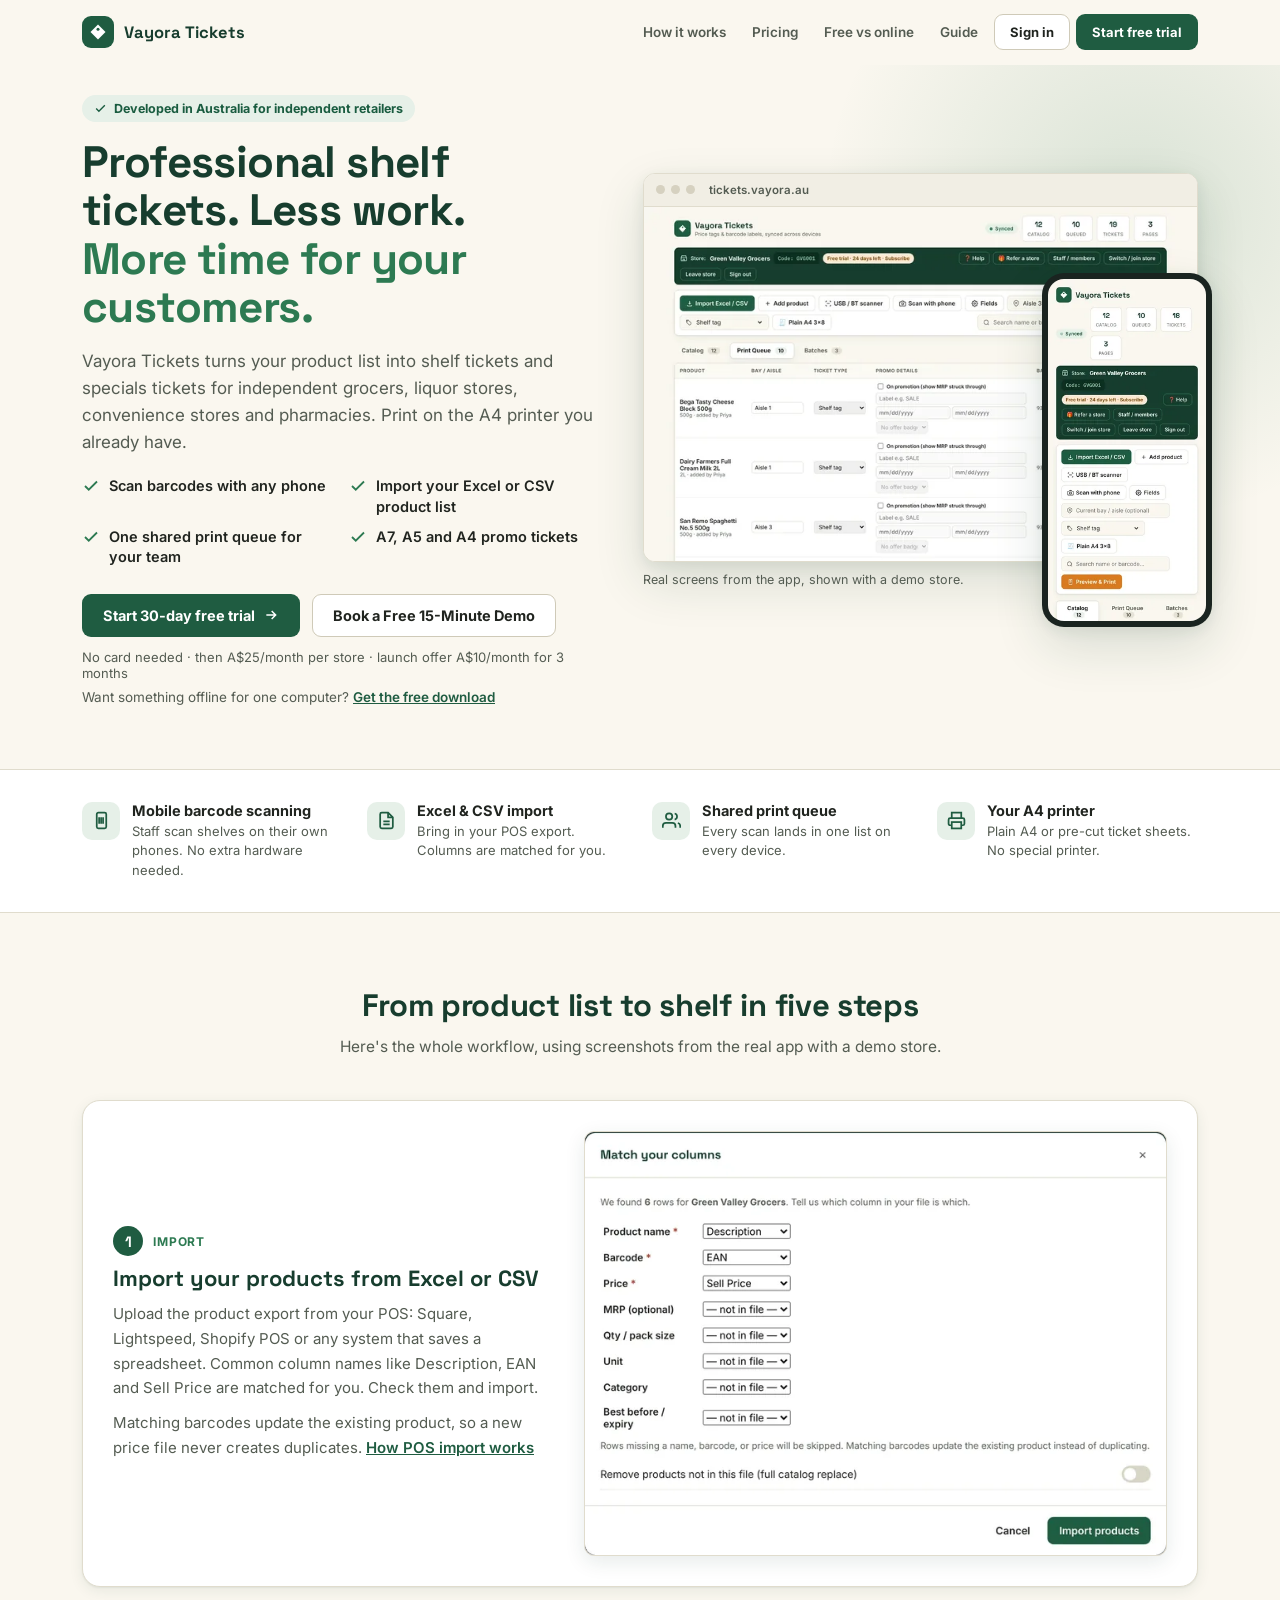
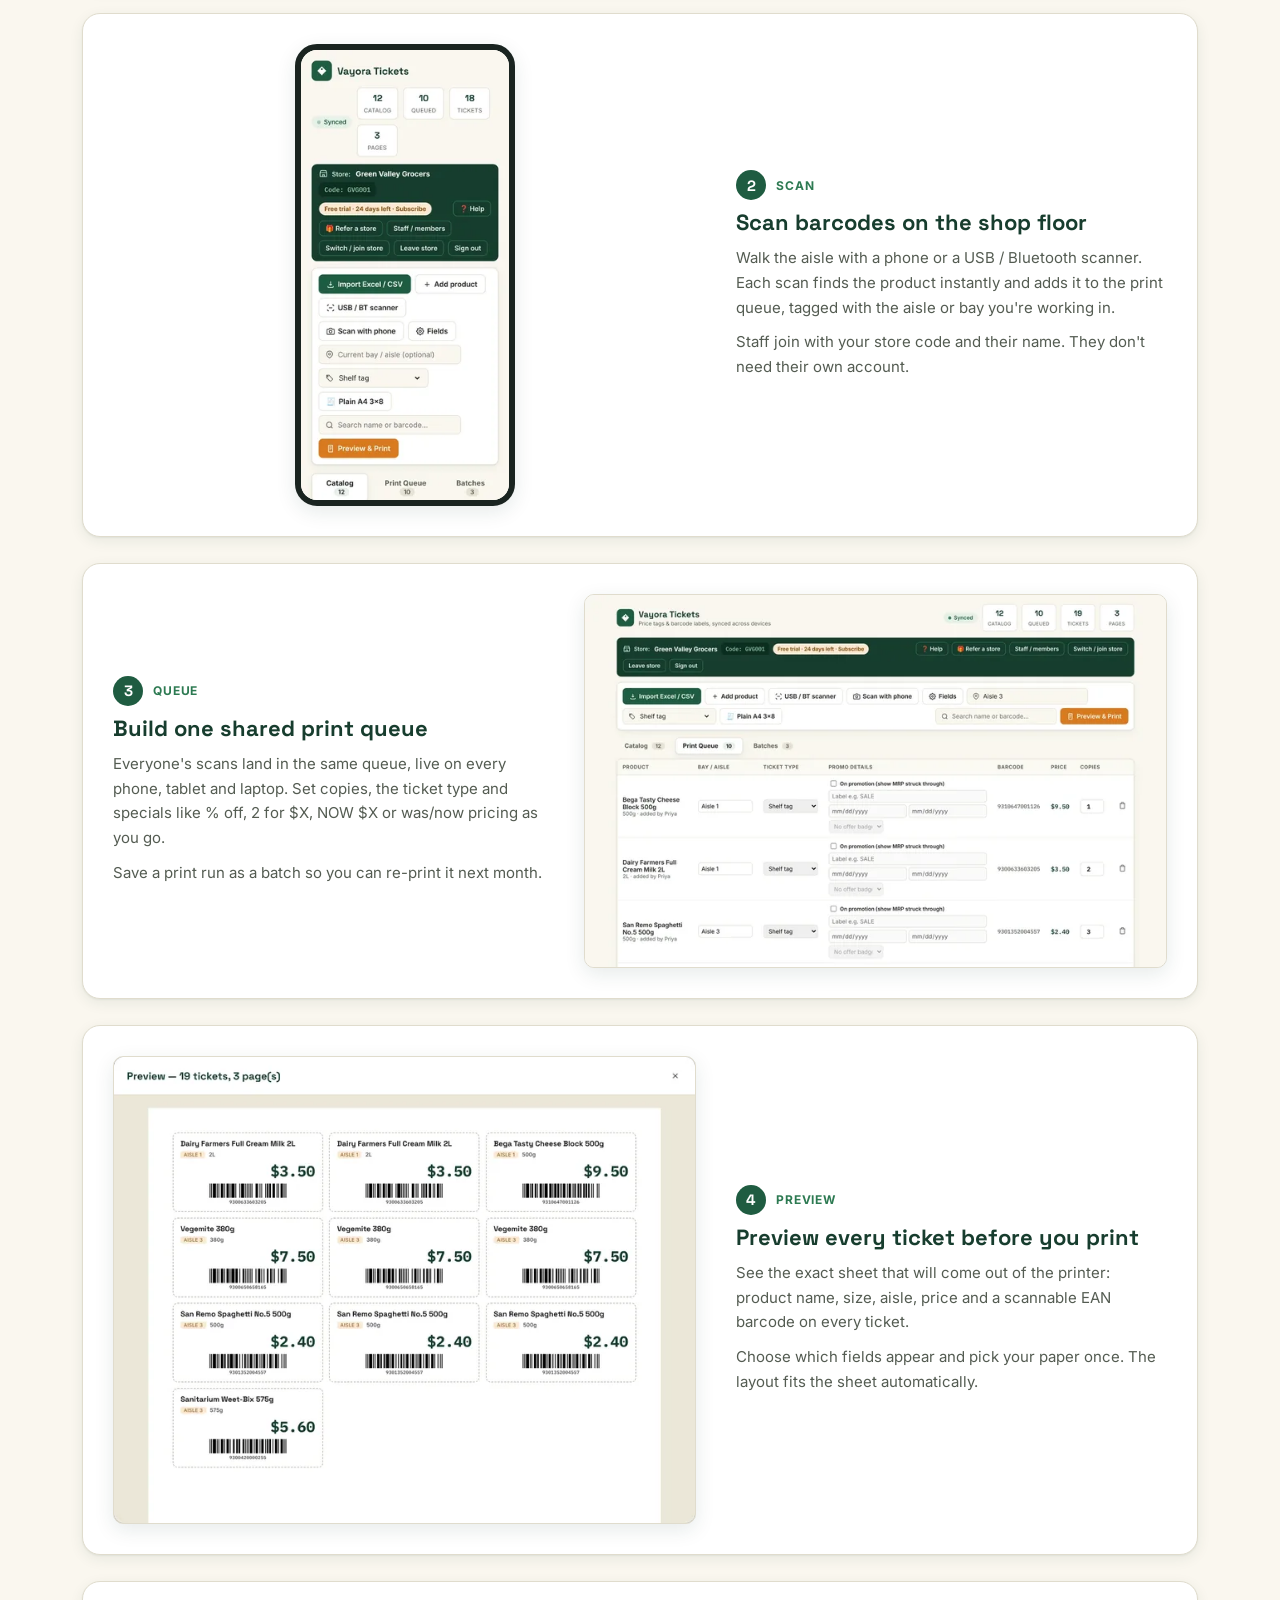
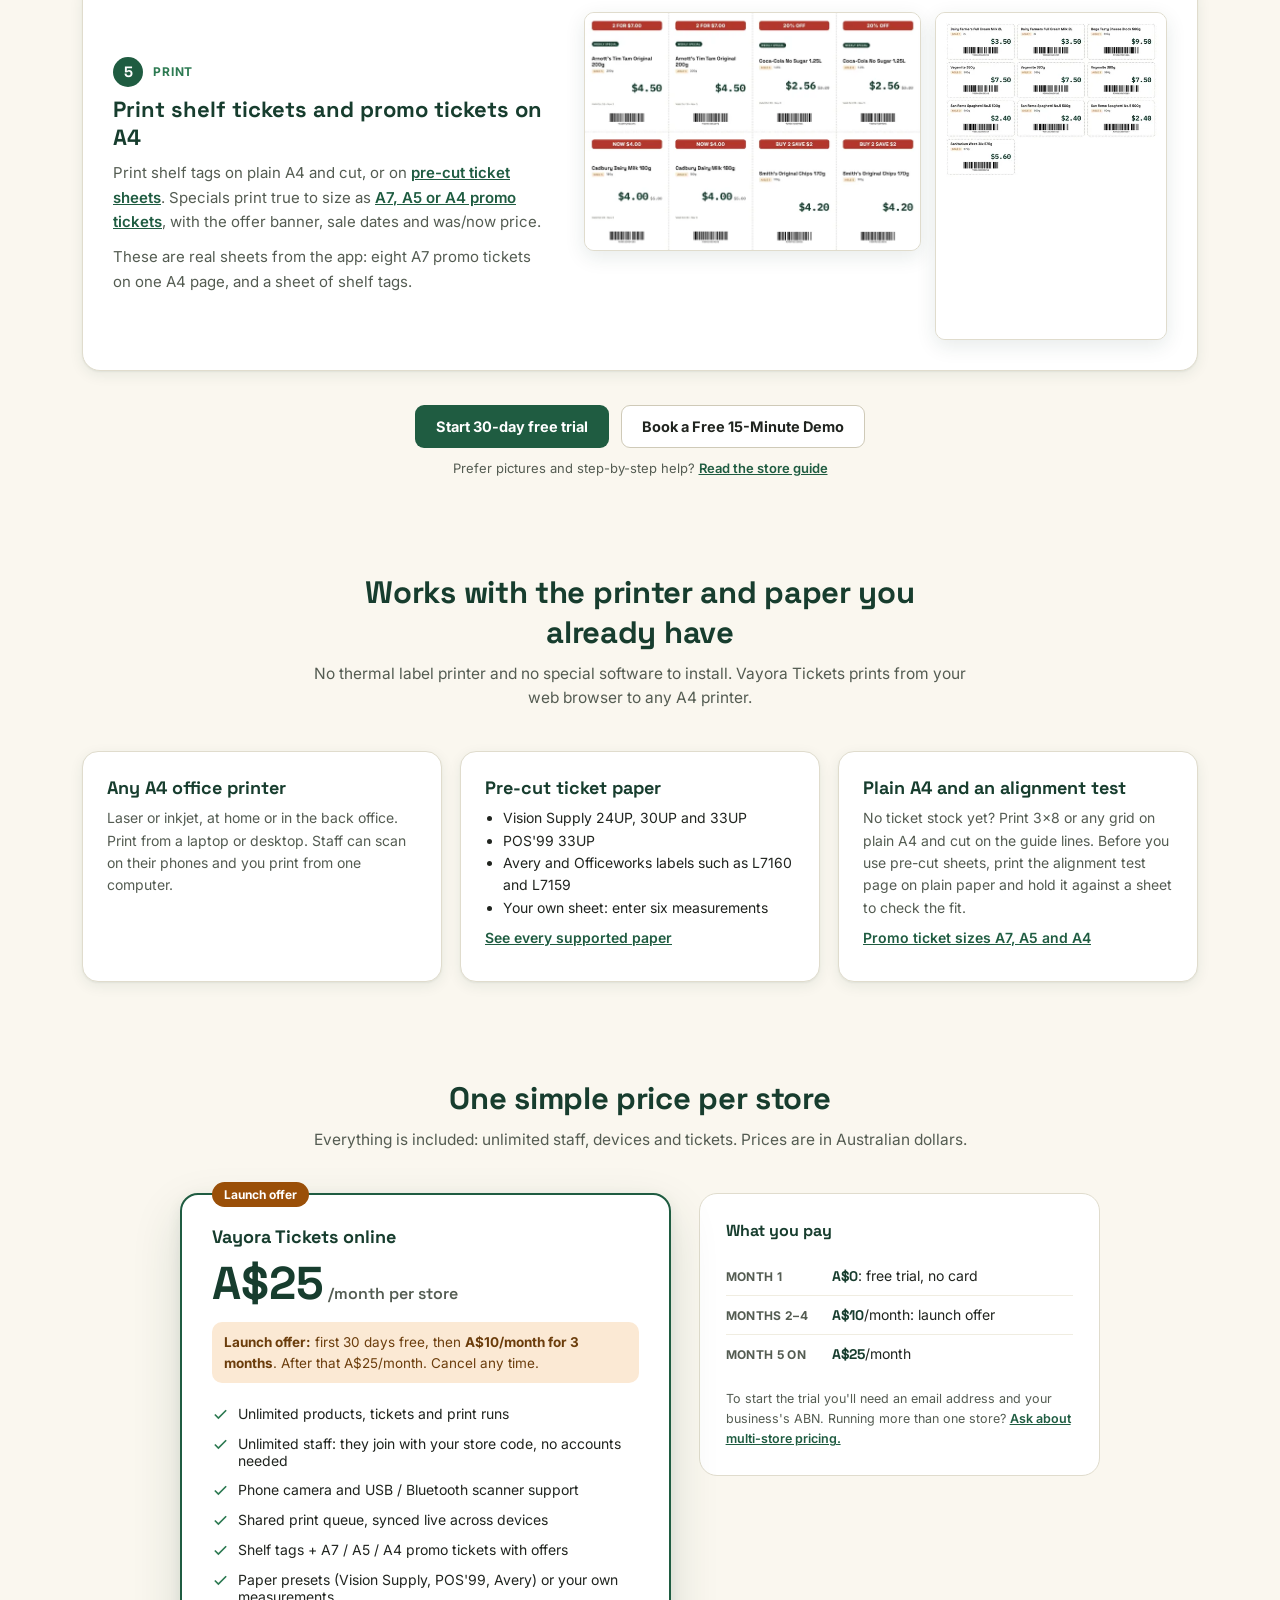
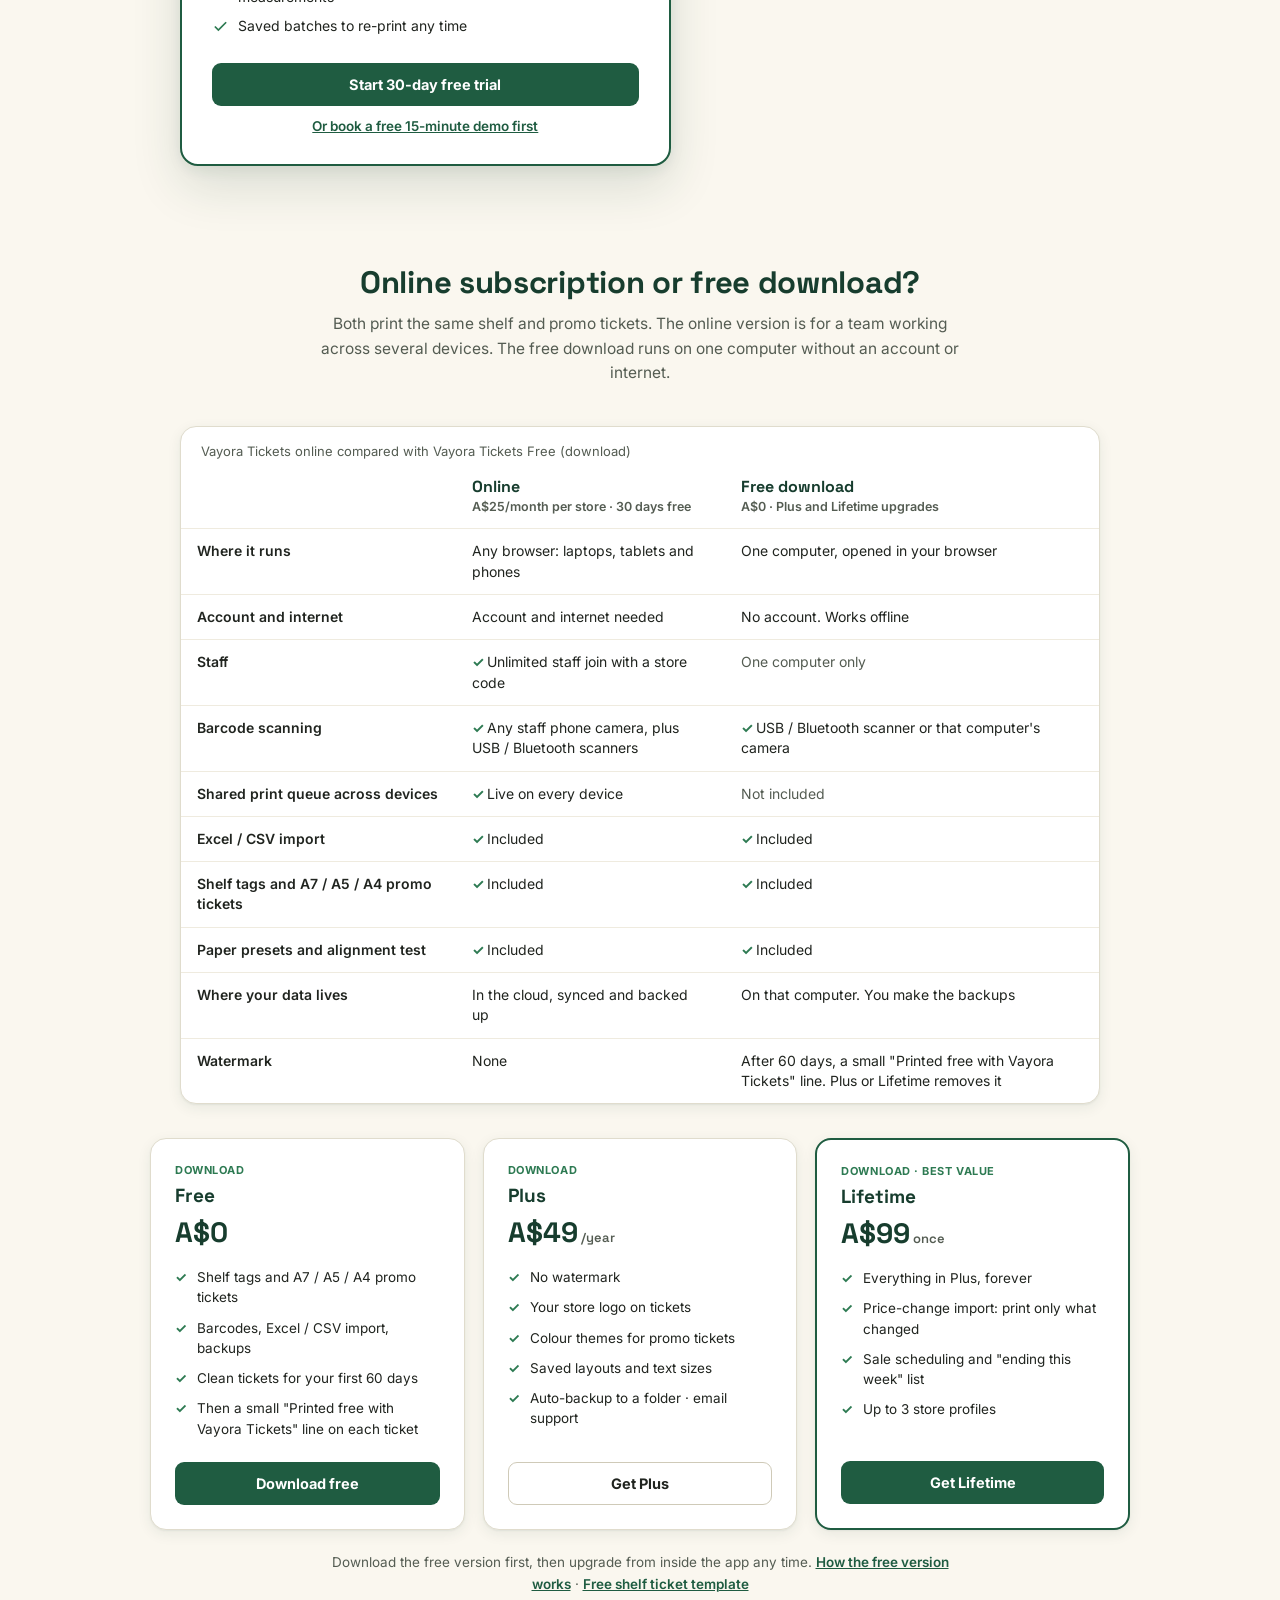
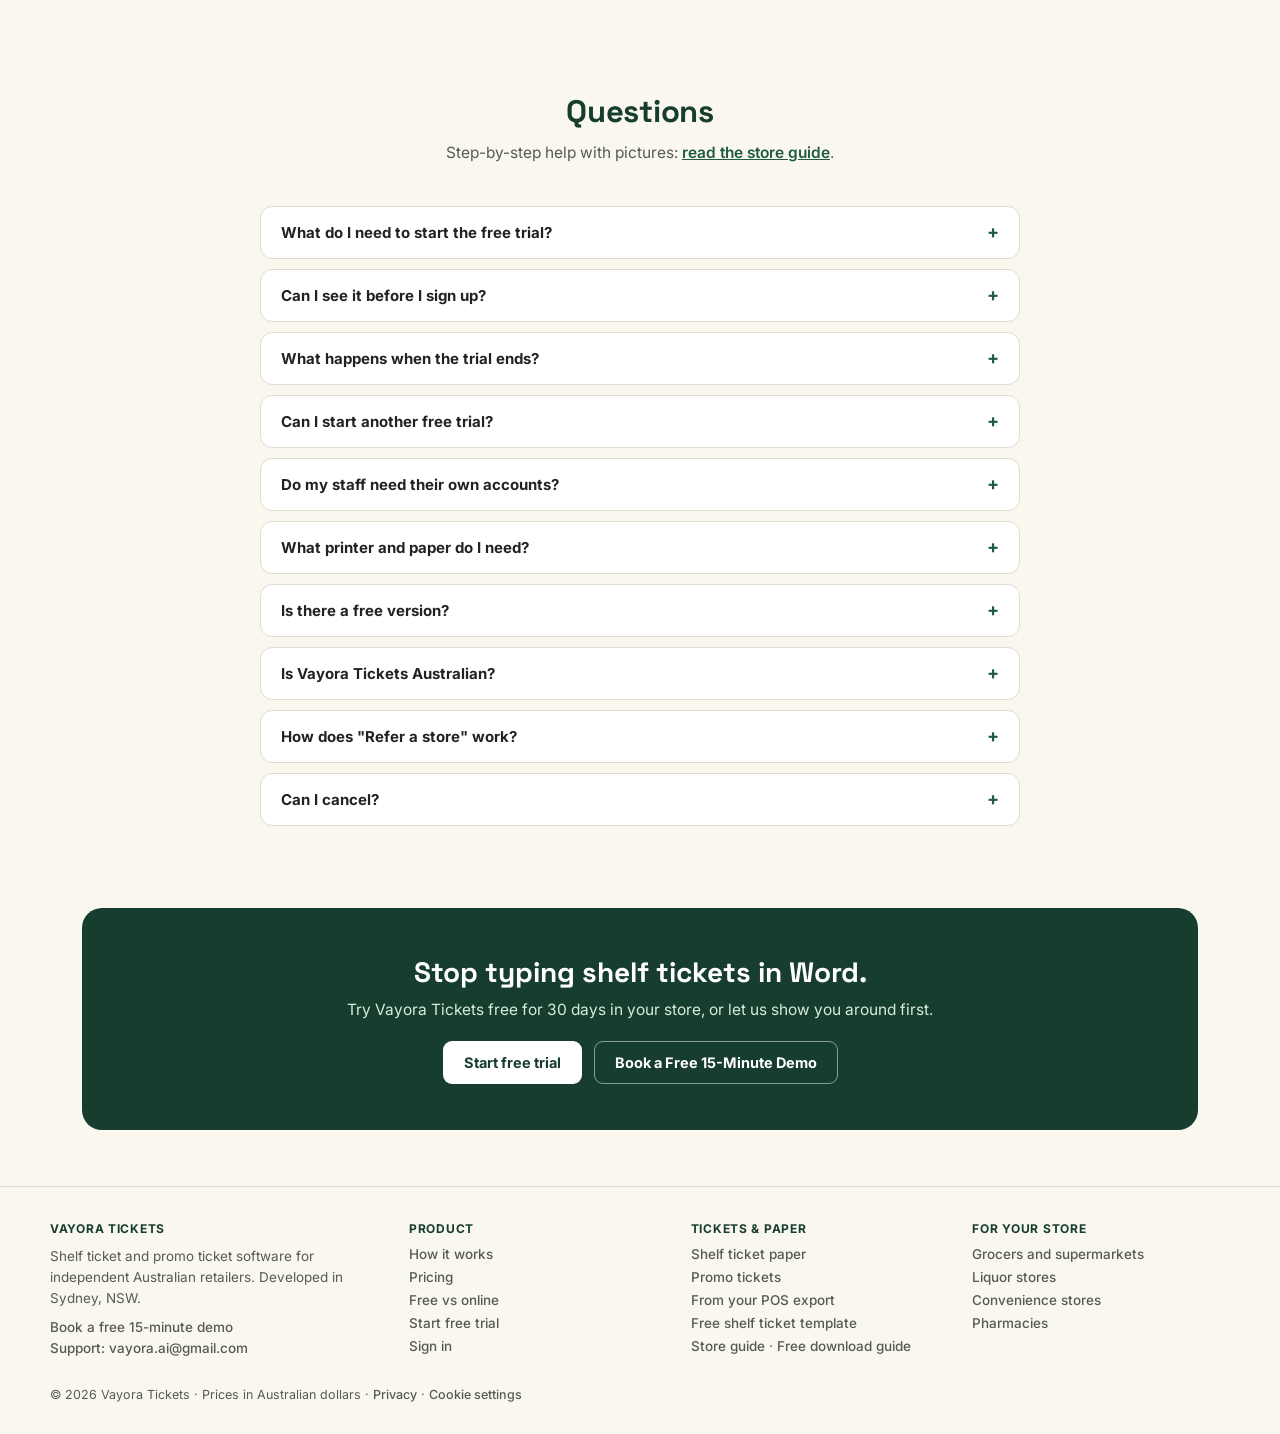
==== commit 79b053c7: "Phase 2 (site): consent-first GA4, conversion click events, UTM attribution cookie, privacy page - G" ====
--- a/index.html
+++ b/index.html
@@ -331,6 +331,7 @@
 @media (max-width:520px){footer.site{padding:28px 20px;}footer.site .foot-in{grid-template-columns:1fr;}}
 @media print{footer.site{display:none;}}
 </style>
+<script src="/assets/vt-analytics.js" defer></script>
 </head>
 <body>
 <a class="skip" href="#main">Skip to content</a>
@@ -668,7 +669,7 @@
       </ul>
     </nav>
   </div>
-  <p class="foot-legal">© 2026 Vayora Tickets · Prices in Australian dollars</p>
+  <p class="foot-legal">© 2026 Vayora Tickets · Prices in Australian dollars · <a href="/privacy/">Privacy</a> · <a href="#" data-vt-consent-open>Cookie settings</a></p>
 </footer>
 <script>
 (function(){var h=document.getElementById('top');if(!h)return;var f=function(){h.classList.toggle('scrolled',window.scrollY>4)};window.addEventListener('scroll',f,{passive:true});f();
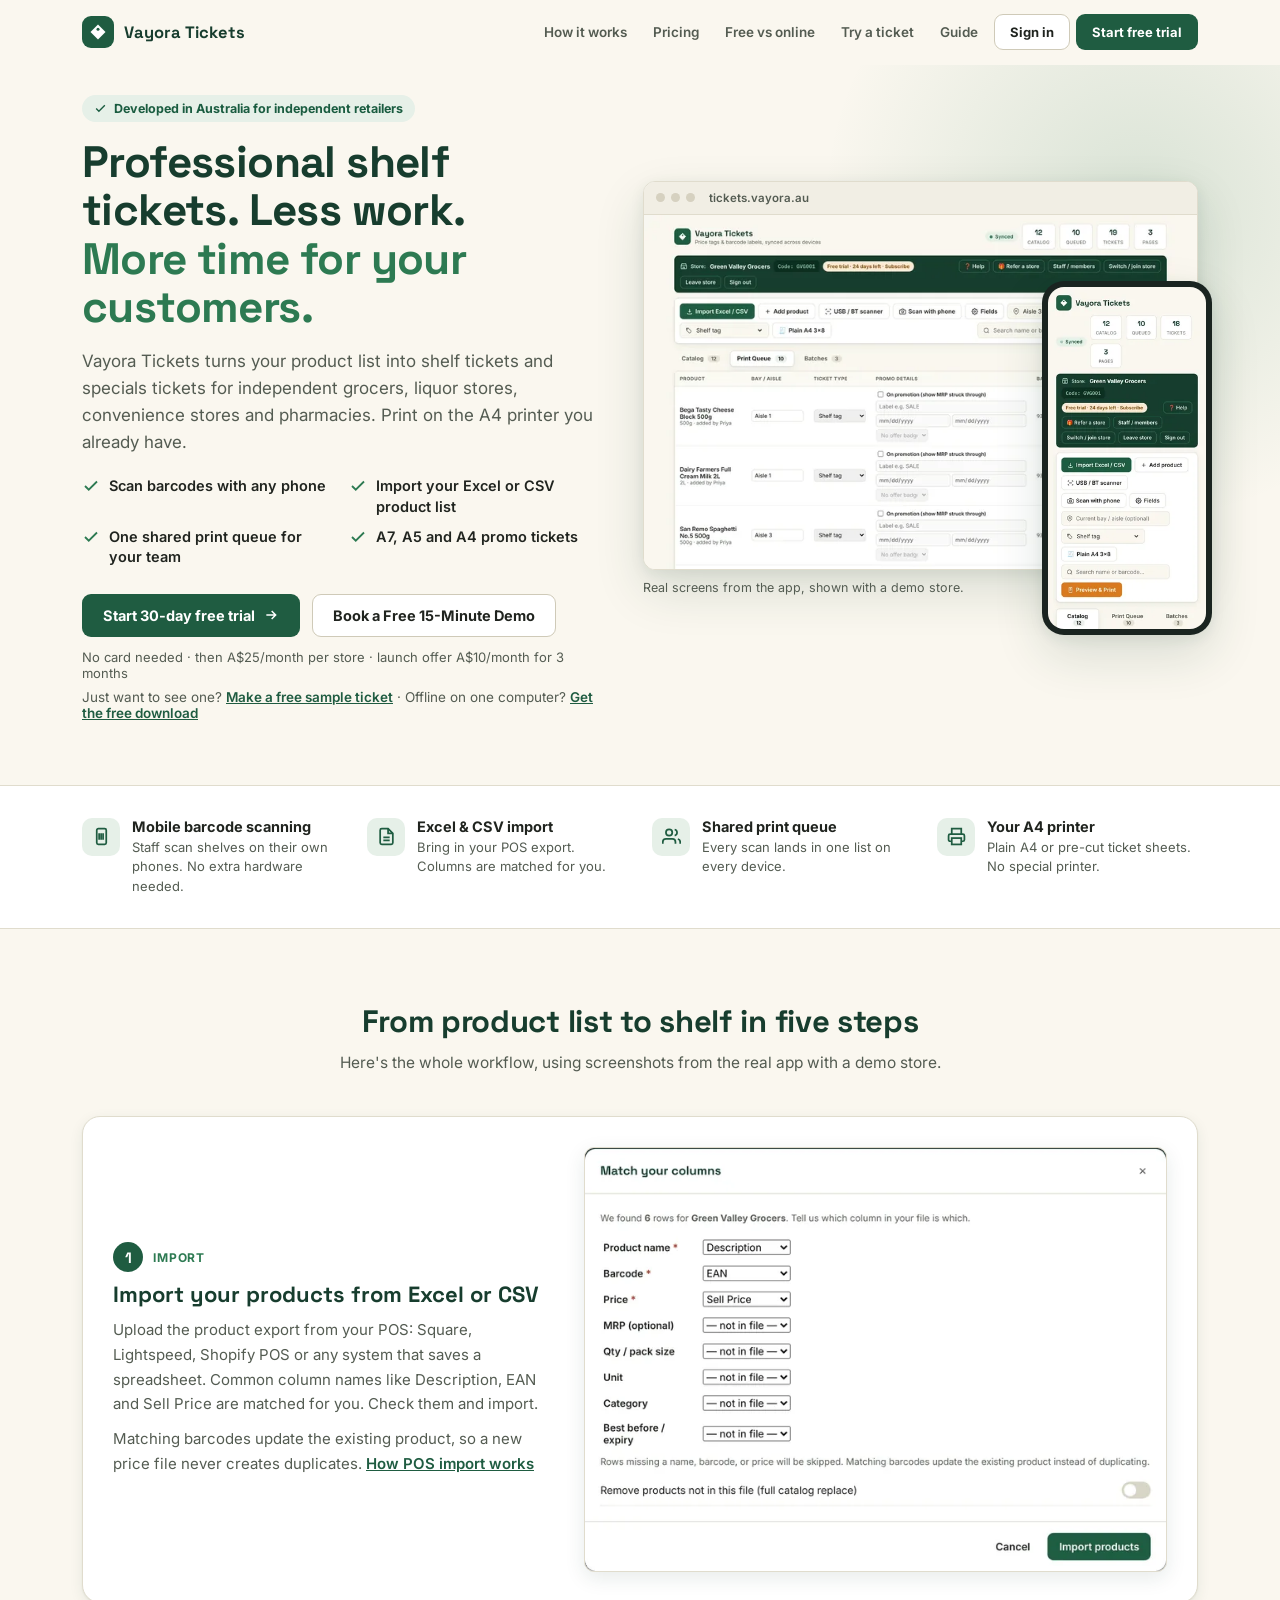
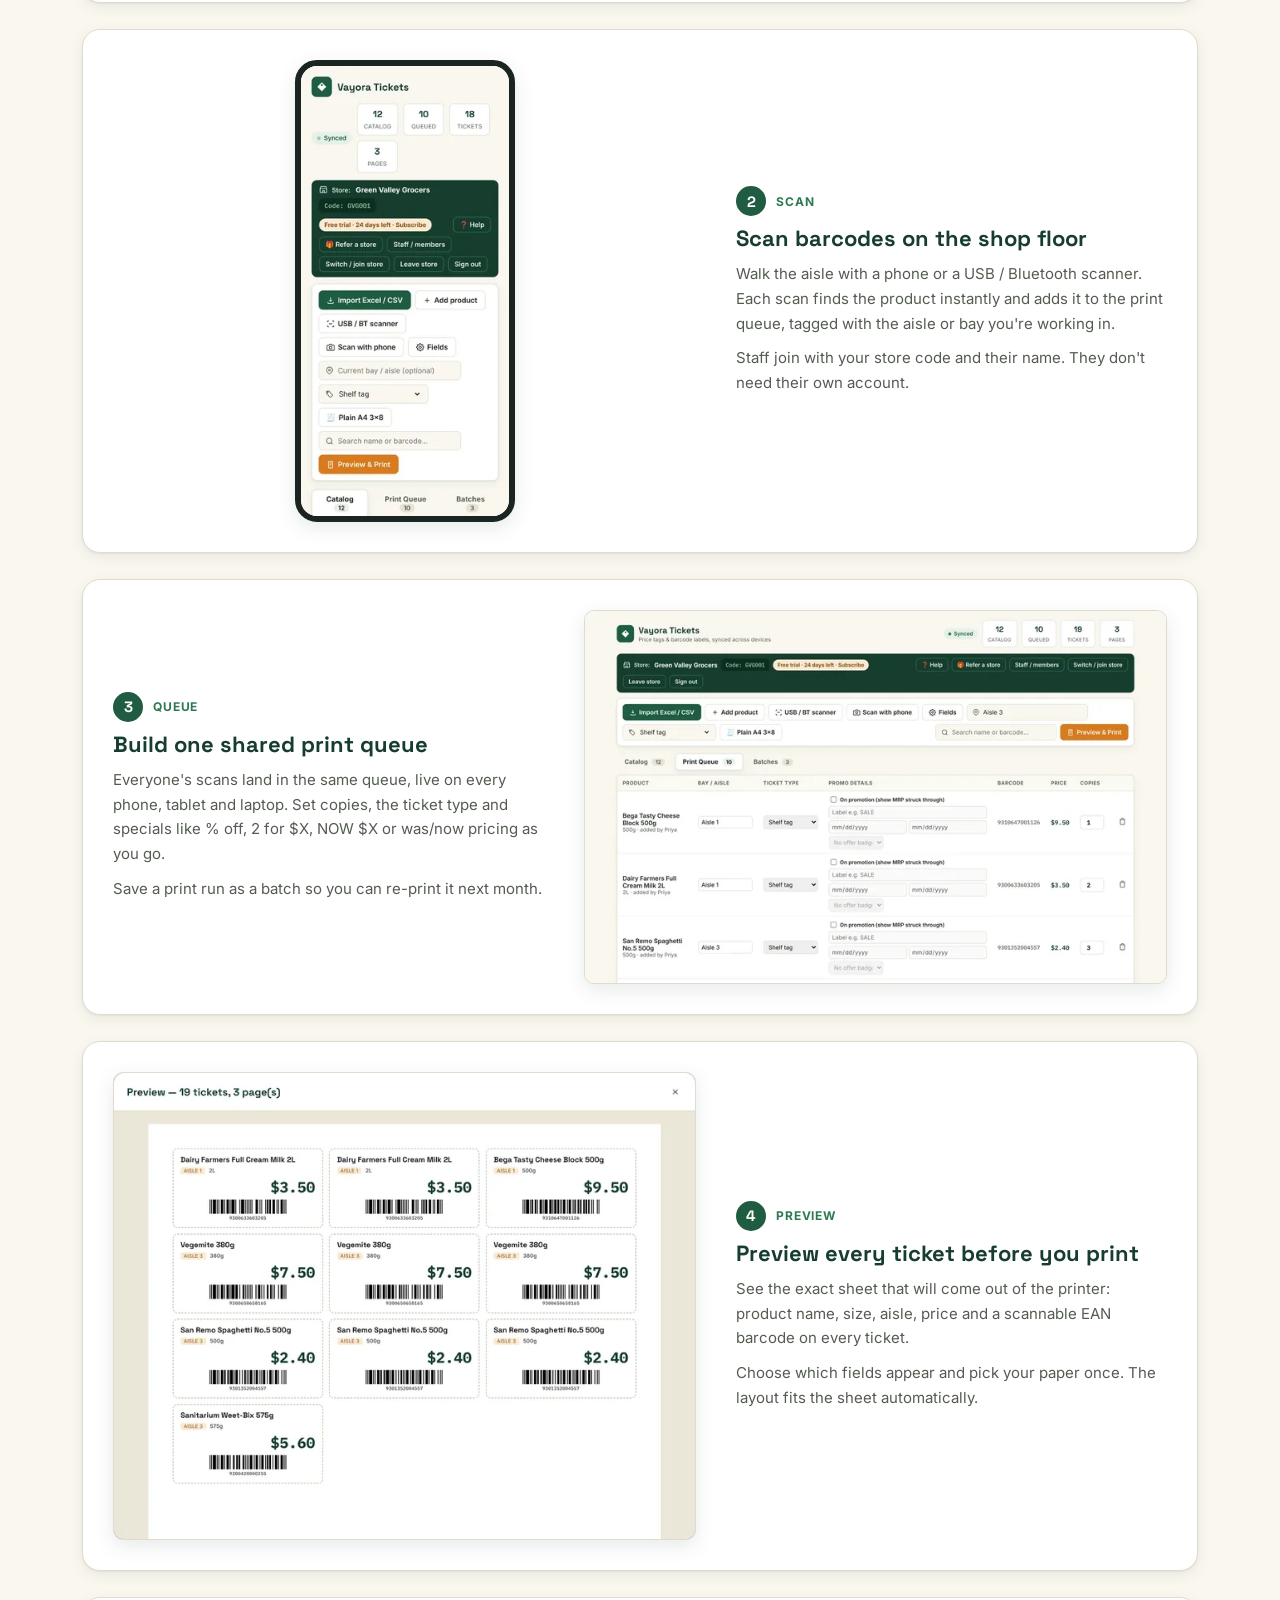
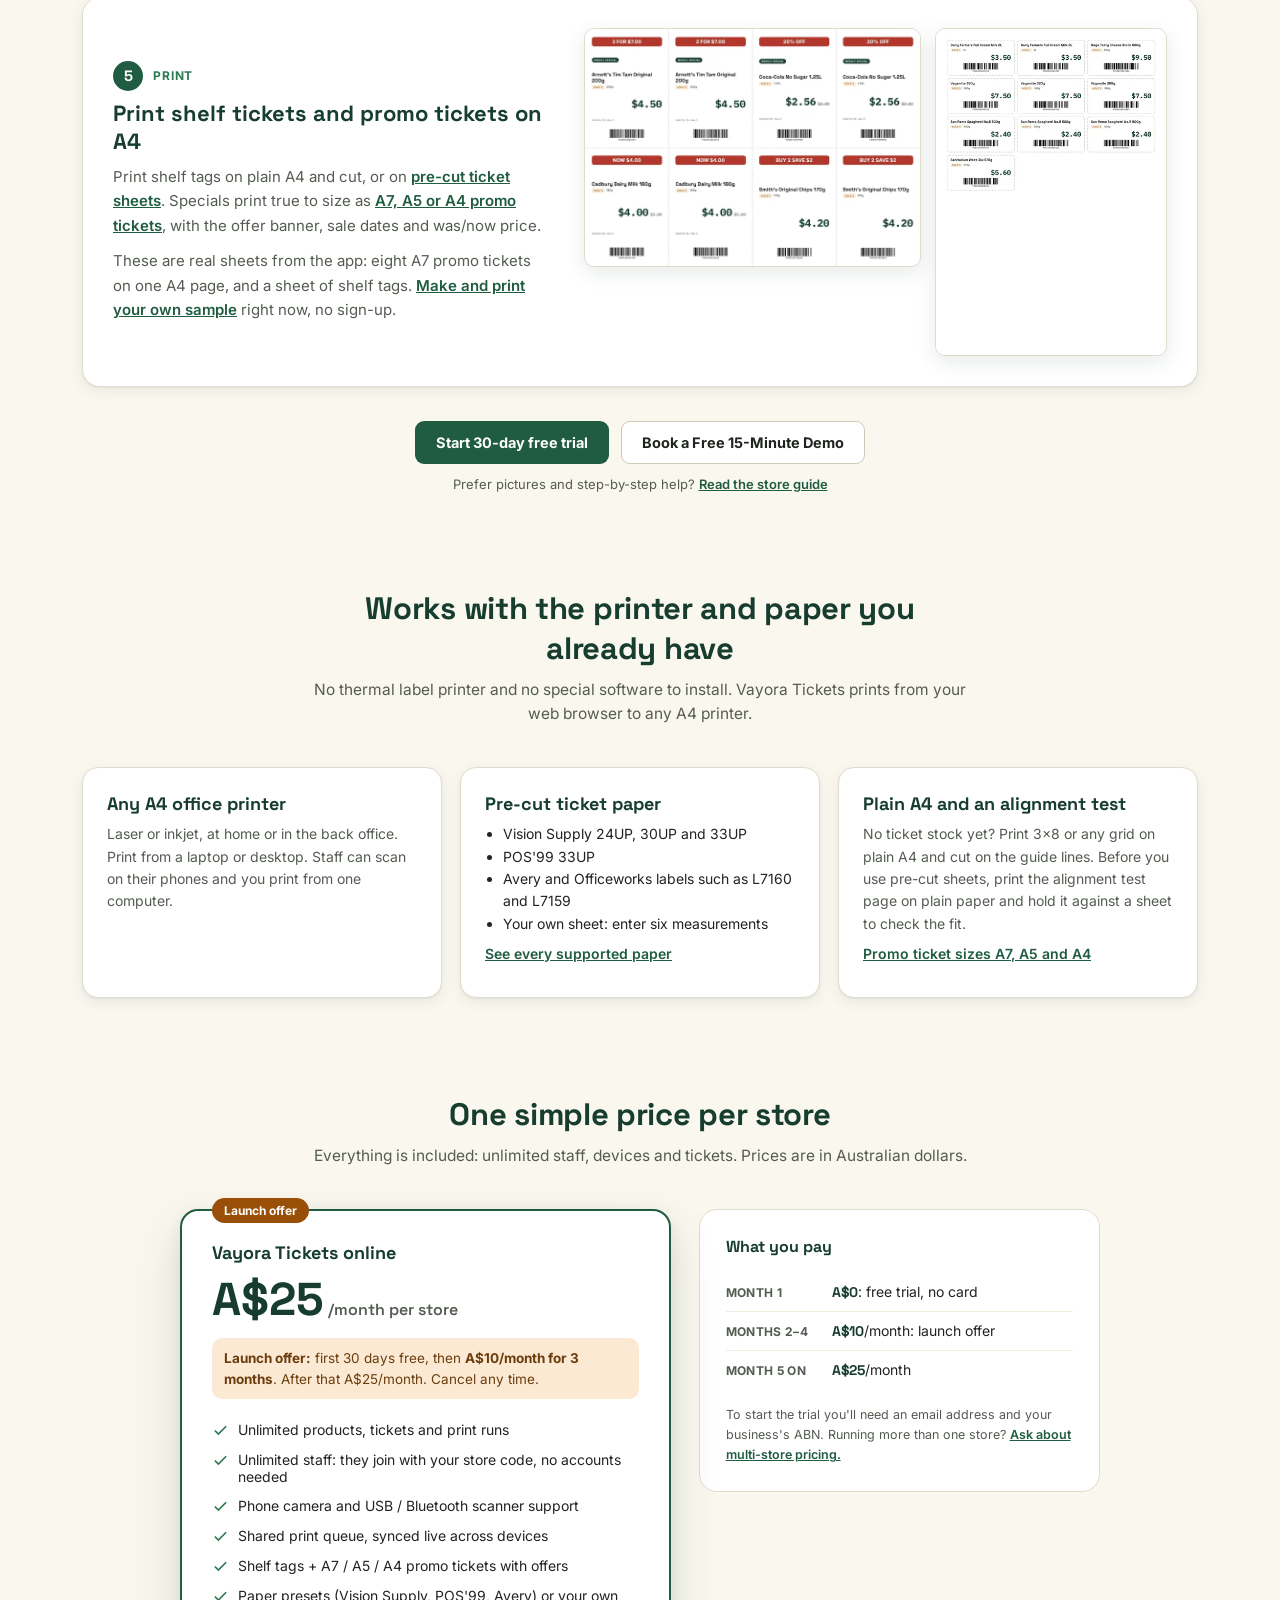
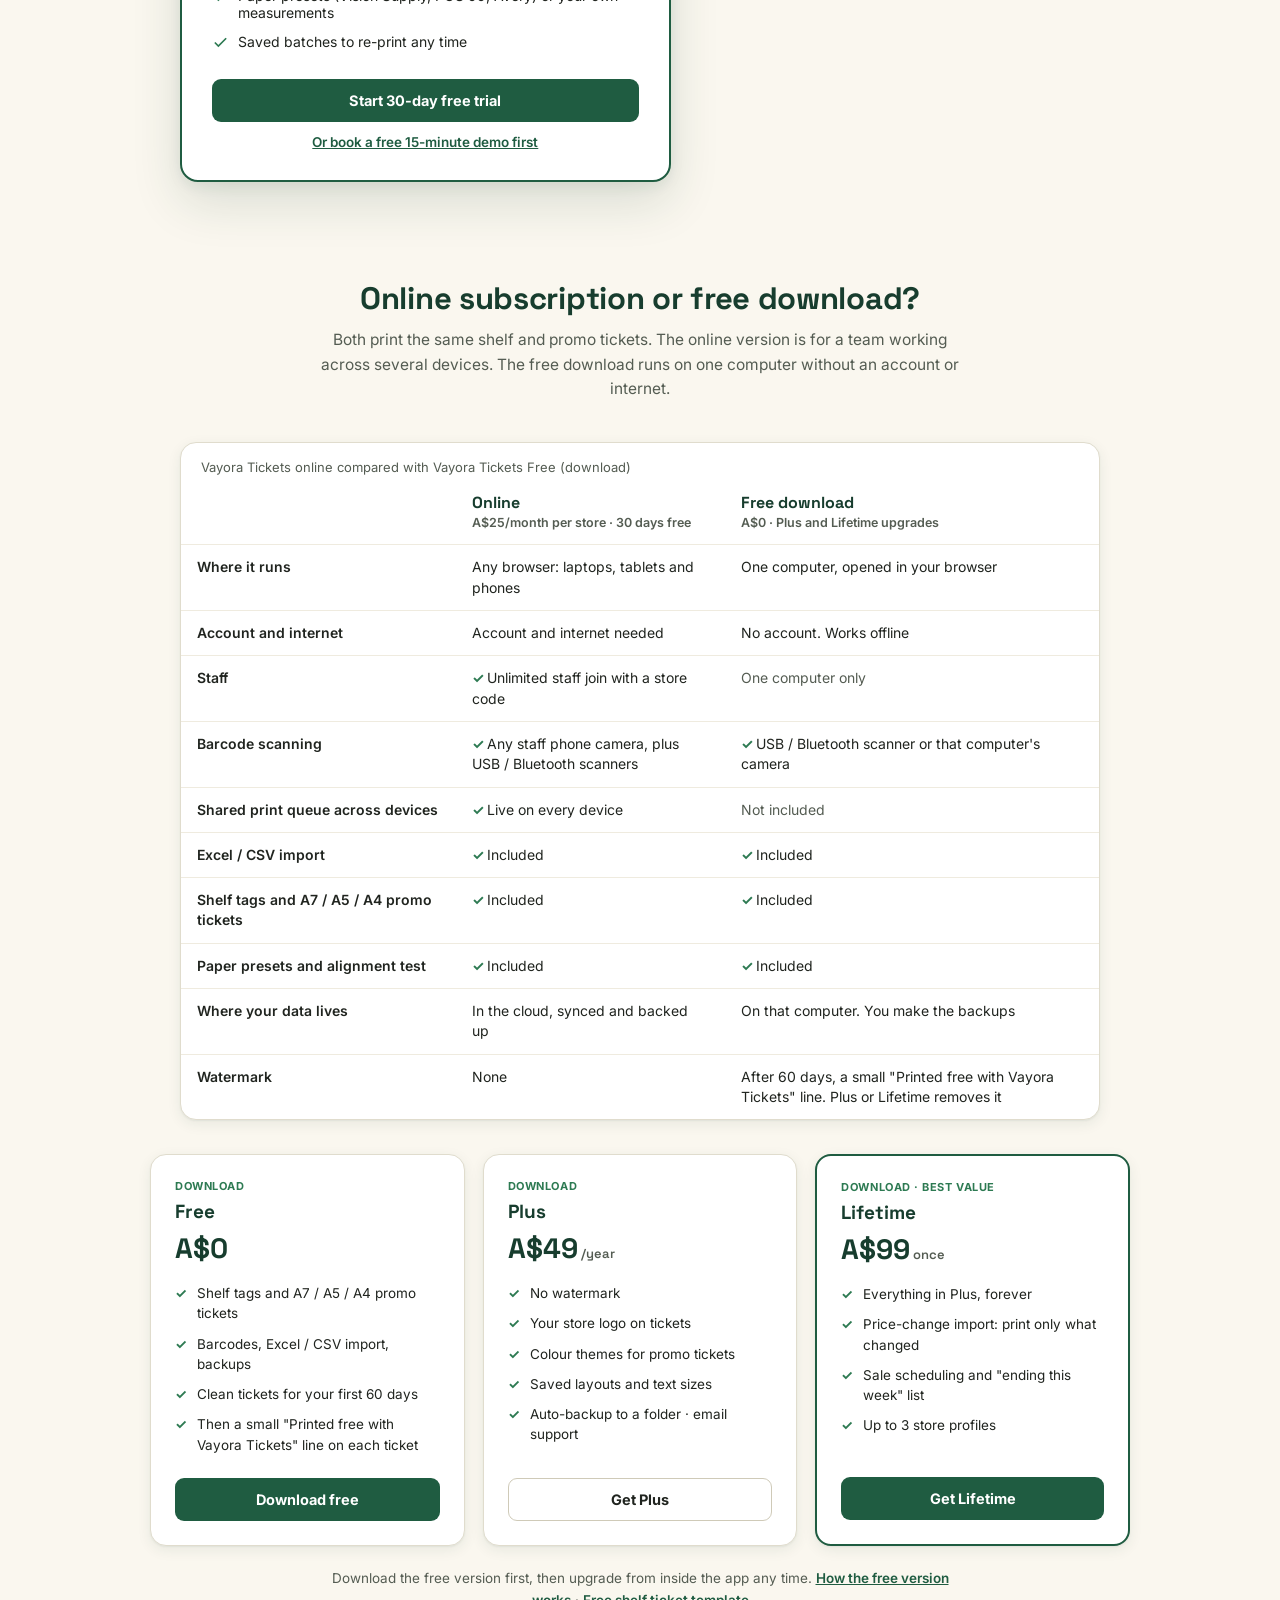
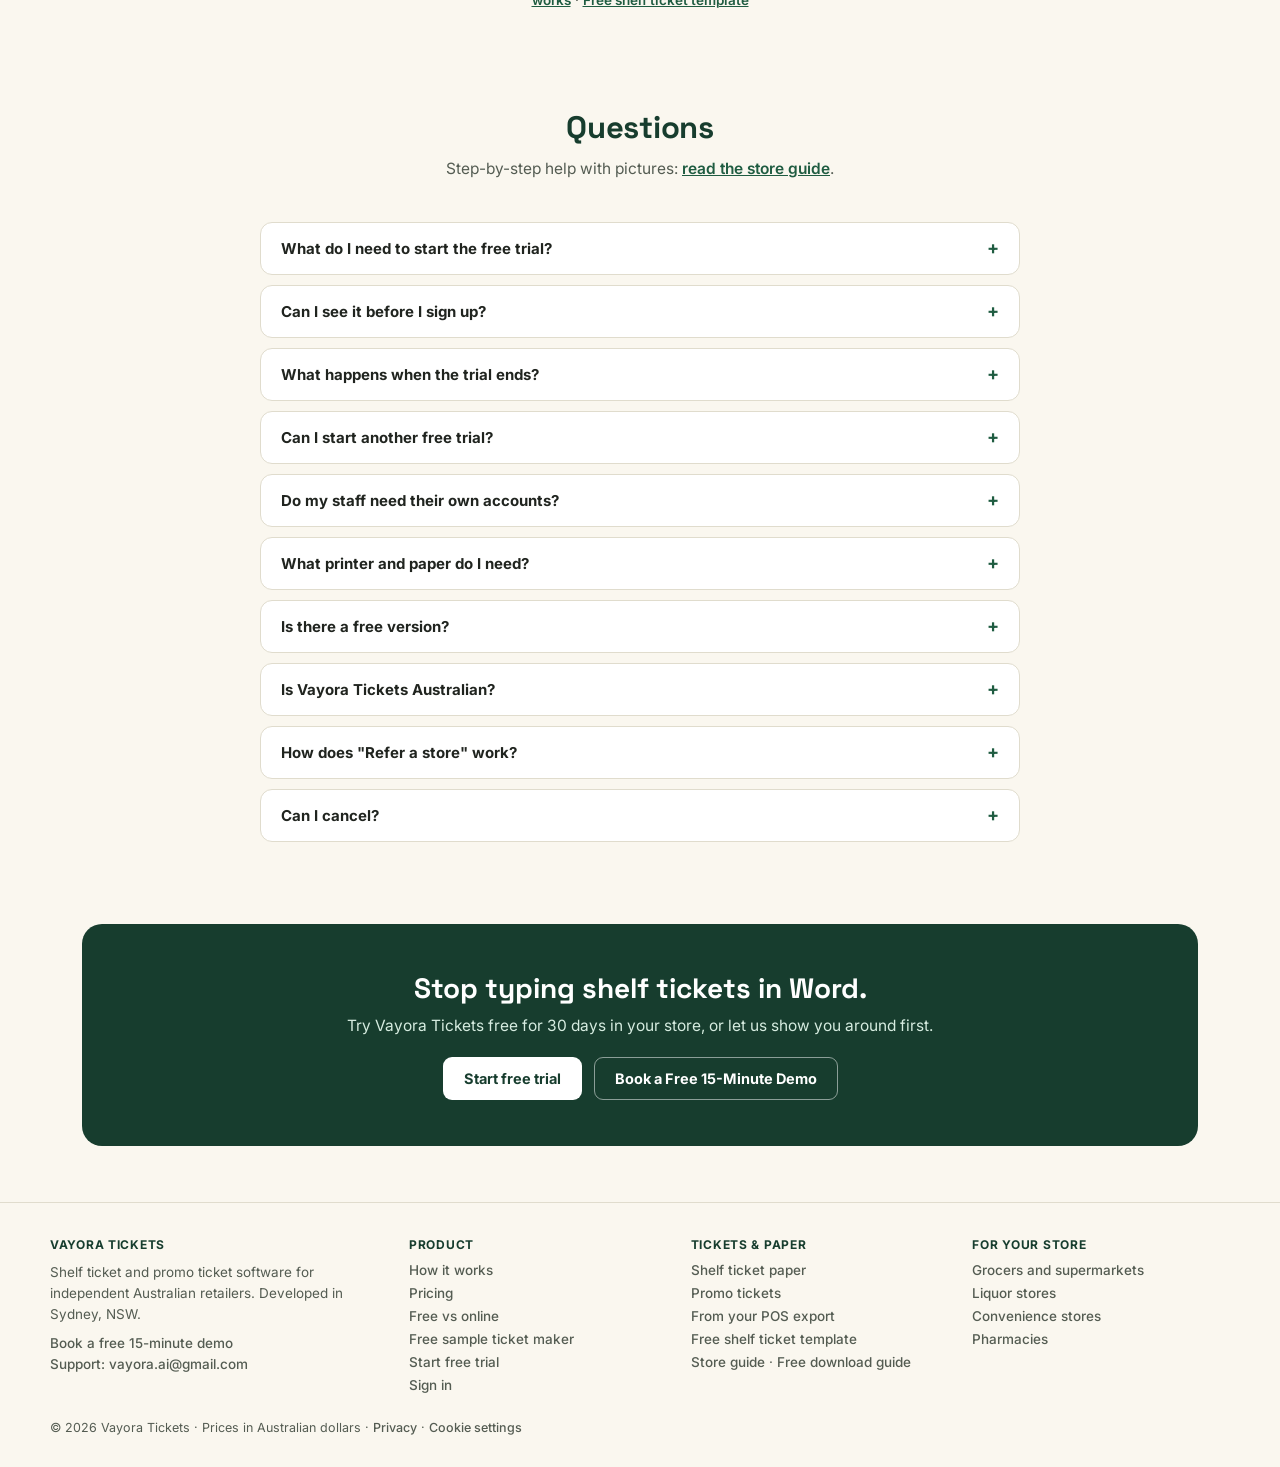
==== commit 5850da42: "Phase 3: /try-a-ticket/ sample ticket maker; consent-gated first/last-touch attribution - Free sampl" ====
--- a/index.html
+++ b/index.html
@@ -330,6 +330,9 @@
 @media (max-width:860px){footer.site .foot-in{grid-template-columns:1fr 1fr;}}
 @media (max-width:520px){footer.site{padding:28px 20px;}footer.site .foot-in{grid-template-columns:1fr;}}
 @media print{footer.site{display:none;}}
+.try-line{font-size:14px;color:#545c52;margin:12px 0 0;}
+.try-line a{color:#1f5c41;font-weight:600;}
+
 </style>
 <script src="/assets/vt-analytics.js" defer></script>
 </head>
@@ -346,6 +349,7 @@
       <a class="link" href="#how-it-works">How it works</a>
       <a class="link" href="#pricing">Pricing</a>
       <a class="link" href="#free">Free vs online</a>
+      <a class="link" href="/try-a-ticket/">Try a ticket</a>
       <a class="link" href="/guide/">Guide</a>
       <a class="btn ghost sm" href="https://tickets.vayora.au">Sign in</a>
       <a class="btn primary sm" href="https://tickets.vayora.au/?signup=1" data-ev="trial_click" data-loc="header">Start free trial</a>
@@ -356,6 +360,7 @@
           <a href="#pricing">Pricing</a>
           <a href="#free">Free vs online</a>
           <a href="#printers">Printers &amp; paper</a>
+          <a href="/try-a-ticket/">Try a free sample ticket</a>
           <a href="/guide/">Store guide</a>
           <a href="mailto:tarun@vayora.au?subject=Vayora%20Tickets%20%E2%80%94%20Demo%20Request&amp;body=Hi%20Tarun%2C%0D%0A%0D%0AI%27d%20like%20to%20book%20a%20free%2015-minute%20demo%20of%20Vayora%20Tickets.%0D%0A%0D%0AStore%20name%20(optional)%3A%20%0D%0ASuburb%20(optional)%3A%20%0D%0AContact%20number%20(optional)%3A%20%0D%0APreferred%20day%20and%20time%20(optional)%3A%20%0D%0A%0D%0AThanks" data-ev="demo_request" data-loc="menu">Book a free demo</a>
           <a href="https://tickets.vayora.au">Sign in</a>
@@ -390,7 +395,7 @@
         <a class="btn ghost" href="mailto:tarun@vayora.au?subject=Vayora%20Tickets%20%E2%80%94%20Demo%20Request&amp;body=Hi%20Tarun%2C%0D%0A%0D%0AI%27d%20like%20to%20book%20a%20free%2015-minute%20demo%20of%20Vayora%20Tickets.%0D%0A%0D%0AStore%20name%20(optional)%3A%20%0D%0ASuburb%20(optional)%3A%20%0D%0AContact%20number%20(optional)%3A%20%0D%0APreferred%20day%20and%20time%20(optional)%3A%20%0D%0A%0D%0AThanks" data-ev="demo_request" data-loc="hero">Book a Free 15-Minute Demo</a>
       </div>
       <p class="cta-note">No card needed · then A$25/month per store · launch offer A$10/month for 3 months</p>
-      <p class="cta-alt">Want something offline for one computer? <a href="#free">Get the free download</a></p>
+      <p class="cta-alt">Just want to see one? <a href="/try-a-ticket/">Make a free sample ticket</a> · Offline on one computer? <a href="#free">Get the free download</a></p>
     </div>
 
     <div class="hero-shot">
@@ -483,7 +488,7 @@
         <div class="flow-num"><b>5</b> Print</div>
         <h3>Print shelf tickets and promo tickets on A4</h3>
         <p>Print shelf tags on plain A4 and cut, or on <a href="/shelf-ticket-paper/">pre-cut ticket sheets</a>. Specials print true to size as <a href="/promo-tickets/">A7, A5 or A4 promo tickets</a>, with the offer banner, sale dates and was/now price.</p>
-        <p>These are real sheets from the app: eight A7 promo tickets on one A4 page, and a sheet of shelf tags.</p>
+        <p>These are real sheets from the app: eight A7 promo tickets on one A4 page, and a sheet of shelf tags. <a href="/try-a-ticket/">Make and print your own sample</a> right now, no sign-up.</p>
       </div>
       <figure class="flow-media pair">
         <img src="/assets/img/promo-a7-sheet-1400.webp" srcset="/assets/img/promo-a7-sheet-700.webp 700w, /assets/img/promo-a7-sheet-1400.webp 1400w" sizes="(max-width: 520px) 92vw, 400px" width="1400" height="990" alt="Sample A7 promo tickets: 2 for $7.00, 20% off, NOW $4.00 and Buy 2 Save $2, with weekly special labels, sale dates and barcodes" loading="lazy">
@@ -645,6 +650,7 @@
         <li><a href="/#how-it-works">How it works</a></li>
         <li><a class="keep" href="/#pricing">Pricing</a></li>
         <li><a href="/#free">Free vs online</a></li>
+        <li><a href="/try-a-ticket/">Free sample ticket maker</a></li>
         <li><a href="https://tickets.vayora.au/?signup=1">Start free trial</a></li>
         <li><a href="https://tickets.vayora.au">Sign in</a></li>
       </ul>
